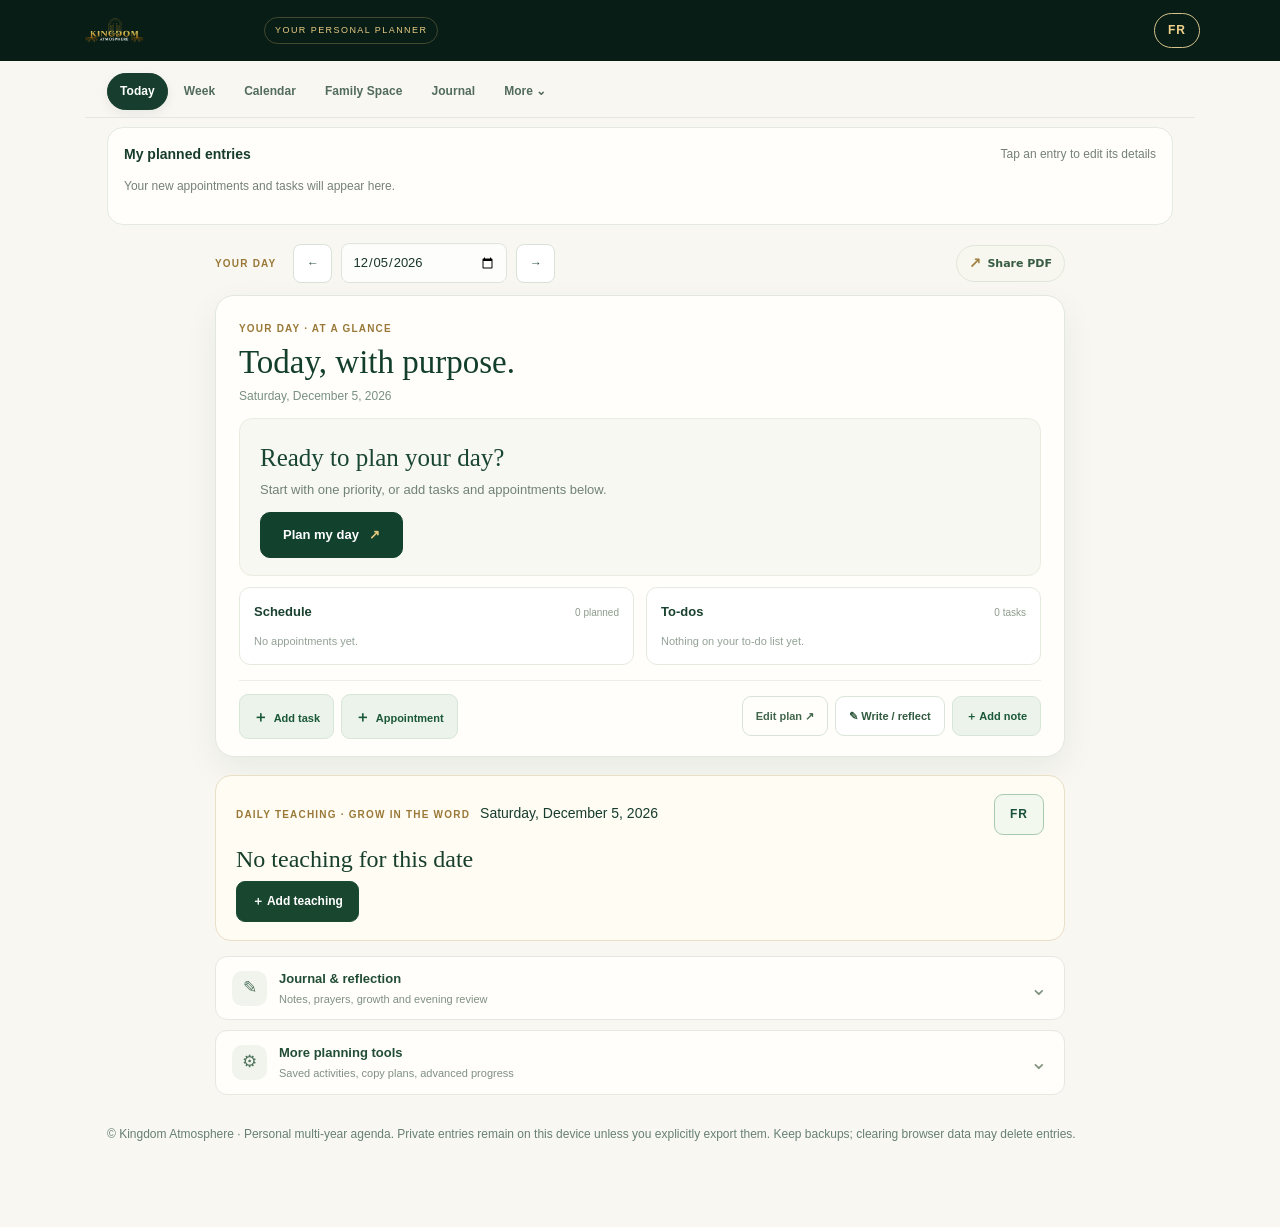
==== agenda-2027/index.html @ a97a2b14 "Agenda: refresh cached bilingual teaching fix (v44)" ====
<!doctype html>
<html lang="en"><head><meta charset="utf-8"><meta name="viewport" content="width=device-width,initial-scale=1,viewport-fit=cover">
<title>Kingdom Atmosphere | My Agenda</title>
<meta name="theme-color" content="#071d16"><meta name="apple-mobile-web-app-capable" content="yes"><meta name="apple-mobile-web-app-status-bar-style" content="default"><meta name="apple-mobile-web-app-title" content="KA Agenda"><link rel="manifest" href="./manifest.webmanifest"><link rel="icon" href="./icon.svg" type="image/svg+xml">
<link rel="stylesheet" href="./app.css?v=41"><link rel="stylesheet" href="./smart-entries.css?v=42"><link rel="stylesheet" href="./language.css?v=43"></head>
<body>
<header><div class="hero-inner"><div class="hero-top"><div class="brand"><img class="brand-logo" src="./kingdom-atmosphere-wordmark-gold.webp" alt="Kingdom Atmosphere" width="188" height="65"></div><span class="edition">YOUR PERSONAL PLANNER</span></div></div></header>
<main class="shell">
<div class="toolbar no-print" role="navigation" aria-label="Main sections">
<button data-tab="daily" class="active">Today</button>
<button data-tab="weekly">Week</button>
<button data-tab="monthly">Calendar</button>
<button data-tab="family-space">Family Space</button>
<button data-tab="notes">Journal</button>
<button type="button" id="open-more-desktop" aria-haspopup="dialog" aria-controls="more-sheet">More <span aria-hidden="true">⌄</span></button>
</div>

<section id="vision" class="pane">
<div class="card">
<div class="section-label">THE FOUNDATION / DIRECTION BEFORE ACTIVITY</div><h2>My purpose & vision</h2>
<div class="connected-panel" id="vision-connect"><div class="connect-top"><strong>My measurable outcomes</strong><small>Linked to weekly and daily progress</small></div><div class="connect-input"><input type="text" id="goal-name" placeholder="e.g. Teach 12 workshops"><button type="button" class="btn" id="goal-add">Add goal</button></div><div class="connected-list" id="goal-list"></div></div>
<p class="intro">A productive life starts with knowing what matters, becoming the person capable of doing it, and choosing daily actions that serve that purpose.</p>
<label class="field" for="purpose">What am I here to contribute?</label><textarea id="purpose" data-single="purpose" placeholder="Describe the people you want to serve and the difference you want to make."></textarea>
<label class="field" for="vision-text">What kind of person am I becoming in my chosen year?</label><textarea id="vision-text" data-single="vision" placeholder="Character, faith, relationships, work, health, and service."></textarea>
<label class="field" for="values">My non-negotiable values</label><textarea id="values" data-single="values" class="short" placeholder="What principles guide my decisions?"></textarea>
<label class="field" for="yearoutcomes">Three meaningful outcomes this year</label><textarea id="yearoutcomes" data-single="yearoutcomes" placeholder="1. An outcome with a clear measure…&#10;2.&#10;3."></textarea>
<label class="field" for="goalswhy">Why these outcomes matter</label><textarea id="goalswhy" data-single="goalswhy" class="short" placeholder="Connect the goals to your calling, family, and the people you serve."></textarea>
<label class="field" for="disciplines">Daily disciplines I will practice</label><textarea id="disciplines" data-single="disciplines" placeholder="Examples: Scripture, focused work, learning, movement, generosity, reflection."></textarea>
</div></section>
<section id="weekly" class="pane">
<div class="card"><div class="section-label">WEEKLY PRACTICE / INTENTIONAL PROGRESS</div><h2>Design the week</h2>
<div class="controls no-print"><button class="btn light" id="weekprev">← Previous</button><label class="control-label" for="weekdate">Week of</label><input type="date" id="weekdate"><button class="btn light" id="weeknext">Next →</button></div>
<p class="hint" id="weekrange"></p><div class="connected-panel growth-week-card"><div class="connect-top"><strong>Whole-life weekly review</strong><small>People, peace, purpose and stewardship</small></div><div id="growth-week-summary" class="growth-week-summary">Your weekly growth reflection will appear here.</div><label class="field" for="growth-week-reflection">What improved in my life this week?</label><textarea id="growth-week-reflection" placeholder="A relationship nurtured, wiser decisions, spiritual growth, emotional progress…"></textarea><p class="hint">Your reflection saves locally. Small actions matter more than filling every category.</p></div>
<div class="connected-panel weekly-review"><div class="connect-top"><strong>Weekly reality check</strong><small>Planned vs completed</small></div><div class="review-grid"><div><b id="review-outcomes">0/0</b><small>Outcomes</small></div><div><b id="review-actions">0/0</b><small>Actions</small></div><div><b id="review-minutes">0m</b><small>Tracked</small></div><div><b id="review-linked">0m</b><small>Linked time</small></div></div><div id="review-insights" class="hint"></div><div id="review-pending"></div><button type="button" id="carry-week" class="btn light">Carry unfinished outcomes to next week</button><p class="hint">Time recorded is not the same as tasks completed. Carrying outcomes requires your approval.</p></div>
<div class="connected-panel" id="week-connect"><div class="connect-top"><strong>Measurable weekly outcomes</strong><small>Choose the annual goal each outcome supports</small></div><div class="connect-input"><input type="text" id="outcome-name" placeholder="What result will I complete this week?"><select id="outcome-goal" aria-label="Connected yearly goal"><option value="">General progress</option></select><button type="button" class="btn" id="outcome-add">Add outcome</button></div><div class="connected-list" id="outcome-list"></div></div>
<label class="field" for="weekmission">My mission this week</label><textarea id="weekmission" data-week="mission" class="short" placeholder="What result would make this week meaningful?"></textarea>
<label class="field" for="weekresults">Three results I will deliver</label><textarea id="weekresults" data-week="results" placeholder="Specific, measurable outcomes—not just a long task list."></textarea>
<label class="field" for="weekblocks">Time blocks / commitments</label><textarea id="weekblocks" data-week="blocks" placeholder="Reserve time for your most important work, family, rest and faith."></textarea>
<label class="field" for="weeklearning">Personal growth & learning</label><textarea id="weeklearning" data-week="learning" class="short" placeholder="What will I learn or practice?"></textarea>
<label class="field" for="weekservice">Who will benefit from my work?</label><textarea id="weekservice" data-week="service" class="short" placeholder="Name the people and the contribution."></textarea>
<label class="field" for="weekreview">Weekly review: wins, lessons, and adjustments</label><textarea id="weekreview" data-week="review" placeholder="What worked? What must change next week?"></textarea>
</div></section>
<section id="daily" class="pane active">
<div class="controls no-print agenda-datebar"><span class="datebar-caption">YOUR DAY</span><button id="prev" class="btn light" aria-label="Previous day">←</button><label class="control-label" for="datepick">Date</label><input type="date" id="datepick" aria-label="Selected agenda date"><button id="next" class="btn light" aria-label="Next day">→</button><button type="button" class="daily-pdf-share" id="daily-pdf-share" aria-label="Preview and share today as a PDF"><span aria-hidden="true">↗</span> Share PDF</button></div>
<section id="today-home" class="today-home no-print" aria-labelledby="today-home-title">
  <div class="today-home-top">
    <div><span class="section-label">YOUR DAY · AT A GLANCE</span><h2 id="today-home-title">Today, with purpose.</h2><p id="today-home-date">Your day is ready when you are.</p></div>
    <button type="button" id="today-home-return" class="today-return" hidden>Back to today</button>
  </div>
  <div id="today-home-empty" class="today-home-empty">
    <h3>Ready to plan your day?</h3>
    <p>Start with one priority, or add tasks and appointments below.</p>
    <button id="today-plan" type="button" class="today-primary-action" aria-expanded="false" aria-controls="today-plan-editor">Plan my day <span aria-hidden="true">↗</span></button>
  </div>
  <form id="today-plan-editor" class="today-plan-editor" hidden aria-label="Prepare your day">
    <div class="today-plan-editor-head"><strong>Prepare this day</strong><span>Saved on this device</span></div>
    <label for="today-plan-main">Most important action</label>
    <input type="text" id="today-plan-main" placeholder="One meaningful action to complete…" autocomplete="off">
    <label for="today-plan-priorities">My priorities</label>
    <textarea id="today-plan-priorities" rows="3" placeholder="Write your priorities, one per line…"></textarea>
    <label for="today-plan-intention">My intention (optional)</label>
    <input type="text" id="today-plan-intention" placeholder="How I want to approach today…" autocomplete="off">
    <div class="today-plan-editor-buttons"><button type="button" id="today-plan-cancel">Cancel</button><button type="submit" id="today-plan-save">Save my plan</button></div>
    <p id="today-plan-message" role="status" aria-live="polite"></p>
  </form>
  <div id="today-home-ready" class="today-home-ready" hidden>
    <div class="today-ready-main">
      <span class="today-kicker">YOUR MAIN FOCUS</span>
      <h3 id="today-main-focus">Your most important action</h3>
      <button type="button" id="today-edit-focus" aria-controls="today-plan-editor" aria-expanded="false">Edit my plan ↗</button>
    </div>
    <div id="today-next-block" class="today-next-block" hidden>
      <span class="today-kicker">UP NEXT</span><strong id="today-next-title"></strong><small id="today-next-time"></small>
    </div>
  </div>
  <div class="today-overview-grid" id="today-overview-grid">
    <div class="today-overview-column"><div class="today-overview-heading"><strong>Schedule</strong><span id="today-schedule-count">0 planned</span></div><div id="today-schedule-list" class="today-overview-lines"></div></div>
    <div class="today-overview-column"><div class="today-overview-heading"><strong>To-dos</strong><span id="today-task-count">0 tasks</span></div><div id="today-task-list" class="today-overview-lines"></div></div>
  </div>
  <div class="today-home-actions">
    <button id="today-add-task" type="button" class="today-add-action"><span aria-hidden="true">＋</span> Add task</button>
    <button id="today-add-appointment" type="button" class="today-add-action"><span aria-hidden="true">＋</span> Appointment</button>
    <button id="today-prepare" type="button" class="today-secondary-action" aria-controls="today-plan-editor" aria-expanded="false">Edit plan ↗</button>
    <button id="today-open-journal" type="button" class="today-journal-action">✎ Write / reflect</button>
  </div>
</section>
<section class="daily-teaching-card no-print" id="daily-teaching-card" aria-labelledby="daily-teaching-card-title">
  <div class="daily-teaching-card-top"><span class="section-label">DAILY TEACHING · GROW IN THE WORD</span><span id="daily-teaching-date"></span></div>
  <div id="daily-teaching-available" hidden><h3 id="daily-teaching-card-title">Know the God You Trust</h3><p id="daily-teaching-excerpt">Discover the love of the Father and learn to trust Him.</p><button id="daily-teaching-open" type="button">Read today's teaching <span aria-hidden="true">↗</span></button></div>
  <div id="daily-teaching-missing"><h3 id="daily-teaching-empty-title">No teaching for this date</h3><button id="daily-teaching-create" type="button">＋ Add teaching</button></div>
</section>
<details id="today-journal" class="today-workspace-disclosure no-print"><summary><span class="today-disclosure-icon" aria-hidden="true">✎</span><span><strong>Journal &amp; reflection</strong><small>Notes, prayers, growth and evening review</small></span><span class="today-disclosure-chevron" aria-hidden="true">⌄</span></summary><div class="agenda-book">
<div class="card agenda-paper">
<div class="agenda-heading"><div class="section-label">YOUR PERSONAL JOURNAL</div><h2 id="dayheading">Opening today’s page…</h2><p>One day at a time, with intention, faith and room to grow.</p></div>
<div class="verse"><p id="versetext"></p><small id="verseref"></small></div>
<div class="journal-intro no-print"><span>YOUR DAILY PAGES</span><span>Tap a section to write <span aria-hidden="true">↗</span></span></div>
<div class="journal-digest no-print" id="journal-digest" aria-live="polite"><span id="digest-caption">A fresh page, ready for your thoughts.</span><strong id="digest-count">0 of 4 pages written</strong></div><div class="journal-history-shortcut no-print"><button type="button" id="journal-history-open">View my saved journal <span aria-hidden="true">↗</span></button><small>Past notes · Prayers · Reflections</small></div>
<div class="journal-tiles no-print">
<button class="journal-tile" type="button" data-journal-open="intent"><span class="tile-icon">01</span><span class="tile-copy"><strong>Intentions &amp; priorities</strong><small id="preview-intent">What matters most to you today?</small></span><span class="tile-arrow" aria-hidden="true">↗</span></button>
<button class="journal-tile journal-tile-featured" type="button" data-journal-open="notes"><span class="tile-icon">02</span><span class="tile-copy"><strong>My notes &amp; thoughts</strong><small id="preview-notes">A private space to write freely.</small></span><span class="tile-arrow" aria-hidden="true">↗</span></button>
<button class="journal-tile" type="button" data-journal-open="faith"><span class="tile-icon">03</span><span class="tile-copy"><strong>Faith, prayer &amp; gratitude</strong><small id="preview-faith">Reflect on the Word and your day.</small></span><span class="tile-arrow" aria-hidden="true">↗</span></button>
<button class="journal-tile" type="button" data-journal-open="evening"><span class="tile-icon">04</span><span class="tile-copy"><strong>Evening reflection</strong><small id="preview-evening">Record progress, lessons and growth.</small></span><span class="tile-arrow" aria-hidden="true">↗</span></button>
</div>
<div class="growth-invite no-print"><div class="growth-invite-copy"><span class="section-label">WHOLE-LIFE GROWTH</span><h3>Grow in every area of life.</h3><p>Faith, peace, relationships, personal development and wise stewardship.</p><small id="growth-preview">Choose one small action for today.</small></div><button type="button" id="growth-open" class="growth-open" aria-haspopup="dialog">Explore my growth <span aria-hidden="true">↗</span></button></div>
<p class="journal-saving no-print"><span aria-hidden="true">●</span> Your writing is automatically saved on this device.</p>
<div class="agenda-footline"><span>KINGDOM ATMOSPHERE</span><span>PLAN · GROW · SERVE</span></div>
</div>
</div>
</details>
<dialog class="agenda-dialog" id="journal-intent" aria-labelledby="journal-title-intent"><div class="journal-dialog-top"><div><span class="section-label">01 / LIVE INTENTIONALLY</span><h2 id="journal-title-intent">Intention &amp; action</h2></div><button type="button" class="journal-close" aria-label="Close intention page">✕</button></div><div class="journal-dialog-body">
<label class="field" for="focus">My intention for today</label><input id="focus" type="text" data-day="focus" placeholder="How do I want to live this day?">
<label class="field" for="oneaction">My one most important action</label><input id="oneaction" type="text" data-day="oneaction" placeholder="The meaningful step I will take today">
<label class="field" for="priorities">Today's three priorities</label><textarea id="priorities" data-day="priorities" placeholder="1.&#10;2.&#10;3."></textarea>
</div><div class="journal-dialog-footer"><span class="journal-save-status">Saved locally</span><button class="journal-done" type="button">Done</button></div></dialog>
<dialog class="agenda-dialog" id="journal-notes" aria-labelledby="journal-title-notes"><div class="journal-dialog-top"><div><span class="section-label">02 / WRITE FREELY</span><h2 id="journal-title-notes">My notes &amp; thoughts</h2></div><div class="journal-header-actions"><button type="button" class="journal-expand" aria-pressed="false" aria-label="Expand writing space">⤢</button><button type="button" class="journal-close" aria-label="Close notes page">✕</button></div></div><div class="journal-dialog-body"><p class="journal-writing-help">Ideas, observations, memories, discoveries, inspiration—this space is yours.</p>
<label class="field" for="daynotes">My personal writing</label><textarea id="daynotes" data-day="daynotes" class="agenda-journal" placeholder="Write anything on your mind…"></textarea>
</div><div class="journal-dialog-footer"><span class="journal-save-status">Saved locally</span><button class="journal-done" type="button">Done</button></div></dialog>
<dialog class="agenda-dialog" id="journal-faith" aria-labelledby="journal-title-faith"><div class="journal-dialog-top"><div><span class="section-label">03 / INNER LIFE</span><h2 id="journal-title-faith">Faith &amp; reflection</h2></div><button type="button" class="journal-close" aria-label="Close spiritual reflection">✕</button></div><div class="journal-dialog-body">
<label class="field" for="reflection">What is God teaching me today?</label><textarea id="reflection" data-day="reflection" placeholder="Reflect on Scripture and your day…"></textarea>
<label class="field" for="prayer">Prayer</label><textarea id="prayer" data-day="prayer" placeholder="My prayer today…"></textarea>
<label class="field" for="gratitude">Gratitude</label><textarea id="gratitude" data-day="gratitude" class="short" placeholder="What am I thankful for?"></textarea>
</div><div class="journal-dialog-footer"><span class="journal-save-status">Saved locally</span><button class="journal-done" type="button">Done</button></div></dialog>
<dialog class="agenda-dialog" id="journal-evening" aria-labelledby="journal-title-evening"><div class="journal-dialog-top"><div><span class="section-label">04 / REFLECT &amp; GROW</span><h2 id="journal-title-evening">Evening reflection</h2></div><div class="journal-header-actions"><button type="button" class="journal-expand" aria-pressed="false" aria-label="Expand writing space">⤢</button><button type="button" class="journal-close" aria-label="Close evening reflection">✕</button></div></div><div class="journal-dialog-body"><p class="journal-writing-help">What did I learn, accomplish, or need to change? Carry the lesson, not the burden, into tomorrow.</p>
<label class="field" for="review">My reflection</label><textarea id="review" data-day="review" class="agenda-journal" placeholder="What moved forward? What matters tomorrow?"></textarea>
</div><div class="journal-dialog-footer"><span class="journal-save-status">Saved locally</span><button class="journal-done" type="button">Done</button></div></dialog>
<details id="today-tools" class="today-workspace-disclosure no-print"><summary><span class="today-disclosure-icon" aria-hidden="true">⚙</span><span><strong>More planning tools</strong><small>Saved activities, copy plans, advanced progress</small></span><span class="today-disclosure-chevron" aria-hidden="true">⌄</span></summary><div class="today-tools-inner"><div class="preset-day-shortcut no-print"><div><strong>Plan a familiar activity</strong><small>Dance practice, study, workouts, finances and more</small></div><button type="button" id="preset-open-day">＋ Add preset</button></div>
<details class="planning-copy no-print" id="planning-copy"><summary><span><strong>Plan ahead · Copy day or week</strong><small>Duplicate your schedule and tasks into future dates</small></span><span aria-hidden="true">＋</span></summary>
<div class="planning-copy-inner">
<div class="planning-form-grid"><div><label for="plan-source-date">Copy from</label><input id="plan-source-date" type="date"></div><div><label for="plan-target-date">Copy to</label><input id="plan-target-date" type="date"></div></div>
<div class="planning-form-grid"><div><label for="plan-copy-scope">Copy</label><select id="plan-copy-scope"><option value="day">One day</option><option value="week">Whole week (Mon–Sun)</option></select></div><div><label for="plan-copy-mode">Include</label><select id="plan-copy-mode"><option value="plan">Schedule, tasks &amp; priorities only</option><option value="all">Entire day including journal notes</option></select></div></div>
<p id="plan-copy-info" class="hint">Your original day and week remain unchanged.</p>
<button id="plan-copy-apply" type="button" class="btn">Copy into selected date</button>
</div></details><div class="agenda-utilities no-print">
<details class="agenda-details"><summary><span><strong>Daily schedule &amp; practical tasks</strong><small>Appointments, to-dos and daily discipline</small></span><span aria-hidden="true">＋</span></summary><div class="agenda-details-inner">
<label class="field" for="schedule">Schedule / appointments</label><textarea id="schedule" data-day="schedule" placeholder="Appointments and time commitments…"></textarea>
<label class="field" for="tasks">Things I need to do</label><textarea id="tasks" data-day="tasks" placeholder="Tasks and errands…"></textarea>
<label class="field" for="discipline">Discipline practiced today</label><input id="discipline" type="text" data-day="discipline" placeholder="An intentional habit I practiced">
<div class="energy-control"><div class="energy-title"><label for="energy">My energy level</label><output id="energy-output" for="energy">3 / 5 · Steady</output></div><input id="energy" type="range" min="1" max="5" step="1" value="3" aria-label="Today's energy level"><div class="energy-labels"><span>Recover</span><span>Energized</span></div></div>
</div></details>
<details class="agenda-details"><summary><span><strong>Purpose &amp; progress tracker</strong><small>Connected goals, actions and time history</small></span><span aria-hidden="true">＋</span></summary><div class="agenda-details-inner">
<div class="connected-panel connect-daily" id="daily-connect"><div class="connect-top"><strong>Today's outcome-driven action</strong><small>Connect to this week's bigger goals</small></div><select id="daily-outcome" aria-label="Choose linked weekly outcome"><option value="">Choose a weekly outcome (optional)</option></select><div class="connect-input"><input type="text" id="daily-step" placeholder="The next concrete step"><button type="button" class="btn" id="daily-step-add">Commit</button></div><div class="connected-list" id="daily-step-list"></div></div>
<div class="connected-panel progress-summary" id="progress-dashboard"><div class="connect-top"><strong>Purpose → Progress</strong><button type="button" id="progress-details" class="mini-btn">View progress</button></div><div class="progress-stats"><div><strong id="stat-goals">0</strong><small>Yearly goals</small></div><div><strong id="stat-outcomes">0/0</strong><small>Weekly results</small></div><div><strong id="stat-actions">0/0</strong><small>Actions finished</small></div><div><strong id="stat-minutes">0m</strong><small>Tracked this week</small></div></div><p class="hint" id="progress-insight">Start with a measurable goal.</p><div id="progress-expanded" hidden></div></div>
<div class="daily-strip"><span class="pill">PURPOSE → ACTION → GROWTH</span><span id="daily-progress" aria-live="polite">0 of 5 essentials filled</span></div>
</div></details>
</div>
</div>
</details>
<div class="mobile-quickbar no-print agenda-floating-tools"><div><span class="quick-eyebrow">SAVE A THOUGHT</span><strong>Make room for what matters.</strong></div><div class="quick-actions"><button type="button" id="quick-add" class="quick-primary" aria-haspopup="dialog">＋ Add</button><button type="button" id="open-coach" class="quick-icon" aria-haspopup="dialog" aria-label="Open guided reflection">✧</button></div></div>
<div class="year-context no-print"><label for="yearpick">Year</label><input type="number" id="yearpick" min="1900" max="2200" value="2027"><button class="mini-btn" type="button" id="jump-today">Go to today</button><span class="today-indicator" id="today-indicator" aria-live="polite">Today</span><small>Plan any year</small></div>
</section>
<section id="monthly" class="pane"><div class="teaching-month-note no-print"><span>✦</span> Days with a teaching are marked with a gold book. Tap a date to open its agenda and daily teaching.</div><div class="card">
<div class="controls no-print"><label class="control-label" for="monthpick">Month</label><select id="monthpick"></select><input type="number" id="calendar-year" min="1900" max="2200" value="2027" aria-label="Calendar year"></div><h2 id="monthheading"></h2><div class="calendar" id="calendar"></div><hr class="rule"><div class="two"><div><label class="field" for="monthfocus">Monthly focus</label><textarea id="monthfocus" data-month="focus"></textarea><label class="field" for="monthgoals">Goals</label><textarea id="monthgoals" data-month="goals"></textarea></div><div><label class="field" for="monthevents">Important dates</label><textarea id="monthevents" data-month="events"></textarea><label class="field" for="monthnotes">Notes / prayer</label><textarea id="monthnotes" data-month="notes"></textarea></div></div></div></section>
<section id="presets" class="pane">
<div class="card preset-workspace">
<div class="section-label">PERSONAL ROUTINES / SAVED FOR NEXT TIME</div><h2>My activity presets</h2><p class="intro">Build your own reusable activities. Choose a category and style, select a usual duration, and add them to any date in seconds.</p>
<div class="preset-grid">
<div><label class="field" for="preset-category">Category</label><select id="preset-category"></select></div>
<div><label class="field" for="preset-style">Style / specialty</label><select id="preset-style"></select></div>
<div class="preset-grow"><label class="field" for="preset-name">Activity name</label><input id="preset-name" type="text" placeholder="e.g. Hip-Hop freestyle practice"></div>
<div><label class="field" for="preset-minutes">Usual duration (minutes)</label><input id="preset-minutes" type="number" min="5" max="1440" step="5" value="45"></div>
</div>
<p id="preset-estimate" class="hint">Your completed sessions will help suggest realistic timing.</p>
<div class="preset-actions"><button id="preset-save" class="btn" type="button">Save preset</button><button id="preset-apply" class="btn light" type="button">Add to selected day</button></div>
<div class="preset-scheduling">
<div class="preset-date-row"><div><label for="preset-date">Date</label><input id="preset-date" type="date"></div><div><label for="preset-time">Starts at</label><input id="preset-time" type="time" value="09:00"></div><div><label for="preset-time-mode">Set timing by</label><select id="preset-time-mode"><option value="duration">Duration</option><option value="end">End time</option></select></div><div id="preset-end-wrap" hidden><label for="preset-end">Ends at</label><input id="preset-end" type="time" value="09:45"></div></div>
<div class="preset-time-summary" id="preset-time-summary" aria-live="polite">09:00 – 09:45 · 45 minutes</div>
<div class="preset-conflict" id="preset-conflict" role="status" aria-live="polite" hidden></div>
<p class="hint">The agenda checks overlapping time blocks before adding an activity. Existing untimed notes are kept unchanged.</p>
</div>
<h3>Activities on this date</h3><p class="hint">Edit, delete or copy any scheduled activity. Older schedule entries are supported too.</p><div id="scheduled-activity-list" class="preset-list"></div>
<div class="planning-editor" id="planning-editor" hidden>
<div class="section-label">EDIT ACTIVITY</div><label for="edit-activity-name">Activity</label><input id="edit-activity-name" type="text"><div class="planning-form-grid"><div><label for="edit-activity-date">Date</label><input id="edit-activity-date" type="date"></div><div><label for="edit-activity-start">Starts</label><input id="edit-activity-start" type="time"></div><div><label for="edit-activity-end">Ends</label><input id="edit-activity-end" type="time"></div></div><p class="hint" id="edit-activity-warning" aria-live="polite"></p><div class="preset-actions"><button type="button" class="btn" id="edit-activity-save">Save changes</button><button type="button" class="btn light" id="edit-activity-cancel">Cancel</button></div>
</div>
<h3>My reusable activities</h3><div id="preset-library" class="preset-list"></div>
<h3>Recently used</h3><div id="preset-recent" class="preset-list"></div>
</div></section>
<section id="activities" class="pane">
<div class="card"><div class="section-label">SMART ROUTINES / REAL TIME</div><h2>Activity memory</h2><p class="intro">Track how long recurring activities actually take. After a few sessions, your agenda suggests a realistic duration—based on your own history.</p>
<div class="activity-controls no-print"><div><label class="field" for="activity-name">Activity</label><input type="text" id="activity-name" placeholder="e.g. Bible study, practice, editing"></div><div><label class="field" for="activity-minutes">Planned minutes</label><input id="activity-minutes" type="number" min="1" max="1440" value="30"></div></div>
<label class="field" for="activity-link">This activity contributes to</label><select id="activity-link" aria-label="Linked weekly outcome"><option value="">Unlinked personal activity</option></select>
<p class="hint" id="activity-estimate" aria-live="polite">Enter an activity to see its suggested duration.</p>
<div class="activity-actions no-print"><button type="button" class="btn" id="activity-start">Start session</button><button type="button" class="btn light" id="activity-stop" disabled>Finish &amp; learn</button><button type="button" class="btn light" id="activity-copy">Copy to today's schedule</button></div>
<p id="activity-running" class="hint" aria-live="polite"></p>
<h3>My reusable activities</h3><div id="activity-library" class="smart-list"></div><h3>Recent sessions</h3><div id="activity-history" class="smart-list"></div>
<div class="planning-editor" id="session-editor" hidden><div class="section-label">EDIT RECORDED SESSION</div><label for="session-edit-name">Activity name</label><input id="session-edit-name" type="text"><label for="session-edit-minutes">Actual minutes</label><input id="session-edit-minutes" type="number" min="1" max="1440" step="1"><div class="preset-actions"><button class="btn" id="session-edit-save" type="button">Save session</button><button class="btn light" id="session-edit-cancel" type="button">Cancel</button></div><p class="hint">Editing or deleting a session also changes the learned time estimate for this activity.</p></div>
</div></section>
<section id="reminders" class="pane">
<div class="card"><div class="section-label">INTENTIONAL FOLLOW-THROUGH</div><h2>Reminders</h2><p class="intro">Set a date and time for important actions. The agenda checks reminders while it is open, and shows overdue reminders when you return.</p>
<div class="reminder-fields"><div><label class="field" for="reminder-name">What should I remember?</label><input id="reminder-name" type="text" placeholder="e.g. Prepare weekly review"></div><div><label class="field" for="reminder-when">Date and time</label><input id="reminder-when" type="datetime-local"></div></div>
<div class="activity-actions no-print"><button type="button" class="btn" id="reminder-add">Add reminder</button><button type="button" class="btn light" id="notify-permission">Enable alerts</button></div>
<p id="reminder-capability" class="hint"></p>
<h3>Upcoming &amp; overdue</h3><div id="reminder-list" class="smart-list"></div>
</div></section>
<section id="family-space" class="pane family-space" aria-labelledby="family-space-title">
<div class="family-home">
  <div class="family-home-header">
    <div class="family-home-brand">
      <span class="section-label">KINGDOM ATMOSPHERE / FAMILY</span>
      <h2 id="family-space-title">Our Family Home</h2>
      <p>Plan together. Care for one another. Make room for what matters.</p>
    </div>
    <div class="family-home-status"><span aria-hidden="true">●</span> This device only</div>
  </div>
  <div class="family-home-intro"><div><span>OUR FAMILY RHYTHM</span><strong>Growing together, every day.</strong><small>A home of love, purpose, peace and shared responsibility.</small></div><span class="family-home-mark" aria-hidden="true">⌂</span></div>
  <p class="family-local-warning">Family Space is private on <strong>this device</strong> for now. Sending a list or a backup is manual; changes do <strong>not</strong> synchronize automatically between phones.</p>
  <div class="family-home-tabs" role="tablist" aria-label="Family Space sections">
    <button type="button" role="tab" aria-selected="true" data-family-tab="groceries">Groceries</button>
    <button type="button" role="tab" aria-selected="false" data-family-tab="tasks">Responsibilities</button>
    <button type="button" role="tab" aria-selected="false" data-family-tab="calendar">Calendar</button>
    <button type="button" role="tab" aria-selected="false" data-family-tab="moments">Moments</button>
  </div>
  <div class="family-panel" data-family-panel="groceries">
    <div class="family-panel-title"><div><h3>Our grocery list</h3><p id="family-grocery-progress">Ready for the next shopping trip.</p></div><span aria-hidden="true">♧</span></div>
    <div class="family-progress-bar" role="progressbar" aria-label="Groceries collected" aria-valuemin="0" aria-valuemax="100" aria-valuenow="0"><div id="family-progress-fill"></div></div>
    <form id="family-grocery-form" class="family-add-form">
      <label for="family-grocery-name">Add a grocery item</label><div class="family-add-fields">
      <input id="family-grocery-name" type="text" placeholder="e.g. Rice, apples, milk…" maxlength="100" required>
      <input id="family-grocery-quantity" type="text" placeholder="Qty / unit" aria-label="Quantity or unit" maxlength="50">
      <button type="submit">Add</button></div>
    </form>
    <div id="family-grocery-list" class="family-rows" aria-live="polite"></div>
    <div class="family-panel-actions"><button type="button" id="family-clear-bought" class="family-subtle-button">Clear purchased items</button><button type="button" id="family-share-groceries" class="family-utility-button">Share grocery list ↗</button></div>
    <details class="family-suggestions"><summary>Frequently added groceries</summary><div id="family-grocery-suggestions" class="family-suggestion-chips"></div></details>
  </div>
  <div class="family-panel" data-family-panel="tasks" hidden>
    <div class="family-panel-title"><div><h3>Responsibilities</h3><p>Share the work, recognize the effort.</p></div><span aria-hidden="true">✓</span></div>
    <div class="family-chore-catalog">
      <div class="family-chore-head"><div><strong>Pick a home chore</strong><small>Tap a chore to add it instantly, or write your own below.</small></div><span aria-hidden="true">✧</span></div>
      <div class="family-chore-controls">
        <label for="family-chore-category">Room / category</label>
        <select id="family-chore-category" aria-label="Choose chore category"><option value="all">All chores</option><option value="kitchen">Kitchen</option><option value="cleaning">General cleaning</option><option value="laundry">Laundry</option><option value="bathroom">Bathrooms</option><option value="bedroom">Bedrooms</option><option value="outdoor">Outdoor</option><option value="family">Family &amp; household</option></select>
        <label for="family-chore-search">Find a chore</label>
        <input type="search" id="family-chore-search" placeholder="Search chores…" autocomplete="off">
      </div>
      <div id="family-chore-choices" class="family-chore-choices" aria-live="polite"></div>
      <p class="family-chore-feedback" id="family-chore-feedback" role="status" aria-live="polite">Choose a chore to add it to the responsibilities below.</p>
    </div>
    <form id="family-task-form" class="family-add-form">
      <label for="family-task-name">What needs doing?</label><input id="family-task-name" type="text" maxlength="130" placeholder="e.g. Prepare dinner" required>
      <div class="family-form-grid">
      <div><label for="family-task-assignee">Assigned to (optional)</label><input id="family-task-assignee" type="text" maxlength="80" placeholder="Family member"></div>
      <div><label for="family-task-date">Due date</label><input id="family-task-date" type="date"></div>
      <div><label for="family-task-repeat">Repeat</label><select id="family-task-repeat"><option value="none">One time</option><option value="daily">Every day</option><option value="weekly">Every week</option></select></div>
      </div><button type="submit" class="family-primary-action">Add responsibility</button>
    </form>
    <div id="family-task-list" class="family-rows" aria-live="polite"></div>
  </div>
  <div class="family-panel" data-family-panel="calendar" hidden>
    <div class="family-panel-title"><div><h3>Family calendar</h3><p>Birthdays, appointments, celebrations and time together.</p></div><span aria-hidden="true">▦</span></div>
    <form id="family-event-form" class="family-add-form">
      <label for="family-event-name">Event or occasion</label><input id="family-event-name" type="text" maxlength="130" placeholder="e.g. Family game night" required>
      <div class="family-form-grid"><div><label for="family-event-date">Date</label><input id="family-event-date" type="date" required></div>
      <div><label for="family-event-time">Time (optional)</label><input id="family-event-time" type="time"></div>
      <div><label for="family-event-repeat">Repeat</label><select id="family-event-repeat"><option value="none">Once</option><option value="yearly">Every year</option></select></div></div>
      <button type="submit" class="family-primary-action">Add to family calendar</button>
    </form>
    <div id="family-event-list" class="family-rows" aria-live="polite"></div>
  </div>
  <div class="family-panel" data-family-panel="moments" hidden>
    <div class="family-panel-title"><div><h3>Moments that matter</h3><p>Kindness, prayer, appreciation and quality time.</p></div><span aria-hidden="true">♡</span></div>
    <form id="family-moment-form" class="family-add-form">
      <label for="family-moment-kind">Type of moment</label><select id="family-moment-kind"><option value="appreciation">Appreciation</option><option value="prayer">Family prayer</option><option value="checkin">Check-in</option><option value="together">Quality time</option></select>
      <label for="family-moment-text">Share an intention or a memory</label><textarea id="family-moment-text" maxlength="1000" placeholder="A meaningful thought, prayer or plan…" required></textarea>
      <button type="submit" class="family-primary-action">Save family moment</button>
    </form>
    <div id="family-moment-list" class="family-rows" aria-live="polite"></div>
  </div>
  <details class="family-data-tools">
    <summary>Family data &amp; moving between devices</summary>
    <p>To move family information to another phone, export a family snapshot and import it there. This is <strong>manual transfer</strong>, not live collaboration. Do not share private details with anyone who should not see them.</p>
    <div class="family-panel-actions"><button type="button" id="family-export" class="family-utility-button">Export family snapshot</button><label for="family-import" class="family-utility-button family-import-label">Import family snapshot</label><input id="family-import" type="file" accept=".json,application/json" hidden></div>
    <p id="family-transfer-status" role="status" aria-live="polite"></p>
  </details>
</div>
</section>
<section id="family" class="pane"><div class="card"><h2>Family & celebrations</h2><p class="hint">Add birthdays, anniversaries, and important milestones. They appear as markers on your monthly calendar. Information stays in this browser unless you export it.</p><div id="familylist"></div><button id="addfamily" class="btn light no-print">+ Add family occasion</button></div></section>
<section id="gifts" class="pane"><div class="card"><h2>Christmas gift planner</h2><p class="hint">Track gift ideas, budgets and purchases. This is a private planning list, not an online store.</p><div id="giftlist"></div><button id="addgift" class="btn light no-print">+ Add gift idea</button><hr class="rule"><p class="stat"><b>Total planned budget:</b> <span id="budget">CA$0.00</span></p><label class="field" for="christmasnotes">Holiday notes and shopping reminders</label><textarea id="christmasnotes" data-single="christmasnotes"></textarea></div></section>
<section id="notes" class="pane"><div class="card">
<div class="journal-history-head"><div><span class="section-label">YOUR SAVED WRITING</span><h2>My journal history</h2><p class="hint">Every day you write stays here. Find an entry, open its date and continue writing.</p></div><span class="journal-history-total" id="journal-history-total">0 entries</span></div>
<div class="journal-history-tools no-print"><label for="journal-history-search">Find something you wrote</label><input id="journal-history-search" type="search" placeholder="Search your thoughts, prayers, lessons…"><div class="journal-history-filters"><label for="journal-history-type">Show</label><select id="journal-history-type"><option value="all">All writing</option><option value="intent">Intentions</option><option value="notes">Notes & thoughts</option><option value="faith">Faith & prayer</option><option value="evening">Evening reflection</option></select></div></div>
<div id="journal-history-list" class="journal-history-list" aria-live="polite"><p class="hint">Your daily writing will appear here.</p></div>
<hr class="rule"><h2>Notes & intentions</h2><label class="field" for="annualgoals">Goals for the year</label><textarea id="annualgoals" data-single="annualgoals" style="min-height:170px"></textarea><label class="field" for="faithgoals">Faith and personal growth</label><textarea id="faithgoals" data-single="faithgoals" style="min-height:150px"></textarea><label class="field" for="journal">General notes / journal</label><textarea id="journal" data-single="journal" style="min-height:220px"></textarea></div></section>
<section id="settings" class="pane"><div class="card"><h2>Save, restore & export</h2><div id="status" class="hint" aria-live="polite">Opening today’s agenda…</div><details class="install-tip no-print" id="install-guide"><summary>Install this agenda for offline use <span>↗</span></summary><p>On iPhone: open in Safari → Share → Add to Home Screen. On Android: browser menu → Install app. Open while connected once, then use it offline.</p><button type="button" id="install-btn" class="btn light" style="display:none">Install app</button><p class="hint">Your entries are stored on this device. Export a backup regularly.</p></details><p>Entries save automatically in your browser. For permanent backup or moving to another device, export your data regularly.</p><p class="hint">Vision → Weekly results → Daily action → Review. This framework draws on broad themes of purposeful living, goal setting, personal development, discipline and stewardship; the prompts are original.</p><div class="controls no-print"><button class="btn" id="export">Download backup (.json)</button><label class="btn light" for="import" style="cursor:pointer">Import backup</label><input id="import" type="file" accept=".json,application/json" hidden></div><hr class="rule"><h3>Download or share your agenda</h3><p>Select the period and preview the actual PDF before saving or sharing it. Share PDF always opens the preview first.</p>
<div class="preset-export"><label for="print-range">Pages to print</label><select id="print-range"><option value="day">Selected day</option><option value="week">Selected week</option><option value="month">Selected month</option><option value="all">Everything saved</option></select><button type="button" id="preview-agenda" class="btn">Preview PDF</button><button type="button" id="print-agenda" class="btn light">Download PDF</button><button type="button" id="share-agenda" class="btn light">Share PDF</button></div><p id="pdf-status" class="hint" aria-live="polite">Create a formatted PDF directly on this device, including offline. Sharing opens the device share sheet when supported.</p><hr class="rule"><h3>About your PDF</h3><p>The new Download PDF action creates an A4, multi-page document directly—no Print menu needed. It includes your saved entries for the selected period. <b>Share PDF</b> opens the system share sheet when your browser supports file sharing. This is a personal export, not an Amazon KDP-ready book interior.</p><p class="hint">PDF text currently uses standard built-in fonts; some emoji and non-Latin characters may appear as question marks. Keep the JSON backup as your complete editable archive.</p><p class="hint">Daily verse texts use short passages from the public-domain King James Version, selected from a curated rotating set. This agenda rotates a curated set of Scripture excerpts; it does not include a unique verse every day.</p><button id="clear" class="btn light no-print">Erase local entries</button></div></section>
<nav class="bottom-nav no-print" aria-label="Main navigation"><button type="button" data-go="daily" class="on"><span>◉</span>Today</button><button type="button" data-go="weekly"><span>▦</span>Week</button><button type="button" data-go="vision"><span>◎</span>Vision</button><button type="button" data-go="monthly"><span>▤</span>Calendar</button><button type="button" id="open-more"><span>☷</span>More</button></nav>
<div id="overlay" class="overlay no-print" hidden></div>
<section id="quick-sheet" class="sheet no-print" role="dialog" aria-modal="true" aria-labelledby="quick-title" hidden>
<div class="sheet-handle" aria-hidden="true"></div><div class="sheet-head"><div><span class="quick-eyebrow">CAPTURE A THOUGHT</span><h2 id="quick-title">Quick add</h2></div><button class="close-sheet" type="button" aria-label="Close">✕</button></div>
<label class="field" for="quick-kind">Add to</label><select id="quick-kind"><option value="tasks">Today's tasks</option><option value="oneaction">Most important action</option><option value="schedule">Schedule / appointments</option><option value="daynotes">Daily notes</option><option value="prayer">Prayer</option><option value="gratitude">Gratitude</option></select>
<label class="field" for="quick-text">What's on your mind?</label><textarea id="quick-text" rows="3" placeholder="Write a thought, task, prayer or reminder…"></textarea><button id="quick-save" type="button" class="sheet-submit">Save to today's page</button>
</section>
<section id="coach-sheet" class="sheet coach-sheet no-print" role="dialog" aria-modal="true" aria-labelledby="coach-title" hidden>
<div class="sheet-handle" aria-hidden="true"></div><div class="sheet-head"><div><span class="quick-eyebrow">PURPOSEFUL PLANNING</span><h2 id="coach-title">Your reflection guide</h2></div><button class="close-sheet" type="button" aria-label="Close">✕</button></div>
<div class="coach-stream" id="coach-stream" aria-live="polite"><div class="coach-bubble bot">Welcome. We can clarify your biggest priority, improve your routine, or reflect on your day. Choose where to begin.</div></div>
<div class="coach-prompts"><button type="button" data-guide="focus">Find my priority</button><button type="button" data-guide="discipline">Build discipline</button><button type="button" data-guide="review">Review my day</button></div>
<label class="field" for="coach-response">My response</label><textarea id="coach-response" rows="2" placeholder="Answer the reflection prompt…"></textarea><button type="button" class="sheet-submit" id="coach-save">Save reflection to my day</button><p class="hint">Guided offline prompts—not live AI chat. Your answers stay in this browser.</p>
</section>
<section id="more-sheet" class="sheet more-sheet no-print" role="dialog" aria-modal="true" aria-labelledby="more-title" hidden><div class="sheet-handle" aria-hidden="true"></div><div class="sheet-head"><div><span class="quick-eyebrow">YOUR WORKSPACES</span><h2 id="more-title">Explore</h2></div><button class="close-sheet" type="button" aria-label="Close">✕</button></div><div class="more-grid"><button type="button" data-open-tab="vision">◎ <strong>Vision</strong><small>Your purpose &amp; long-term goals</small></button><button type="button" data-open-tab="presets">♧ <strong>Presets</strong><small>Reusable activities &amp; styles</small></button><button type="button" data-open-tab="activities">◷ <strong>Activities</strong><small>Track time &amp; habits</small></button><button type="button" data-open-tab="reminders">◉ <strong>Reminders</strong><small>Alerts &amp; due dates</small></button><button type="button" data-open-tab="family-space">⌂ <strong>Family Space</strong><small>Groceries, plans &amp; moments</small></button><button type="button" data-open-tab="family">♡ <strong>Family dates</strong><small>Birthdays &amp; celebrations</small></button><button type="button" data-open-tab="gifts">♧ <strong>Gift planner</strong><small>Christmas &amp; budgets</small></button><button type="button" data-open-tab="notes">▤ <strong>Journal</strong><small>Goals &amp; free writing</small></button><button type="button" data-open-tab="settings">⚙ <strong>Settings</strong><small>Backups &amp; print</small></button></div></section>
<p class="footer">© Kingdom Atmosphere · Personal multi-year agenda. Private entries remain on this device unless you explicitly export them. Keep backups; clearing browser data may delete entries.</p><dialog class="growth-dialog" id="growth-dialog" aria-labelledby="growth-title">
<div class="growth-top"><div><span class="section-label">A LIFE THAT BEARS FRUIT</span><h2 id="growth-title">My daily growth</h2><p>Choose what matters today. You don't have to do everything.</p></div><button type="button" class="growth-close" id="growth-close" aria-label="Close whole-life growth">✕</button></div>
<div class="growth-content"><div class="growth-category-nav" id="growth-category-nav" role="tablist" aria-label="Growth areas"></div><div class="growth-edit"><div class="growth-category-heading"><span id="growth-icon" aria-hidden="true">✦</span><div><h3 id="growth-category-title">Spiritual</h3><p id="growth-category-desc">Nurture your spiritual life.</p></div></div><div class="growth-gentle" id="growth-gentle">A small step can change your day.</div><label for="growth-suggestions">Choose an action, or create your own</label><select id="growth-suggestions"><option value="">Choose a suggestion</option></select><label for="growth-action">What personal work will I do today?</label><textarea id="growth-action" rows="3" placeholder="Write one realistic action…"></textarea><label class="growth-check"><input id="growth-done" type="checkbox"><span>I followed through with this action</span></label><label for="growth-notes">What did I notice or learn? <small>(optional)</small></label><textarea id="growth-notes" rows="3" placeholder="A thought, lesson, prayer, or observation…"></textarea></div></div>
<div class="growth-bottom"><span id="growth-save-status">Saved on this device</span><button type="button" id="growth-done-button">Done</button></div></dialog>
</main>
<dialog id="pdf-preview-dialog" class="pdf-preview-dialog" aria-labelledby="pdf-preview-heading">
  <div class="pdf-preview-top">
    <div><span class="section-label">KINGDOM ATMOSPHERE</span><h2 id="pdf-preview-heading">Review your PDF</h2><p id="pdf-preview-description">Check your agenda before you send it.</p></div>
    <button type="button" id="pdf-preview-close" class="pdf-preview-close" aria-label="Close PDF preview">✕</button>
  </div>
  <div class="pdf-preview-content">
    <iframe id="pdf-preview-frame" title="Preview of your generated agenda PDF" src="about:blank"></iframe>
    <p class="pdf-preview-help">PDF pages may display differently in some iPhone browsers. Use <strong>Open full PDF</strong> to inspect the complete document before sharing.</p>
  </div>
  <div class="pdf-preview-bottom">
    <button type="button" id="pdf-preview-full" class="pdf-preview-secondary">Open full PDF</button>
    <button type="button" id="pdf-preview-download" class="pdf-preview-secondary">Download</button>
    <button type="button" id="pdf-preview-share" class="pdf-preview-primary">Share PDF</button>
  </div>
  <p class="pdf-preview-feedback" id="pdf-preview-feedback" role="status" aria-live="polite"></p>
</dialog>
<dialog id="daily-teaching-dialog" class="daily-teaching-dialog" aria-labelledby="daily-teaching-dialog-title">
  <div class="daily-teaching-head"><div><span class="section-label">KINGDOM ATMOSPHERE / DAILY TEACHING</span><h2 id="daily-teaching-dialog-title">Daily teaching</h2><p id="daily-teaching-dialog-date"></p></div><button type="button" id="daily-teaching-close" aria-label="Close teaching">✕</button></div>
  <div id="daily-teaching-content" class="daily-teaching-content"></div>
  <form id="daily-teaching-editor" class="daily-teaching-editor" hidden>
    <label for="daily-teaching-title">Teaching title</label><input id="daily-teaching-title" type="text" maxlength="160" required placeholder="Title of the teaching">
    <label for="daily-teaching-body">Teaching text (English)</label><textarea id="daily-teaching-body" rows="14" required placeholder="Write the daily teaching, Scriptures, reflection and prayer…"></textarea><div class="teaching-translation-fields"><div class="teaching-translation-heading">VERSION FRANÇAISE · Facultative</div><label for="daily-teaching-title-fr">Titre en français</label><input id="daily-teaching-title-fr" type="text" maxlength="160" placeholder="Titre de l’enseignement en français"><label for="daily-teaching-body-fr">Enseignement en français</label><textarea id="daily-teaching-body-fr" rows="10" placeholder="Rédigez ici la version française de votre enseignement."></textarea><p class="hint">Le français et l’anglais sont enregistrés pour la même date. Les textes personnels ne sont pas traduits automatiquement.</p></div>
    <div class="daily-teaching-editor-actions"><button id="daily-teaching-cancel" type="button">Cancel</button><button type="submit" id="daily-teaching-save">Save teaching</button></div>
  </form>
  <div class="daily-teaching-footer"><button id="daily-teaching-edit" type="button" hidden>Edit teaching</button><button id="daily-teaching-done" type="button">Done</button></div>
</dialog>
<script src="./presets-controller.js"></script>
<script src="./planning-controller.js"></script>
<script src="./pdf-export.js"></script>
<script src="./growth-controller.js?v=27"></script>
<script src="./family-space.js"></script>
<script src="./today-home.js"></script>
<script src="./daily-teachings.js?v=44"></script>
<script src="./journal-controller.js"></script>
<script src="./app.js"></script><script src="./smart-entries.js?v=42"></script><script src="./language.js?v=44"></script></body></html>
---- agenda-2027/app.css ----
:root{--forest:#071d16;--forest2:#0b3024;--gold:#dfa92e;--cream:#f7f2e7;--paper:#fffefb;--muted:#64716a;--line:#dfe4dd;--shadow:0 10px 35px #071d1618}*{box-sizing:border-box}html{scroll-behavior:smooth}body{margin:0;background:var(--cream);color:#183329;font:15px/1.5 system-ui,-apple-system,Segoe UI,sans-serif}button,input,textarea,select{font:inherit}button{cursor:pointer}button:focus-visible,input:focus-visible,textarea:focus-visible,select:focus-visible{outline:3px solid var(--gold);outline-offset:2px}header{background:linear-gradient(125deg,#071d16,#124b39);color:#fff;padding:22px max(18px,calc((100vw - 1120px)/2)) 20px}header .brand{font:700 15px Georgia,serif;letter-spacing:2px;color:#f1cf73}header h1{font:400 clamp(30px,5vw,47px) Georgia,serif;margin:9px 0 2px;color:#fff}header p{margin:0;color:#dbe6dc}header .tiny{font-size:12px;color:#d9c9a1;margin-top:12px}.shell{max-width:1120px;margin:auto;padding:18px 16px 60px}.toolbar{display:flex;gap:8px;flex-wrap:wrap;margin-bottom:16px}.toolbar button,.btn{background:var(--forest2);border:1px solid var(--forest2);color:white;border-radius:10px;padding:10px 13px;font-weight:600}.toolbar .light,.btn.light{background:white;color:var(--forest2);border-color:#bed0c3}.toolbar button.active{background:var(--gold);color:#091c13;border-color:var(--gold)}.pane{display:none}.pane.active{display:block}.layout{display:grid;grid-template-columns:minmax(0,1.3fr) minmax(300px,1fr);gap:16px}.card{background:var(--paper);border:1px solid #e8e5dc;border-radius:17px;padding:18px;box-shadow:var(--shadow);margin-bottom:16px}.card h2{font:400 26px Georgia,serif;margin:0 0 12px;color:var(--forest)}.card h3{font-size:13px;letter-spacing:.1em;text-transform:uppercase;margin:17px 0 7px;color:#7a5b21}.controls{display:flex;gap:10px;align-items:center;flex-wrap:wrap;margin-bottom:12px}.controls input[type=date]{max-width:210px}.controls input,.controls select{padding:10px;border:1px solid var(--line);border-radius:9px;background:white;color:#143329}.control-label{font-weight:700;font-size:13px}label.field{display:block;font-size:13px;font-weight:700;color:#365446;margin:13px 0 4px}input[type=text],input[type=number],input[type=date],textarea{width:100%;padding:10px;border:1px solid #d5ddd4;border-radius:9px;background:#fff;color:#19352b}textarea{min-height:95px;resize:vertical}.short{min-height:62px}.verse{border-left:3px solid var(--gold);background:#f7f2e7;padding:14px;border-radius:0 10px 10px 0;margin:12px 0}.verse p{font:italic 17px Georgia,serif;margin:0 0 6px}.verse small{color:#745a2b}.hint{color:var(--muted);font-size:12px}.section-label{font-size:12px;font-weight:700;color:#ad7f20;letter-spacing:.08em;text-transform:uppercase}.calendar{display:grid;grid-template-columns:repeat(7,minmax(0,1fr));gap:4px}.cal-day,.cal-head{border:1px solid var(--line);border-radius:7px;text-align:center;padding:7px 1px;background:white;color:#184131}.cal-day{min-height:49px}.cal-day em{font-style:normal;font-size:9px;color:#a57417;display:block}.cal-day.current{border-color:var(--gold);background:#fff8e8}.cal-day.blank{border:0;background:none}.cal-head{background:var(--forest2);color:#fff;font-size:11px;min-height:auto}.cal-day:disabled{cursor:default}.two{display:grid;grid-template-columns:1fr 1fr;gap:12px}.item{display:grid;grid-template-columns:1fr 1fr auto;gap:8px;align-items:center;margin:8px 0}.item input{min-width:0}.mini-btn{padding:7px 10px;border:1px solid var(--line);border-radius:8px;background:white}.list-output{display:grid;gap:8px}.tag{font-size:12px;color:#70531b;background:#f5ead0;border-radius:5px;padding:3px 6px}.rule{border:0;border-top:1px solid var(--line);margin:16px 0}.footer{font-size:12px;color:#678073;margin-top:20px}.stat{display:flex;gap:8px;align-items:center;flex-wrap:wrap}.pill{background:#e8f0e9;color:#174a33;border-radius:30px;padding:5px 9px;font-size:12px}.no-print{display:block}#print-title{display:none}.family-line,.gift-line{display:grid;grid-template-columns:1fr 135px 1fr auto;gap:8px;margin:7px 0}.gift-line{grid-template-columns:1fr 1fr 95px auto}@media(max-width:760px){.layout,.two{grid-template-columns:1fr}.family-line,.gift-line{grid-template-columns:1fr 1fr}.family-line button,.gift-line button{grid-column:2}.shell{padding:12px}header{padding:23px 18px}.card{padding:15px}.item{grid-template-columns:1fr 1fr auto}}
@page{size:6in 9in;margin:.55in .55in .6in .72in}@media print{body{background:#fff;font:11pt Georgia,serif;color:#111}header,.toolbar,.no-print,#status,.footer,.controls button{display:none!important}.shell{max-width:none;padding:0}.pane{display:none!important}.pane.active{display:block!important}.card{padding:0;margin:0 0 13px;border:0;border-radius:0;box-shadow:none;break-inside:avoid}.card h2{font-size:20pt}.card h3{margin:9px 0 2px}input,textarea{border:0!important;border-bottom:1px solid #bcbcbc!important;border-radius:0!important;padding:5px!important;background:#fff!important}textarea{min-height:70px}.layout{display:block}.verse{background:#fff;border-left:2px solid #999}.pane.active>.card{break-inside:auto}.calendar{gap:3px}.cal-day{min-height:38px}#print-title{display:block;font-size:11pt;color:#666} .print-hidden{display:none!important} .family-line,.gift-line{grid-template-columns:1fr 1fr 1fr}.family-line button,.gift-line button{display:none}}


/* Premium mobile-first productivity experience — retains all existing data keys */
body{font-size:14px;line-height:1.55;background:#f6f4ec}
header{padding:23px max(18px,calc((100vw - 1100px)/2)) 24px;position:relative;overflow:hidden}
header:after{content:"";position:absolute;right:-70px;top:-110px;width:240px;height:240px;border:1px solid #dfa92e35;border-radius:50%;pointer-events:none}
header h1{font-size:clamp(29px,5vw,41px);margin:6px 0 4px;letter-spacing:-.025em}
header .brand{font-size:12px;letter-spacing:2.1px}
header .tiny{font-size:11px;margin-top:9px;color:#c8d5c9}
.shell{padding-top:14px}
.toolbar{display:flex;flex-wrap:nowrap;overflow-x:auto;scrollbar-width:none;gap:5px;margin:0 -16px 16px;padding:0 16px 8px;position:sticky;top:0;z-index:10;background:#f6f4eced;backdrop-filter:blur(15px)}
.toolbar::-webkit-scrollbar{display:none}
.toolbar button{flex:0 0 auto;white-space:nowrap;background:transparent;color:#305447;border:1px solid transparent;border-radius:99px;padding:10px 14px;font-size:13px;font-weight:650}
.toolbar button.active{background:#0b3024;color:#fff;border-color:#0b3024;box-shadow:0 5px 15px #071d1624}
.install-tip{border:1px solid #dae3d8;background:#fffefb;border-radius:12px;padding:10px 13px;margin-bottom:12px;color:#476354}
.install-tip summary{cursor:pointer;font-size:12px;font-weight:650;list-style:none;display:flex;justify-content:space-between}
.install-tip summary::-webkit-details-marker{display:none}
.install-tip p{margin:10px 0 3px;font-size:12px}
#status{font-size:11px;margin:0 0 12px;opacity:.8}
.card{box-shadow:0 5px 20px #10271a0b;border:1px solid #e5e9e0;padding:21px;border-radius:16px}
.card h2{font-size:clamp(23px,4vw,29px);line-height:1.2}
.card h3{color:#806121}
.section-label{font-size:11px}
.intro{color:#5a6e5f;max-width:60ch}
label.field{font-size:12px;margin-top:16px;margin-bottom:6px;color:#294f3b}
input[type=text],input[type=number],input[type=date],textarea{background:#fcfcf8;border:1px solid #dae2d9;min-height:44px}
textarea{min-height:88px}
input:focus,textarea:focus{outline:2px solid #dfa92e66;outline-offset:0;border-color:#ba952e}
.controls{display:flex;flex-wrap:wrap;gap:8px}
.controls input[type=date]{min-width:0;flex:1 1 145px;max-width:none}
.controls .control-label{flex:0 0 100%}
.controls button{flex:0 0 auto}
.daily-strip{display:flex;align-items:center;gap:9px;justify-content:space-between;flex-wrap:wrap;margin:0 0 14px;font-size:11px;color:#597263}
.daily-strip .pill{font-size:10px;letter-spacing:.02em}
.verse{background:#f6f4e9;padding:14px;margin:15px 0;border-radius:8px}
.verse p{font-size:16px;line-height:1.5}
.btn{font-size:12px;padding:10px 12px;border-radius:9px}
@media(max-width:760px){
header{padding:25px 20px 23px}
.shell{padding:12px 14px 70px}
.toolbar{margin:0 -14px 13px;padding:0 14px 10px}
.card{padding:17px}
.controls{display:grid;grid-template-columns:44px minmax(0,1fr) 44px;align-items:center}
.controls #prev{grid-column:1;grid-row:1}.controls #datepick{grid-column:2;grid-row:1;width:100%}.controls #next{grid-column:3;grid-row:1}
.controls label[for=datepick]{display:none}
.controls [data-print]{grid-column:1/-1;justify-self:start}
#weekly .controls{display:flex}#weekly .controls input{width:100%}
}
@media print{.install-tip,.daily-strip{display:none!important}.toolbar{display:none!important}header{display:none!important}body{background:#fff!important}.card{border:0!important;box-shadow:none!important;padding:0!important}input,textarea{background:#fff!important}}

/* KA 2027 | Editorial Edition v3: visual refinements only */
:root{--ka-ink:#152920;--ka-forest:#071d16;--ka-gold:#bf912f;--ka-cream:#f8f7f2;--ka-border:#e5e9e3;--ka-subtle:#6c7970}
body{font-family:Inter,-apple-system,BlinkMacSystemFont,"Segoe UI",sans-serif;background:var(--ka-cream);color:var(--ka-ink);font-size:14px}
header{background:#071d16!important;padding:0!important;isolation:isolate}
header:after{right:-150px;top:-195px;width:430px;height:430px;border:1px solid #ddb85e2c;z-index:-1;box-shadow:0 0 0 46px #ffffff05,0 0 0 92px #ffffff03}
.hero-inner{max-width:1160px;margin:auto;padding:25px 28px 28px}
.hero-top,.hero-bottom{display:flex;align-items:center;justify-content:space-between;gap:12px}
.hero-top{border-bottom:1px solid #ffffff20;padding-bottom:17px}
header .brand{display:flex;align-items:center;gap:11px;color:#f7f2e7;font:600 13px/1.05 Georgia,serif;letter-spacing:.12em}
header .brand small{display:block;color:#d6b76c;font:500 9px/1.8 sans-serif;letter-spacing:.3em}
.brand-mark{display:grid;place-items:center;width:36px;height:36px;border:1px solid #d9b76599;border-radius:11px;font:20px Georgia,serif;color:#dfa92e}
.edition{font-size:10px;letter-spacing:.16em;color:#e7ca83;border:1px solid #cbb26a51;border-radius:99px;padding:8px 10px;white-space:nowrap}
.hero-copy{padding:28px 0 24px}
.hero-eyebrow{font-size:10px;color:#dabb77;letter-spacing:.22em;font-weight:650}
header h1{font-size:clamp(34px,5vw,53px);line-height:1.09;font-family:Georgia,"Times New Roman",serif;font-weight:400;letter-spacing:-.035em;margin:10px 0 12px}
header h1 em{color:#f1cf73;font-weight:400;font-style:italic}
header .hero-copy p{max-width:460px;color:#e0e8df;font-size:13px;line-height:1.7}
.hero-bottom{border-top:1px solid #ffffff1b;padding-top:14px;color:#b7c9bb;font-size:10px;letter-spacing:.09em}
.hero-bottom span:last-child{color:#d8be7d}
.shell{max-width:1110px;padding:20px 22px 72px}
.toolbar{background:#f8f7f2ee;border-bottom:1px solid #e4e7e0;padding-top:9px;padding-bottom:12px;margin:0 -22px 19px;padding-left:22px;padding-right:22px;gap:3px}
.toolbar button{font-size:12px;font-weight:600;letter-spacing:.005em;padding:10px 16px;color:#526b5c}
.toolbar button.active{background:#163d2e;border-color:#163d2e;box-shadow:0 4px 12px #071d1612}
.toolbar button:not(.active):hover{background:#e8ede6}
.install-tip{border:1px solid #e5e7dd;box-shadow:none;background:#fffefa;color:#5b6c61;padding:12px 15px;border-radius:10px;margin-bottom:10px}
.install-tip summary{font-size:12px;font-weight:600}
#status{padding:3px 1px 12px;color:#8a958b}
.card{border:1px solid #e6e9e2;background:#fffefc;border-radius:14px;box-shadow:0 5px 16px #081b1010;padding:25px}
.card h2{font-size:clamp(23px,3vw,30px);margin:3px 0 17px;letter-spacing:-.02em;color:#1c382a}
.section-label{color:#9a7938;letter-spacing:.12em;font-size:10px;font-weight:750}
.card p.intro{font-size:13px;line-height:1.7}
label.field{font-size:12px;color:#385d48;font-weight:650;margin-top:19px}
input[type=text],input[type=number],input[type=date],textarea{font-size:14px;border-radius:8px;border-color:#dfe5de;background:#fdfdfb;box-shadow:inset 0 1px 2px #08201605}
textarea{line-height:1.65}
textarea::placeholder,input::placeholder{color:#9ca9a0}
input:focus,textarea:focus{border-color:#c6a158;box-shadow:0 0 0 3px #dfa92e1a}
.btn{background:#163d2e;border-color:#163d2e;border-radius:8px;padding:11px 15px;font-size:12px}
.btn.light,.toolbar .light{border-color:#d9e2d8;background:#fff;color:#2b503c}
.daily-strip{background:#f1f3ed;padding:10px 13px;border-radius:11px;margin-bottom:15px;border:1px solid #e6e9e2}
.daily-strip .pill{background:transparent;padding:0;font-weight:650;letter-spacing:.06em;font-size:10px;color:#51715c}
.daily-strip #daily-progress{font-size:11px;color:#6e7e71}
.verse{background:#f8f6ed;border-left:2px solid #c5a05a;padding:18px 17px;border-radius:0 8px 8px 0}
.verse p{font:italic 17px/1.65 Georgia,"Times New Roman",serif;color:#314d3b}
.verse small{font-size:11px;color:#8c784f}
.cal-head{background:#244b38;border:0}
.cal-day{border-color:#e5e8e1;border-radius:6px;min-height:54px}
.cal-day.current{background:#f6f0db;border-color:#bb9d5b}
@media(max-width:760px){
.hero-inner{padding:19px 20px 22px}
.hero-top{padding-bottom:13px}
.brand-mark{width:31px;height:31px;border-radius:9px}
header .brand{font-size:11px;letter-spacing:.12em;gap:9px}
header .brand small{font-size:8px}
.edition{font-size:9px;padding:7px 9px}
.hero-copy{padding:23px 0 19px}
.hero-eyebrow{font-size:9px}
header h1{font-size:39px;margin:10px 0}
header .hero-copy p{font-size:12px;max-width:330px}
.hero-bottom{font-size:9px;line-height:1.4}
.shell{padding:9px 14px 72px}
.toolbar{margin:0 -14px 15px;padding:8px 14px 11px}
.toolbar button{padding:9px 14px;font-size:12px}
.card{padding:19px 17px;border-radius:14px}
.card h2{font-size:26px}
.daily-strip{padding:9px 10px;gap:5px}
.daily-strip .pill{font-size:9px}
.daily-strip #daily-progress{font-size:10px}
.controls{margin-bottom:12px}
.controls .btn{font-size:12px}
}
@media print{header,.hero-inner,.toolbar,.daily-strip,.install-tip{display:none!important}.card{box-shadow:none!important;border:0!important}body{background:white!important}}


/* Compact interactive premium PWA — v4 */
body{overflow-x:hidden}
.hero-copy{padding:22px 0 17px}.hero-copy p{margin:4px 0}
.hero-bottom{padding-top:11px}
.toolbar{position:relative;top:auto}
.mobile-quickbar{display:flex;align-items:center;justify-content:space-between;gap:12px;margin:0 0 13px;padding:3px 0}
.mobile-quickbar>div:first-child{display:flex;flex-direction:column;gap:3px}
.mobile-quickbar strong{font-family:Georgia,serif;font-weight:400;font-size:22px;letter-spacing:-.02em}
.quick-eyebrow{font-size:10px;letter-spacing:.14em;font-weight:700;color:#9f813e}
.quick-actions{display:flex;align-items:center;gap:7px}
.quick-primary,.quick-icon{border:1px solid #1b4b37;background:#1b4b37;color:white;border-radius:11px;min-height:42px;padding:0 16px;font-size:13px;font-weight:700}
.quick-icon{width:43px;padding:0;background:#fff;border-color:#d7e1d8;color:#274a37;font-size:23px}
.energy-control{border:1px solid #e6eadf;background:#f8f9f3;border-radius:11px;padding:14px 14px 10px;margin:17px 0 6px}
.energy-title{display:flex;justify-content:space-between;gap:8px;align-items:center;font-size:12px;font-weight:650;color:#3c5b44}
.energy-title output{font-size:11px;color:#846a36;font-weight:600}
.energy-control input[type=range]{width:100%;accent-color:#286044;min-height:30px;margin:7px 0}
.energy-labels{display:flex;justify-content:space-between;color:#839387;font-size:10px}
.section-subtitle{margin:-9px 0 10px;color:#728276;font-size:12px}
.bottom-nav{display:none}
.overlay[hidden],.sheet[hidden]{display:none!important}
.overlay{position:fixed;inset:0;z-index:90;background:#04160faa;backdrop-filter:blur(3px)}
.sheet{position:fixed;z-index:91;bottom:0;left:0;right:0;max-height:89dvh;overflow-y:auto;overscroll-behavior:contain;background:#fffefb;border-radius:23px 23px 0 0;box-shadow:0 -12px 40px #03140e38;padding:12px 22px max(25px,env(safe-area-inset-bottom));max-width:570px;margin:auto}
.sheet-handle{width:34px;height:4px;background:#d4ded5;border-radius:50px;margin:0 auto 17px}
.sheet-head{display:flex;justify-content:space-between;align-items:center;gap:10px;margin-bottom:12px}
.sheet-head h2{font:400 26px/1.2 Georgia,serif;margin:3px 0}
.close-sheet{border:0;background:#f1f4ee;color:#28533d;border-radius:50%;width:36px;height:36px;font-size:17px}
.sheet label.field{margin:12px 0 6px}
.sheet select{width:100%;min-height:44px;border:1px solid #dfe5de;border-radius:9px;background:#fdfdf9;padding:8px}
.sheet textarea{width:100%;min-height:95px}
.sheet-submit{width:100%;padding:12px;border:0;border-radius:10px;background:#163d2e;color:white;font-size:13px;font-weight:700;margin-top:13px}
.coach-stream{display:flex;flex-direction:column;gap:10px;max-height:32dvh;overflow:auto;padding:8px 2px 13px}
.coach-bubble{padding:13px 15px;border-radius:14px;max-width:91%;font-size:13px;line-height:1.6;white-space:pre-wrap}
.coach-bubble.bot{align-self:flex-start;background:#f2f4ed;color:#254032;border-bottom-left-radius:3px}
.coach-bubble.me{align-self:flex-end;background:#17412f;color:white;border-bottom-right-radius:3px}
.coach-prompts{display:flex;gap:6px;overflow-x:auto;padding-bottom:6px}
.coach-prompts button{white-space:nowrap;border:1px solid #dce4da;background:#fff;padding:9px 12px;border-radius:100px;color:#24543c;font-size:11px}
.more-grid{display:grid;grid-template-columns:1fr 1fr;gap:10px}
.more-grid button{text-align:left;border:1px solid #e4e9e1;background:#fbfcf8;border-radius:13px;padding:17px 14px;display:flex;flex-direction:column;gap:5px;color:#224633;font-size:20px}
.more-grid strong{font-size:13px;color:#163d2e}.more-grid small{font-size:11px;color:#6c8173}
body.sheet-open{overflow:hidden}
@media(max-width:760px){
.hero-inner{padding:14px 18px 13px}
.hero-top{padding-bottom:9px}.hero-copy{padding:14px 0 9px}
.hero-eyebrow{font-size:8px}
header h1{font-size:30px;margin:5px 0}
header .hero-copy p{font-size:11px;line-height:1.45;max-width:290px}
.hero-bottom{padding-top:9px;font-size:8px}
.shell{padding:10px 13px calc(104px + env(safe-area-inset-bottom))}
.toolbar{display:none}
.mobile-quickbar strong{font-size:20px}
.card{padding:17px 15px;margin-bottom:12px}
.card h2{font-size:23px}
.card label.field{margin-top:13px}
.verse{margin:10px 0;padding:12px}
.verse p{font-size:15px}
.controls{grid-template-columns:41px minmax(0,1fr) 41px}
.controls [data-print]{display:none}
.daily-strip{margin-bottom:9px}
.bottom-nav{display:grid;grid-template-columns:repeat(5,1fr);position:fixed;bottom:0;left:0;right:0;padding:8px 6px calc(8px + env(safe-area-inset-bottom));background:#fffefcf5;border-top:1px solid #e4e9e3;backdrop-filter:blur(18px);z-index:25;box-shadow:0 -5px 24px #15281b0a}
.bottom-nav button{border:0;background:transparent;color:#76867a;font-size:10px;display:flex;align-items:center;flex-direction:column;gap:3px;min-height:49px;justify-content:center;border-radius:9px}
.bottom-nav button span{font-size:20px;line-height:1}
.bottom-nav button.on{color:#12422c;background:#eaf1e8;font-weight:750}
.sheet{padding:12px 17px max(22px,env(safe-area-inset-bottom));border-radius:21px 21px 0 0}
.reflection-card{border-top:2px solid #d3b874}
}
@media print{.bottom-nav,.mobile-quickbar,.energy-control,.overlay,.sheet{display:none!important}}


/* Activity learning and reminders — standalone locally saved features */
.brand-logo{display:block;width:188px;max-width:48vw;height:48px;object-fit:contain;object-position:left center}
.hero-top .brand{gap:0}
.activity-controls,.reminder-fields{display:grid;grid-template-columns:2fr 1fr;gap:12px;align-items:end}
.reminder-fields{grid-template-columns:1fr 1fr}
.activity-actions{display:flex;flex-wrap:wrap;gap:8px;margin:14px 0}
.smart-list{display:flex;flex-direction:column;gap:8px}
.smart-item{display:flex;align-items:center;gap:8px;justify-content:space-between;padding:11px 12px;border:1px solid #e5e9e1;background:#fbfcf9;border-radius:10px;min-width:0}
.smart-item div{min-width:0;flex:1}
.smart-item b{display:block;font-size:13px;overflow-wrap:anywhere}
.smart-item small{display:block;color:#69806f;font-size:11px;line-height:1.5}
.smart-item button{background:#fff;border:1px solid #dce5db;border-radius:8px;color:#1b4a34;font-size:11px;font-weight:650;padding:9px 10px;white-space:nowrap}
.smart-item button:disabled{opacity:.5}
.smart-item.due{background:#fff7e8;border-color:#dec18a}
#activity-running{font-weight:600;color:#1e5939}
#activity-stop:disabled{opacity:.5;cursor:not-allowed}
@media(max-width:760px){.brand-logo{height:39px;max-width:52vw}.activity-controls,.reminder-fields{grid-template-columns:1fr 110px}.reminder-fields{grid-template-columns:1fr}.smart-item{gap:6px;flex-wrap:wrap}.smart-item button{padding:8px 10px}}
@media print{#activities .activity-actions,#reminders .activity-actions{display:none!important}}


/* Purpose-to-progress connection: compact linked outcome cards */
.connected-panel{border:1px solid #e3e8df;background:#fdfdf9;padding:14px;border-radius:13px;margin:12px 0 18px}
.connect-top{display:flex;align-items:center;justify-content:space-between;gap:10px;flex-wrap:wrap;margin-bottom:10px}
.connect-top>strong{font:600 15px Georgia,serif;color:#184330}
.connect-top small{font-size:11px;color:#7b8b7a}
.connect-input{display:flex;align-items:center;gap:7px;flex-wrap:wrap}
.connect-input>input{flex:2 1 180px;min-width:100px}
.connect-input>select{flex:1 1 135px}
.connect-input>.btn{flex:0 0 auto;white-space:nowrap}
.connected-panel select{min-height:43px;border:1px solid #dfe5de;background:white;border-radius:8px;color:#274b37;padding:8px;max-width:100%}
.connected-list{display:flex;flex-direction:column;gap:7px;margin-top:10px}
.connected-item{display:flex;align-items:center;gap:9px;padding:9px 10px;border:1px solid #e7eae3;border-radius:9px;background:#fff;min-width:0}
.connected-item input[type=checkbox]{width:18px;height:18px;accent-color:#1d6141;flex:0 0 auto}
.connected-item .connected-copy{flex:1;min-width:0}
.connected-item .connected-copy b{font-size:12px;display:block;overflow-wrap:anywhere}
.connected-item .connected-copy small{font-size:10px;color:#738374}
.connected-item .connected-copy.is-done b{text-decoration:line-through;color:#839288}
.connected-item button{background:transparent;border:1px solid #dfe6de;color:#4a6755;border-radius:7px;padding:7px 9px;font-size:11px}
.connected-panel.progress-summary{background:#0e3022;color:#f6f3e9;border:1px solid #27583f;padding:14px 16px;margin:0 0 13px}
.progress-summary .connect-top{margin-bottom:7px}
.progress-summary .connect-top strong{color:#f3e7bb;font:500 16px Georgia,serif}
.progress-summary .connect-top button{color:#f2e9d5;border-color:#507258;background:#1f4831}
.progress-stats{display:grid;grid-template-columns:repeat(4,1fr);gap:8px}
.progress-stats>div{display:flex;flex-direction:column;gap:1px}
.progress-stats strong{font-size:18px;color:#f7f3e7}
.progress-stats small{font-size:10px;color:#bbd0bf}
.progress-summary .hint{font-size:11px;color:#d4ddc9;margin:11px 0 0}
#progress-expanded{margin-top:11px;padding-top:11px;border-top:1px solid #42634b;font-size:12px;line-height:1.8}
#progress-expanded p{margin:4px 0;color:#f4ead0}
#progress-expanded small{color:#bdd0c0}
.connect-daily{margin-bottom:10px}
.connect-daily>select{width:100%;margin-bottom:8px}
@media(max-width:760px){.progress-stats{gap:5px}.progress-stats strong{font-size:16px}.progress-stats small{font-size:9px}.connected-panel{padding:12px}.connect-input>input{flex:1 1 100%}.connect-input>.btn{flex:1 0 auto}.connect-input>select{flex:1 1 100%}.connected-item{padding:8px}.progress-summary{margin-bottom:10px!important}}
@media print{.connected-panel{display:none!important}}


.year-context{display:flex;align-items:center;gap:9px;padding:9px 12px;margin-bottom:12px;border:1px solid #e1e7df;background:#fffefb;border-radius:11px;flex-wrap:wrap}.year-context label{font-weight:700;font-size:12px;color:#45644c}.year-context input,#calendar-year{width:95px;min-height:38px;padding:6px;border:1px solid #d9e4d9;border-radius:7px;background:white;color:#214932}.year-context small{color:#7c8e80;font-size:11px}.year-context button{margin-left:auto}
.review-grid{display:grid;grid-template-columns:repeat(4,1fr);gap:8px;padding:13px;border:1px solid #e1e8de;border-radius:10px;background:white}.review-grid div{display:flex;flex-direction:column}.review-grid b{font-size:20px;color:#224a35}.review-grid small{font-size:10px;color:#758b7a}.weekly-review{background:#f7f9f2}.weekly-review #review-insights{padding:12px 0;font-size:12px;line-height:1.65}.weekly-review #review-insights p{margin:4px 0}#review-pending{margin-bottom:12px}.review-pending-line{font-size:12px;padding:7px 9px;border-left:3px solid #bc9d5c;background:white;margin:5px 0}.weekly-review #carry-week:disabled{opacity:.45}
@media(max-width:760px){.year-context small{display:none}.year-context{gap:6px}.review-grid b{font-size:16px}#monthly .controls{display:flex;flex-wrap:wrap}#monthly .controls label{flex:0 0 auto}#monthly .controls select{flex:1}}
@media print{.year-context,.weekly-review{display:none!important}}

.today-indicator{font-size:11px;color:#697e70;font-weight:600;white-space:nowrap}
.cal-day.is-today{border:2px solid #b88a2c!important;background:#fff4d8!important;font-weight:800;box-shadow:inset 0 0 0 1px #fff}
.cal-day.is-today.current{background:#174531!important;color:#fff!important;border-color:#bf912f!important}
@media(max-width:760px){.today-indicator{flex-basis:100%;order:4;font-size:10px}}
@media print{.today-indicator{display:none!important}}

/* Agenda-first editorial book layout: scheduling is optional, writing comes first */
.agenda-page-head{display:flex;justify-content:space-between;align-items:center;margin:2px 0 8px;color:#938b6f;font-size:10px;letter-spacing:.12em;font-weight:650}
.agenda-datebar{margin:0 0 12px}
.agenda-book{max-width:850px;margin:auto}
.agenda-paper{background:#fffefb;border:1px solid #e5e1d6;box-shadow:0 8px 30px #1f312014,0 1px 2px #15301b09;border-radius:10px;padding:29px 36px 23px}
.agenda-heading{text-align:center;margin:3px 0 20px}
.agenda-heading h2{font:400 clamp(28px,4vw,38px)/1.16 Georgia,serif;letter-spacing:-.025em;margin:7px 0 8px}
.agenda-heading p{font:italic 13px/1.55 Georgia,serif;color:#8b806d;margin:0}
.agenda-paper .verse{background:#f8f5e9;border:0;border-top:1px solid #e2d6b2;border-bottom:1px solid #e2d6b2;border-radius:0;margin:17px 0 26px;padding:17px 15px;text-align:center}
.agenda-paper .verse p{max-width:530px;margin:0 auto 6px;font-size:17px}
.agenda-rule{display:flex;align-items:center;gap:12px;margin:24px 0 11px;color:#655e46;font-size:11px;font-weight:700;letter-spacing:.13em}
.agenda-rule:after{content:"";height:1px;flex:1;background:#e4e2da}
.agenda-rule span{font:italic 18px Georgia,serif;color:#ae904b;letter-spacing:0}
.agenda-paper label.field{margin-top:15px;color:#405b49;font-weight:600}
.agenda-paper input[type=text],.agenda-paper textarea{border-radius:2px;background:transparent;border:0;border-bottom:1px solid #dbded4;box-shadow:none;padding:11px 4px}
.agenda-paper input[type=text]:focus,.agenda-paper textarea:focus{outline:2px solid #dfc17c66;outline-offset:1px}
.agenda-paper textarea{min-height:104px;line-height:1.85;background-image:repeating-linear-gradient(to bottom,transparent 0,transparent 30px,#ebece5 31px,#ebece5 32px);background-attachment:local}
.agenda-paper .agenda-journal{min-height:245px}
.agenda-paper .agenda-two{gap:18px}
.agenda-paper .agenda-two textarea{min-height:105px}
.agenda-footline{border-top:1px solid #e4e3db;margin-top:27px;padding-top:12px;display:flex;justify-content:space-between;color:#aa956e;font-size:9px;letter-spacing:.13em}
.agenda-utilities{display:grid;gap:9px;margin:13px 0 18px}
.agenda-details{background:#fffefb;border:1px solid #e5e8e0;border-radius:11px;overflow:hidden}
.agenda-details summary{cursor:pointer;list-style:none;display:flex;justify-content:space-between;align-items:center;padding:13px 16px;color:#214533}
.agenda-details summary::-webkit-details-marker{display:none}
.agenda-details summary strong{display:block;font-size:13px}.agenda-details summary small{display:block;color:#758879;font-size:11px;margin-top:3px}
.agenda-details summary>span:last-child{font-size:22px;color:#b0914e}
.agenda-details[open] summary>span:last-child{transform:rotate(45deg)}
.agenda-details-inner{padding:4px 17px 18px;border-top:1px solid #edf0e9}
.agenda-details-inner .progress-summary{margin:14px 0}
.agenda-floating-tools{max-width:850px;margin:16px auto}
.agenda-page-head,.agenda-datebar{max-width:850px;margin-left:auto;margin-right:auto}
@media(max-width:760px){
.agenda-page-head{margin:1px 2px 9px;font-size:9px}
.agenda-paper{padding:21px 18px 18px;border-radius:9px}
.agenda-heading h2{font-size:27px}
.agenda-heading p{font-size:12px}
.agenda-paper .verse{margin:13px 0 19px;padding:13px 7px}
.agenda-paper .verse p{font-size:15px}
.agenda-paper .agenda-journal{min-height:230px}
.agenda-paper textarea{min-height:100px}
.agenda-paper .agenda-two{grid-template-columns:1fr}
.agenda-rule{margin-top:20px}
.agenda-floating-tools{margin-top:13px}
}
@media print{.agenda-page-head,.agenda-utilities,.agenda-floating-tools,.year-context{display:none!important}.agenda-paper{padding:0;border:0;box-shadow:none}.agenda-paper .agenda-journal{min-height:180px}.agenda-paper .verse{background:white}}

/* Compact journal popup sections — genuine editable pages, not appointment cards */
.journal-intro{display:flex;justify-content:space-between;gap:8px;color:#927d55;font-size:10px;letter-spacing:.085em;font-weight:700;margin:21px 0 11px}
.journal-intro span:last-child{font-weight:500;color:#7c8b7e}
.journal-tiles{display:grid;grid-template-columns:1fr 1fr;gap:10px}
.journal-tile{display:flex;text-align:left;align-items:flex-start;gap:12px;padding:18px 15px;border:1px solid #e7e7dd;background:#fcfcf9;border-radius:11px;color:#284733;min-width:0;min-height:114px;cursor:pointer;transition:border-color .15s,box-shadow .15s,transform .15s}
.journal-tile:hover{border-color:#c8b276;box-shadow:0 5px 16px #132d1b10;transform:translateY(-1px)}
.journal-tile-featured{background:#f7f7ed;border-color:#e2e1cb}
.tile-icon{font:italic 18px Georgia,serif;color:#aa894b;flex:0 0 24px}
.tile-copy{flex:1;min-width:0;display:flex;flex-direction:column;gap:7px}
.tile-copy strong{font-size:13px;line-height:1.3;font-weight:670}
.tile-copy small{font-size:11px;line-height:1.45;color:#788777;overflow-wrap:anywhere;display:-webkit-box;-webkit-line-clamp:2;-webkit-box-orient:vertical;overflow:hidden}
.tile-arrow{font-size:16px;color:#bba26f;line-height:1}
.journal-saving{font-size:11px;color:#78907a;margin:18px 0 4px;display:flex;align-items:center;gap:6px}
.journal-saving span{color:#3b9866;font-size:9px}
.agenda-dialog{border:1px solid #e4e8dd;border-radius:18px;background:#fffefb;color:#183329;box-shadow:0 18px 55px #071d1630;width:min(95vw,650px);max-width:650px;height:min(78dvh,680px);max-height:85dvh;margin:auto;padding:0;overflow:hidden;overscroll-behavior:contain}
.agenda-dialog::backdrop{background:#071d168a;backdrop-filter:blur(3px)}
.agenda-dialog[open]{display:flex;flex-direction:column}
.journal-dialog-top{display:flex;justify-content:space-between;align-items:center;gap:10px;background:#f9f8f1;padding:23px 23px 17px;border-bottom:1px solid #e9e8df;position:sticky;top:0;z-index:2}
.journal-dialog-top h2{font:400 26px Georgia,serif;margin:5px 0 0;line-height:1.2;color:#1a3e2b}
.journal-close{border:0;background:#e9ede5;border-radius:50%;width:38px;height:38px;font-size:16px;color:#365b45;flex:0 0 auto}
.journal-dialog-body{padding:13px 23px 22px;overflow:auto;flex:1}
.journal-dialog-body label.field{display:block;margin-top:20px;margin-bottom:8px;font-size:12px;font-weight:650;color:#34523e}
.journal-dialog-body textarea,.journal-dialog-body input{background:#fff;border:1px solid #e3e7e0;padding:12px;border-radius:9px;font-size:15px}
.journal-dialog-body textarea{min-height:105px;line-height:1.65}
.journal-dialog-body .agenda-journal{min-height:42dvh;background-image:repeating-linear-gradient(to bottom,transparent 0,transparent 31px,#e9ece4 32px)}
.journal-writing-help{font:italic 14px/1.6 Georgia,serif;color:#6d7a68;margin:12px 0}
.journal-dialog-footer{border-top:1px solid #e5e9e1;background:#fffefb;display:flex;justify-content:space-between;align-items:center;padding:13px 23px max(15px,env(safe-area-inset-bottom));position:sticky;bottom:0}
.journal-dialog-footer span{font-size:11px;color:#718774}
.journal-done{background:#153e2a;color:white;border:0;border-radius:9px;min-width:100px;padding:11px 21px;font-size:13px;font-weight:700}
@media(max-width:760px){.journal-tiles{grid-template-columns:1fr 1fr;gap:8px}.journal-tile{min-height:126px;gap:8px;padding:13px 10px}.tile-icon{font-size:16px;flex-basis:18px}.tile-copy strong{font-size:12px}.tile-copy small{font-size:10px}.tile-arrow{font-size:13px}.journal-intro{font-size:9px}.agenda-paper{padding:20px 15px}.agenda-dialog{width:100%;max-height:94dvh;border-radius:20px 20px 0 0}.journal-dialog-top{padding:20px 17px 14px}.journal-dialog-body{padding:10px 17px 22px}.journal-dialog-footer{padding:11px 17px max(12px,env(safe-area-inset-bottom))}}
@media print{.journal-tiles,.journal-intro,.journal-saving{display:none!important}.agenda-dialog:not([open]){display:block!important}.agenda-dialog{position:static!important;width:100%!important;max-width:none!important;max-height:none!important;overflow:visible!important;margin:0!important;border:none!important;box-shadow:none!important;border-radius:0!important}.journal-dialog-top{position:static!important;padding:12px 0 4px!important;background:white!important}.journal-dialog-top h2{font-size:18px!important}.journal-dialog-body{padding:0!important;overflow:visible!important}.journal-dialog-footer,.journal-close{display:none!important}.journal-dialog-body .agenda-journal{min-height:140px!important}}

/* Polished editorial microinteractions; honor reduced-motion preferences */
.journal-digest{display:flex;align-items:center;justify-content:space-between;gap:10px;border-radius:9px;background:#f7f7f0;border:1px solid #e8eadf;padding:11px 13px;color:#73816f;font-size:11px;margin:0 0 12px}
.journal-digest strong{flex:0 0 auto;color:#42694d;font-size:11px;white-space:nowrap}
.journal-tile{position:relative;transition:transform .22s ease,border-color .22s ease,background .22s ease,box-shadow .22s ease}
.journal-tile:active{transform:scale(.985)}
.journal-tile.is-written:before{content:"";position:absolute;top:9px;right:10px;width:7px;height:7px;border-radius:50%;background:#3c9061;box-shadow:0 0 0 3px #dcefe0}
.agenda-dialog{transform:translateY(0);transition:transform .3s cubic-bezier(.16,1,.3,1),opacity .2s ease;overscroll-behavior:contain}
@starting-style{.agenda-dialog[open]{transform:translateY(38px);opacity:.85}}
.journal-header-actions{display:flex;align-items:center;gap:7px}
.journal-expand{border:1px solid #dce5d7;background:white;border-radius:11px;width:38px;height:38px;color:#315a3e;font-size:20px;display:grid;place-items:center}
.agenda-dialog.focus-writing{width:100vw;max-width:none;height:100dvh;max-height:100dvh;border-radius:0;inset:0;margin:0}
.agenda-dialog.focus-writing .journal-dialog-body{max-width:900px;width:100%;margin:0 auto;flex:1;padding:18px max(21px,5vw) 50px}
.agenda-dialog.focus-writing .journal-dialog-body textarea.agenda-journal{min-height:70dvh}
.agenda-dialog.focus-writing .journal-dialog-footer{justify-content:space-between}
.journal-dialog-body textarea{resize:vertical;transition:border-color .15s}
.journal-dialog-body textarea:focus,.journal-dialog-body input:focus{outline:2px solid #dbb7677a;border-color:#b69d61}
@media(max-width:760px){.journal-digest{flex-direction:column;align-items:flex-start;gap:2px;padding:10px 12px}.journal-digest strong{font-size:10px}.agenda-dialog.focus-writing .journal-dialog-top{padding-top:max(20px,env(safe-area-inset-top))}}
@media(prefers-reduced-motion:reduce){.journal-tile,.agenda-dialog,.journal-dialog-body textarea{animation:none!important;transition:none!important}}
@media print{.journal-digest{display:none!important}}

/* Fallback support for devices that do not expose the native dialog API. */
.agenda-dialog.journal-fallback{position:fixed!important;inset:auto 0 0!important;width:100%!important;max-width:none!important;max-height:94dvh!important;display:flex!important;z-index:9999!important}
body.journal-fallback-active::before{content:"";position:fixed;inset:0;z-index:9998;background:#071d168a}

/* iPhone journal writing polish — viewport-aware, clean keyboard layout */
.agenda-dialog{box-sizing:border-box;overflow:hidden!important;display:none;flex-direction:column;min-height:0}
.agenda-dialog[open]{display:flex!important}
.agenda-dialog .journal-dialog-top{flex:0 0 auto;position:relative!important;top:auto!important;z-index:2;padding:17px 19px 13px}
.agenda-dialog .journal-dialog-top h2{font-size:clamp(23px,4vw,28px);line-height:1.15;margin-top:4px}
.agenda-dialog .journal-dialog-top .section-label{font-size:10px}
.agenda-dialog .journal-dialog-body{flex:1 1 auto;min-height:0;overflow-y:auto!important;overscroll-behavior:contain;-webkit-overflow-scrolling:touch;padding:14px 19px 24px}
.agenda-dialog .journal-dialog-body input,.agenda-dialog .journal-dialog-body textarea{font-size:16px!important;max-width:100%}
.agenda-dialog .journal-dialog-body textarea.agenda-journal{min-height:180px}
.agenda-dialog .journal-dialog-footer{flex:0 0 auto;position:relative!important;bottom:auto!important;z-index:2;padding:10px 19px max(10px,env(safe-area-inset-bottom))}
.agenda-dialog .journal-done{min-height:44px;min-width:90px;padding:10px 19px}
.agenda-dialog.journal-keyboard-open{position:fixed!important;inset:var(--journal-visible-top,0px) 0 auto 0!important;top:var(--journal-visible-top,0px)!important;height:var(--journal-visible-height,55dvh)!important;max-height:var(--journal-visible-height,55dvh)!important;margin:0 auto!important;width:100%!important;max-width:650px!important;border-radius:14px 14px 0 0!important}
.agenda-dialog.journal-keyboard-open .journal-dialog-top{padding:10px 16px 9px!important}
.agenda-dialog.journal-keyboard-open .journal-dialog-top h2{font-size:21px!important;margin-top:1px!important}
.agenda-dialog.journal-keyboard-open .journal-dialog-top .section-label{font-size:9px!important;letter-spacing:.06em}
.agenda-dialog.journal-keyboard-open .journal-dialog-body{padding:8px 16px 18px!important}
.agenda-dialog.journal-keyboard-open .journal-dialog-body label.field{margin:11px 0 5px!important}
.agenda-dialog.journal-keyboard-open .journal-dialog-body .agenda-journal{min-height:120px!important}
.agenda-dialog.journal-keyboard-open .journal-writing-help{display:none}
.agenda-dialog.journal-keyboard-open .journal-dialog-footer{padding:7px 16px 8px!important}
.agenda-dialog.journal-keyboard-open .journal-done{min-height:38px!important;padding:7px 16px!important}
@media(max-width:760px){.agenda-dialog:not(.journal-keyboard-open){max-height:87dvh!important;height:min(78dvh,720px);border-radius:20px 20px 0 0!important}
.agenda-dialog:not(.journal-keyboard-open).focus-writing{height:100dvh!important;max-height:100dvh!important;border-radius:0!important}
.agenda-dialog .journal-dialog-top{padding:15px 17px 12px}
.agenda-dialog .journal-dialog-body{padding:12px 17px 24px}
.agenda-dialog .journal-dialog-footer{padding:9px 17px max(10px,env(safe-area-inset-bottom))}
}
@media print{.agenda-dialog{overflow:visible!important;display:block!important}.agenda-dialog .journal-dialog-body{overflow:visible!important}}

/* Whole-life growth: warm editorial panel, not a dashboard */
.growth-invite{display:flex;gap:15px;justify-content:space-between;align-items:center;border:1px solid #e7e3d6;border-radius:12px;padding:18px;margin-top:18px;background:linear-gradient(135deg,#faf8ee,#f5f8f0)}
.growth-invite-copy h3{font:400 21px/1.2 Georgia,serif;margin:6px 0 5px;color:#183e2a}
.growth-invite-copy p{font-size:12px;line-height:1.55;color:#637769;margin:0 0 5px}.growth-invite-copy small{font-size:11px;color:#8f8056}
.growth-open{border:0;border-radius:10px;background:#17442e;color:white;padding:12px 13px;font-weight:650;font-size:12px;white-space:nowrap}
.growth-open span{margin-left:7px}.growth-dialog{position:fixed;inset:auto 0 0;width:min(100%,670px);max-width:670px;max-height:91dvh;margin:auto auto 0;border:1px solid #e2e5d8;border-radius:21px 21px 0 0;background:#fffefb;color:#163726;padding:0;overflow:hidden;box-shadow:0 -18px 55px #041e123c}
.growth-dialog::backdrop{background:#061b11a6;backdrop-filter:blur(3px)}.growth-dialog[open]{display:flex;flex-direction:column}
.growth-top{display:flex;align-items:start;justify-content:space-between;gap:12px;padding:18px 19px 13px;border-bottom:1px solid #e7e9de;background:#fbfaf4;flex:0 0 auto}
.growth-top h2{font:400 27px/1.12 Georgia,serif;margin:5px 0 4px}.growth-top p{font-size:12px;color:#69786d;margin:0}
.growth-close{background:#ecf0e9;color:#33503c;border:0;border-radius:50%;width:38px;height:38px;flex:0 0 38px}
.growth-content{min-height:0;overflow:auto;flex:1;padding:13px 17px 30px;overscroll-behavior:contain;-webkit-overflow-scrolling:touch}
.growth-category-nav{display:flex;overflow-x:auto;gap:6px;margin:0 -2px 14px;padding:3px 2px 8px;scrollbar-width:none}.growth-category-nav::-webkit-scrollbar{display:none}
.growth-category-nav button{flex:0 0 auto;border:1px solid #e1e7dc;border-radius:99px;background:#f9faf7;padding:9px 12px;font-size:11px;color:#486753;white-space:nowrap;font-weight:650}
.growth-category-nav button[aria-selected="true"]{background:#17442e;color:white;border-color:#17442e}
.growth-category-heading{display:flex;align-items:center;gap:12px}.growth-category-heading>span{width:43px;height:43px;display:grid;place-items:center;background:#f5f0e1;color:#a58744;border-radius:12px;font:italic 22px Georgia,serif}
.growth-category-heading h3{font:400 23px Georgia,serif;margin:0}.growth-category-heading p{font-size:12px;margin:5px 0;color:#6d7c70}
.growth-gentle{border-left:3px solid #c1a465;background:#f9f7ee;color:#596b59;padding:12px;margin:15px 0;font:italic 14px/1.5 Georgia,serif}
.growth-edit label:not(.growth-check){display:block;font-size:12px;font-weight:650;margin:15px 0 6px;color:#385a42}
.growth-edit select,.growth-edit textarea{width:100%;border:1px solid #dce5da;background:white;border-radius:9px;padding:10px;font-size:16px;line-height:1.6}
.growth-edit textarea{min-height:82px;resize:vertical}.growth-check{display:flex;align-items:center;gap:10px;margin:15px 0;padding:12px;border-radius:9px;background:#f3f7f0;color:#315a40;font-size:12px;font-weight:650}
.growth-check input{width:19px;height:19px;accent-color:#256443}
.growth-bottom{flex:0 0 auto;display:flex;justify-content:space-between;align-items:center;gap:10px;padding:10px 17px max(10px,env(safe-area-inset-bottom));border-top:1px solid #e6ebdf;background:#fffefb}
.growth-bottom span{font-size:11px;color:#708a75}.growth-bottom button{background:#16432e;border:0;color:white;border-radius:9px;padding:10px 21px;min-height:44px;font-weight:700}
.growth-week-summary{display:grid;grid-template-columns:repeat(5,minmax(0,1fr));gap:6px;margin:12px 0;color:#29533b}
.growth-week-summary div{padding:9px 6px;border:1px solid #e1e8de;border-radius:9px;background:white;text-align:center}
.growth-week-summary strong{display:block;font-size:16px}.growth-week-summary small{display:block;font-size:10px;line-height:1.3;color:#697d6f}
@media(max-width:760px){.growth-invite{flex-direction:column;align-items:start;padding:15px}.growth-open{width:100%}.growth-dialog{width:100%;max-height:90dvh}.growth-top{padding:15px 16px 12px}.growth-content{padding:12px 15px 25px}.growth-top h2{font-size:23px}.growth-week-summary{gap:4px}.growth-week-summary div{padding:7px 3px}.growth-week-summary small{font-size:9px}}
@media print{.growth-invite,.growth-week-card,.growth-dialog{display:none!important}}

/* Presets library, dance styles and agenda controls */
.preset-grid{display:grid;grid-template-columns:1fr 1fr;gap:10px 13px}
.preset-grid>div{min-width:0}.preset-grid select,.preset-grid input,.preset-date-row input,.preset-export select{width:100%;min-height:44px;padding:9px;border:1px solid #dfe6de;border-radius:9px;background:#fff;color:#2d513e;font-size:14px}
.preset-grid .preset-grow{grid-column:1/-1}
.preset-actions{display:flex;gap:8px;flex-wrap:wrap;margin:13px 0}.preset-date-row{display:flex;flex-wrap:wrap;gap:8px;align-items:center;padding:13px;border:1px solid #e9e8de;background:#f7f8f2;border-radius:10px}
.preset-date-row label{font-size:11px;font-weight:650;color:#526d5a}.preset-date-row input{width:auto;max-width:220px;flex:1 1 110px}
.preset-list{display:flex;flex-direction:column;gap:8px}.preset-list article{display:flex;align-items:center;gap:10px;justify-content:space-between;border:1px solid #e5e9e1;padding:12px;background:#fff;border-radius:11px}
.preset-list article .preset-main{flex:1;min-width:0}.preset-list article strong{display:block;font-size:13px;color:#234532}.preset-list article small{display:block;color:#788c7d;font-size:11px;line-height:1.5}
.preset-list article button{border:1px solid #dce5db;background:#f8faf6;color:#24523b;border-radius:8px;padding:9px;font-size:11px;font-weight:650}
.preset-day-shortcut{max-width:850px;margin:12px auto 2px;border:1px solid #e1e6d9;border-radius:10px;padding:12px 15px;display:flex;justify-content:space-between;align-items:center;gap:10px;background:#f9faf4}
.preset-day-shortcut strong{font-size:13px;display:block;color:#264a36}.preset-day-shortcut small{color:#748575;font-size:11px;display:block}.preset-day-shortcut button{border:0;background:#1b4933;color:white;border-radius:8px;padding:10px 12px;font-size:12px;white-space:nowrap}
.preset-export{display:flex;gap:9px;align-items:center;flex-wrap:wrap}.preset-export label{font-size:12px}.preset-export select{width:auto;flex:1 1 150px}
.daily-pdf-share{display:inline-flex;align-items:center;gap:6px;background:#f7f7ef;color:#365a42;border:1px solid #dfe7da;border-radius:99px;padding:8px 12px;font:650 11px/1.2 system-ui,sans-serif;letter-spacing:0;text-transform:none;white-space:nowrap}.daily-pdf-share span{font-size:15px;color:#a18142}.daily-pdf-share:active{background:#e5eddf}@media print{.daily-pdf-share{display:none!important}}


/* Compact preset scheduling and conflict cues (same-day). */
.preset-scheduling{margin-top:12px;padding:13px;border:1px solid #e3e8de;border-radius:12px;background:#f8f9f4}
.preset-scheduling .preset-date-row{display:grid;grid-template-columns:repeat(2,minmax(0,1fr));gap:12px;background:transparent;border:0;padding:0;align-items:end}
.preset-scheduling .preset-date-row>div{min-width:0}
.preset-scheduling .preset-date-row label{display:block;margin:0 0 6px;color:#42634b;font-size:11px;font-weight:700}
.preset-scheduling .preset-date-row input,.preset-scheduling .preset-date-row select{width:100%;max-width:none;min-height:44px;background:#fff;border:1px solid #d9e3d9;color:#254934;border-radius:9px;padding:8px;font-size:14px}
.preset-scheduling .preset-date-row select:focus,.preset-scheduling .preset-date-row input:focus{outline:2px solid #d9ba75;outline-offset:1px}
.preset-time-summary{font-size:12px;color:#2b513a;font-weight:700;padding:11px 1px 0}
.preset-conflict{margin-top:11px;padding:12px;border:1px solid #d9b77f;border-radius:10px;background:#fff5e4;color:#775322;font-size:12px;line-height:1.6}
.preset-conflict.invalid{background:#fff1f0;border-color:#e3b0a8;color:#8b453b}
.preset-conflict[hidden]{display:none!important}
@media(max-width:760px){.preset-scheduling{padding:11px}.preset-scheduling .preset-date-row{grid-template-columns:repeat(2,minmax(0,1fr));gap:10px}.preset-scheduling .preset-date-row input,.preset-scheduling .preset-date-row select{font-size:16px}}


/* Edit, delete, and copy planning actions: compact journal-style controls */
.planning-copy{max-width:850px;margin:11px auto;border:1px solid #e2e8dd;border-radius:11px;background:#fcfcf8;overflow:hidden}
.planning-copy>summary{display:flex;gap:12px;justify-content:space-between;align-items:center;padding:13px 15px;cursor:pointer;list-style:none;color:#214833}
.planning-copy>summary::-webkit-details-marker{display:none}
.planning-copy>summary strong{font-size:13px;display:block}
.planning-copy>summary small{font-size:11px;color:#788a79;display:block;margin-top:3px}
.planning-copy>summary>span:last-child{font-size:22px;color:#ad8e47}
.planning-copy[open]>summary>span:last-child{transform:rotate(45deg)}
.planning-copy-inner{padding:14px;border-top:1px solid #e6eadf}
.planning-form-grid{display:grid;grid-template-columns:repeat(2,minmax(0,1fr));gap:12px;margin:11px 0}
.planning-form-grid>div{min-width:0}
.planning-copy label,.planning-editor label{display:block;font-size:11px;font-weight:700;color:#526c59;margin-bottom:6px}
.planning-copy input,.planning-copy select,.planning-editor input{width:100%;max-width:100%;min-height:43px;padding:9px;border:1px solid #dce5da;border-radius:9px;background:white;color:#264a35;font-size:16px}
.planning-editor{padding:17px;border:1px solid #d4dfd1;border-radius:12px;background:#f8faf5;margin:15px 0}
.planning-editor[hidden]{display:none!important}
.planning-editor .planning-form-grid{grid-template-columns:repeat(3,minmax(0,1fr))}
#scheduled-activity-list article{flex-wrap:wrap}
#scheduled-activity-list article button{min-width:52px}
@media(max-width:760px){.planning-copy-inner{padding:12px}.planning-editor{padding:12px}.planning-editor .planning-form-grid{grid-template-columns:1fr 1fr}.planning-editor .planning-form-grid>div:first-child{grid-column:1/-1}}
@media print{.planning-copy,.planning-editor{display:none!important}}


/* Growth editor: iPhone bottom-sheet stability. An explicit height prevents
   native dialog shrink-to-content and ensures the form is actually visible. */
dialog.growth-dialog{
  box-sizing:border-box!important;
  position:fixed!important;
  inset:auto 0 0!important;
  margin:0 auto!important;
  width:min(100%,670px)!important;
  max-width:670px!important;
  height:min(85dvh,780px)!important;
  min-height:min(65dvh,560px)!important;
  max-height:85dvh!important;
  padding:0!important;
  overflow:hidden!important;
  flex-direction:column!important;
}
dialog.growth-dialog[open]{display:flex!important}
.growth-dialog .growth-top{flex:0 0 auto;position:relative;padding:14px 17px 11px}
.growth-dialog .growth-top h2{font-size:clamp(21px,4vw,25px);margin:4px 0}
.growth-dialog .growth-top p{font-size:11px;line-height:1.4}
.growth-dialog .growth-content{
  flex:1 1 auto!important;min-height:0!important;
  overflow-y:auto!important;overflow-x:hidden!important;
  overscroll-behavior:contain;-webkit-overflow-scrolling:touch;
  padding:14px 17px 24px!important;
}
.growth-dialog .growth-category-nav{
  position:relative;display:flex;flex-wrap:nowrap;
  padding-bottom:9px;margin-bottom:12px;min-height:48px;
  overflow-x:auto;overflow-y:hidden;-webkit-overflow-scrolling:touch;
}
.growth-dialog .growth-category-nav button{min-height:39px;font-size:12px}
.growth-dialog .growth-edit textarea{font-size:16px;min-height:100px}
.growth-dialog .growth-bottom{
  flex:0 0 auto!important;position:relative!important;
  padding:10px 17px max(12px,env(safe-area-inset-bottom))!important;
}
.growth-dialog .growth-bottom button{min-height:44px}
dialog.growth-dialog.growth-keyboard{
  inset:var(--growth-top,0px) 0 auto!important;
  height:var(--growth-height,55dvh)!important;
  max-height:var(--growth-height,55dvh)!important;
  min-height:0!important;
  border-radius:15px 15px 0 0!important;
}
.growth-dialog.growth-keyboard .growth-top{padding:9px 15px!important}
.growth-dialog.growth-keyboard .growth-top h2{font-size:20px}
.growth-dialog.growth-keyboard .growth-top p{display:none}
.growth-dialog.growth-keyboard .growth-content{padding:9px 15px 17px!important}
.growth-dialog.growth-keyboard .growth-gentle{display:none}
.growth-dialog.growth-keyboard .growth-bottom{padding:7px 15px!important}
@media(max-width:760px){dialog.growth-dialog{height:83dvh!important;min-height:65dvh!important;max-height:83dvh!important;border-radius:20px 20px 0 0!important}}
@media(prefers-reduced-motion:reduce){dialog.growth-dialog{transition:none!important}}


/* Daily journal archive — use one source of truth and existing date editor. */
.journal-history-shortcut{display:flex;align-items:center;justify-content:space-between;gap:12px;margin:0 0 12px;padding:0 2px}
.journal-history-shortcut button{border:0;background:transparent;color:#315a42;padding:7px 0;font-size:12px;font-weight:700}
.journal-history-shortcut button span{color:#aa8c49}
.journal-history-shortcut small{color:#8a9888;font-size:11px}
.journal-history-head{display:flex;align-items:start;justify-content:space-between;gap:15px;margin-bottom:13px}
.journal-history-head h2{font:400 27px/1.2 Georgia,serif;color:#183d2c;margin:6px 0}
.journal-history-total{flex:0 0 auto;background:#edf2e9;color:#375d43;padding:6px 9px;border-radius:99px;font-size:11px;font-weight:700;white-space:nowrap}
.journal-history-tools{display:flex;align-items:end;gap:10px;flex-wrap:wrap;margin:18px 0}
.journal-history-tools>label{display:block;flex:0 0 100%;color:#4d6a52;font-size:12px;font-weight:650}
.journal-history-tools input,.journal-history-tools select{background:white;border:1px solid #d9e3d7;border-radius:10px;padding:11px 12px;color:#254432;min-height:44px;font-size:16px}
.journal-history-tools input{flex:1 1 200px;min-width:0}
.journal-history-filters{flex:0 1 180px;display:flex;align-items:center;gap:7px}
.journal-history-filters label{color:#587362;font-size:11px}
.journal-history-filters select{width:100%;min-width:0}
.journal-history-list{display:grid;gap:9px;margin:12px 0 23px;max-width:100%}
.journal-history-item{display:flex;flex-direction:column;align-items:stretch;gap:8px;text-align:left;width:100%;min-width:0;border:1px solid #e0e8dd;border-radius:11px;background:#fbfcf8;padding:13px 15px;color:#1d3e2d;cursor:pointer}
.journal-history-item:focus-visible{outline:3px solid #d8b769;outline-offset:2px}
.journal-history-item-head{display:flex;align-items:center;justify-content:space-between;gap:9px}
.journal-history-item-head strong{font-size:13px;font-weight:700}
.journal-history-item-head small{font-size:11px;color:#7b8b7a;white-space:nowrap}
.journal-history-excerpt{font-size:13px;line-height:1.55;color:#5b6d60;overflow-wrap:anywhere;white-space:pre-line}
.journal-history-continue{font-size:11px;font-weight:700;color:#9b7c37}
.journal-history-empty{background:#f8f9f4;border:1px solid #e4e9df;border-radius:11px;padding:16px;color:#718071;font-size:13px}
@media(max-width:760px){.journal-history-shortcut small{display:none}.journal-history-head{align-items:center}.journal-history-head h2{font-size:23px}.journal-history-filters{flex:1 1 160px}.journal-history-item{padding:12px}}
@media print{.journal-history-shortcut,.journal-history-tools{display:none!important}}


/* PDF preview: one document, one review dialog, same blob used for sharing. */
.pdf-preview-dialog{position:fixed;inset:0;margin:auto;width:min(96vw,850px);max-width:850px;height:min(94dvh,980px);max-height:94dvh;padding:0;border:1px solid #d9dfd4;border-radius:18px;background:#fffefb;color:#173d2a;box-shadow:0 25px 90px #051a1240;overflow:hidden}
.pdf-preview-dialog::backdrop{background:#061b13ae;backdrop-filter:blur(3px)}
.pdf-preview-dialog[open]{display:flex;flex-direction:column}
.pdf-preview-top{flex:0 0 auto;display:flex;align-items:start;justify-content:space-between;gap:10px;padding:15px 18px 13px;background:#f9f8f2;border-bottom:1px solid #e5e6dc}
.pdf-preview-top h2{font:400 25px/1.2 Georgia,serif;margin:5px 0;color:#173c29}
.pdf-preview-top p{font-size:12px;line-height:1.5;color:#687c6b;margin:5px 0 0}
.pdf-preview-close{border:0;background:#edf1ea;color:#355642;width:39px;height:39px;border-radius:50%;flex:0 0 39px}
.pdf-preview-content{flex:1 1 auto;min-height:0;display:flex;flex-direction:column;gap:5px;background:#e8ece8;padding:8px;overflow:hidden}
.pdf-preview-content iframe{flex:1 1 auto;min-height:0;width:100%;border:0;border-radius:6px;background:#fff}
.pdf-preview-help{flex:0 0 auto;color:#596f61;font-size:11px;text-align:center;line-height:1.35;margin:2px 4px 0}
.pdf-preview-bottom{flex:0 0 auto;display:flex;align-items:center;justify-content:end;gap:8px;padding:11px 16px max(11px,env(safe-area-inset-bottom));background:#fffefb;border-top:1px solid #e5eadf;flex-wrap:wrap}
.pdf-preview-bottom button{border-radius:9px;padding:10px 12px;min-height:42px;font-size:12px;font-weight:700}
.pdf-preview-primary{background:#17432f;border:1px solid #17432f;color:white}
.pdf-preview-secondary{background:#fff;border:1px solid #d8e1d7;color:#2e573d}
.pdf-preview-feedback{flex:0 0 auto;min-height:17px;font-size:10px;color:#738675;padding:0 16px 7px;margin:0}
@media(max-width:760px){.pdf-preview-dialog{inset:0!important;max-height:100dvh!important;height:100dvh!important;width:100%!important;max-width:none!important;border:0;border-radius:0!important}.pdf-preview-top{padding:15px 15px 10px}.pdf-preview-top h2{font-size:22px}.pdf-preview-top p{font-size:11px}.pdf-preview-content{padding:5px;gap:3px}.pdf-preview-help{font-size:10px}.pdf-preview-bottom{gap:6px;padding:10px 11px max(11px,env(safe-area-inset-bottom))}.pdf-preview-bottom button{flex:1 1 auto;font-size:11px;padding:10px 7px;white-space:nowrap}}
@media print{.pdf-preview-dialog{display:none!important}}


/* FAMILY SPACE — editorial private household workspace; no global overrides */
.family-space{--fh-forest:#123e2c;--fh-gold:#b69a58;--fh-line:#e3e8dd;--fh-muted:#728374;color:#1d3e2c}
.family-home{background:#fffefb;border:1px solid var(--fh-line);border-radius:21px;padding:25px;box-shadow:0 12px 36px #071d1610;margin-bottom:26px}
.family-home-header{display:flex;align-items:flex-start;justify-content:space-between;gap:14px;margin-bottom:17px}
.family-home-brand h2{font:400 34px/1.15 Georgia,serif;margin:5px 0 7px;color:#143d2a}
.family-home-brand p{color:#738478;font-size:13px;line-height:1.5;margin:0}
.family-home-status{white-space:nowrap;display:inline-flex;align-items:center;gap:7px;border:1px solid #dce7d9;border-radius:999px;padding:7px 10px;color:#45715a;background:#f5f8f1;font-size:11px;font-weight:650}
.family-home-status span{font-size:13px;color:#548d65}
.family-home-intro{padding:23px 24px;background:linear-gradient(120deg,#082e21,#15543b);border-radius:16px;color:#f8f3e5;display:flex;justify-content:space-between;align-items:center;gap:13px}
.family-home-intro span:not(.family-home-mark){display:block;letter-spacing:.18em;color:#ddc487;font-size:10px;font-weight:700}
.family-home-intro strong{display:block;font:400 clamp(21px,3.2vw,31px)/1.24 Georgia,serif;margin:8px 0}
.family-home-intro small{display:block;color:#dce7df;font-size:12px;line-height:1.55}
.family-home-mark{display:grid;place-items:center;font-size:43px;line-height:1;color:#e3cf93;opacity:.86;padding:12px}
.family-local-warning{background:#f7f5eb;color:#706951;border:1px solid #e8e0c7;border-radius:10px;padding:10px 13px;font-size:11px;line-height:1.65;margin:14px 0 17px}
.family-home-tabs{display:flex;gap:8px;padding:4px 0 13px;margin-bottom:5px;overflow-x:auto;-webkit-overflow-scrolling:touch;scrollbar-width:none}
.family-home-tabs::-webkit-scrollbar{display:none}
.family-home-tabs button{flex:0 0 auto;min-height:41px;padding:9px 15px;border:1px solid #dce6d9;border-radius:999px;background:#f9faf7;color:#476853;font-size:12px;font-weight:700}
.family-home-tabs button[aria-selected="true"]{background:#174530;border-color:#174530;color:#fff}
.family-panel[hidden]{display:none!important}
.family-panel{padding:20px 4px 13px}
.family-panel-title{display:flex;justify-content:space-between;align-items:start;gap:10px;margin-bottom:14px}
.family-panel-title h3{font:400 27px/1.2 Georgia,serif;color:#16402d;text-transform:none;letter-spacing:0;margin:0 0 5px}
.family-panel-title p{font-size:12px;color:#77897a;margin:0}
.family-panel-title>span{font:26px Georgia,serif;color:#b39a5d}
.family-progress-bar{height:6px;background:#e4eae2;border-radius:20px;overflow:hidden;margin:14px 0 20px}
.family-progress-bar>div{height:100%;width:0;background:#27724c;transition:width .15s;border-radius:20px}
.family-add-form{padding:15px 16px;border:1px solid #e3e9e0;border-radius:13px;background:#f8faf5;margin-bottom:17px}
.family-add-form>label,.family-form-grid label{font-size:12px;color:#3f634e;font-weight:650;display:block;margin-bottom:7px}
.family-add-form input,.family-add-form textarea,.family-add-form select{border:1px solid #d9e3d9;background:#fff;border-radius:9px;padding:10px;min-width:0;min-height:44px;font-size:16px;color:#1e422e;width:100%;max-width:100%}
.family-add-form textarea{min-height:95px;resize:vertical;line-height:1.5}
.family-add-fields{display:grid;grid-template-columns:minmax(0,2fr) minmax(92px,1fr) auto;gap:9px}
.family-add-form button[type=submit],.family-primary-action{background:#174530;color:#fff;border:1px solid #174530;border-radius:9px;min-height:44px;padding:10px 16px;font-size:13px;font-weight:700;white-space:nowrap}
.family-form-grid{display:grid;grid-template-columns:repeat(2,minmax(0,1fr));gap:11px;margin:12px 0}
.family-add-form .family-primary-action{margin-top:3px}
.family-cancel-button{margin:9px 0 0 9px;background:#fff;color:#335c43;border:1px solid #cbdacb;border-radius:9px;padding:9px 13px;min-height:43px}
.family-rows{display:flex;flex-direction:column;gap:8px}
.family-item{display:flex;gap:12px;align-items:center;flex-wrap:wrap;padding:12px 14px;background:#fff;border:1px solid var(--fh-line);border-radius:11px;min-width:0}
.family-item>input[type=checkbox]{width:19px;height:19px;accent-color:#216947;flex:0 0 19px}
.family-item-copy{flex:1 1 150px;min-width:0;display:flex;flex-direction:column;gap:3px}
.family-item-copy strong{font-size:13px;line-height:1.4;overflow-wrap:anywhere}
.family-item-copy small{font-size:11px;color:#7a8b7c;line-height:1.4;overflow-wrap:anywhere}
.family-item.is-done .family-item-copy strong{text-decoration:line-through;color:#809284}
.family-item-actions{display:flex;align-items:center;gap:6px;flex:0 0 auto}
.family-row-action{padding:7px 10px;background:#f7faf5;border:1px solid #d9e3d8;color:#365b45;border-radius:7px;font-size:11px;font-weight:650;min-height:35px}
.family-row-action:active{background:#e6eee2}
.family-empty{font-size:12px;color:#829183;padding:11px}
.family-panel-actions{display:flex;align-items:center;justify-content:space-between;flex-wrap:wrap;gap:10px;margin-top:16px}
.family-subtle-button{border:0;background:transparent;font-size:12px;color:#788777;padding:10px 0}
.family-utility-button{display:inline-flex;align-items:center;justify-content:center;text-decoration:none;min-height:41px;border:1px solid #d5dfd3;border-radius:10px;padding:9px 13px;background:#fff;color:#2c543b;font-size:12px;font-weight:700;cursor:pointer}
.family-suggestions{margin-top:18px;border-top:1px solid #e7e9df;padding-top:12px;color:#43644d}
.family-suggestions summary{cursor:pointer;font-size:12px;font-weight:700}
.family-suggestion-chips{display:flex;flex-wrap:wrap;gap:7px;margin-top:11px}
.family-suggestion{background:#f0f5ee;border:1px solid #e0e9dc;border-radius:99px;color:#365f45;padding:8px 11px;font-size:11px}
.family-moment-content{margin:7px 0 0;font-size:13px;color:#486451;white-space:pre-wrap;overflow-wrap:anywhere;line-height:1.65}
.family-data-tools{margin-top:20px;padding:15px 16px;border:1px solid #e5e9df;border-radius:12px;background:#fcfcf7}
.family-data-tools summary{font-size:12px;color:#345642;font-weight:700;cursor:pointer}
.family-data-tools p{font-size:11px;color:#748375;line-height:1.6}
.family-data-tools .family-panel-actions{justify-content:flex-start}
.family-data-tools [role=status]{margin-bottom:0;color:#326647}
@media(max-width:760px){
.family-home{margin:0 -4px 16px;padding:16px 13px;border-radius:15px}
.family-home-header{flex-wrap:wrap;gap:10px}
.family-home-brand h2{font-size:28px}
.family-home-brand p{font-size:12px}
.family-home-intro{padding:18px;border-radius:12px}
.family-home-mark{font-size:30px;padding:5px}
.family-home-tabs{margin:0 -4px}
.family-home-tabs button{padding:10px 13px}
.family-panel{padding:15px 0 10px}
.family-panel-title h3{font-size:23px}
.family-add-form{padding:12px}
.family-add-fields{grid-template-columns:minmax(0,1fr) 95px}
.family-add-fields button{grid-column:1/-1}
.family-form-grid{grid-template-columns:1fr 1fr}
.family-item{padding:11px 10px;gap:9px}
.family-item-actions{width:100%;justify-content:flex-end}
.family-item-copy{flex:1 1 70%}
}
@media print{.family-space .family-home-tabs,.family-space .family-add-form,.family-space .family-panel-actions,.family-space .family-data-tools{display:none!important}}


/* Family chores: compact searchable one-tap catalog */
.family-chore-catalog{background:#fafaf6;border:1px solid #e5e8de;border-radius:13px;padding:14px 15px;margin-bottom:14px}
.family-chore-head{display:flex;align-items:start;justify-content:space-between;gap:9px;margin-bottom:12px}
.family-chore-head strong{display:block;color:#204532;font-size:14px}
.family-chore-head small{display:block;color:#7b8d7d;font-size:11px;margin-top:4px;line-height:1.5}
.family-chore-head>span{color:#aa8d4a;font-size:23px}
.family-chore-controls{display:grid;grid-template-columns:1fr 1fr;gap:7px 10px;align-items:end}
.family-chore-controls label{font-size:10px;font-weight:700;color:#5e7763}
.family-chore-controls select,.family-chore-controls input{background:#fff;color:#23432f;border:1px solid #dbe5da;border-radius:9px;min-height:42px;min-width:0;width:100%;padding:8px 10px;font-size:14px}
.family-chore-controls label:nth-of-type(1){grid-column:1;grid-row:1}
.family-chore-controls select{grid-column:1;grid-row:2}
.family-chore-controls label:nth-of-type(2){grid-column:2;grid-row:1}
.family-chore-controls input{grid-column:2;grid-row:2}
.family-chore-choices{display:flex;flex-wrap:wrap;gap:7px;margin:13px 0 7px;max-height:245px;overflow-y:auto;overscroll-behavior:contain}
.family-chore-chip{border:1px solid #dce5d9;border-radius:999px;padding:8px 11px;background:#fff;color:#355b42;font-size:11px;font-weight:650;line-height:1.3;min-height:35px;text-align:left}
.family-chore-chip:active{background:#e9f1e8}
.family-chore-chip:focus-visible{outline:3px solid #d4af54;outline-offset:2px}
.family-chore-feedback{font-size:11px;line-height:1.5;color:#69816b;margin:8px 0 0;min-height:16px}
@media(max-width:760px){.family-chore-catalog{padding:12px}.family-chore-controls select,.family-chore-controls input{font-size:16px}.family-chore-choices{max-height:225px}.family-chore-chip{padding:8px 10px}}


/* TODAY HOME — put today's actionable plan before the journal without duplicating any saved fields */
.today-home{background:#fffefb;border:1px solid #e2e8de;border-radius:19px;box-shadow:0 12px 34px #09281810;padding:21px 23px 17px;margin:0 0 18px;color:#143d2c}
.today-home-top{display:flex;justify-content:space-between;align-items:start;gap:12px}
.today-home-top h2{font:400 clamp(25px,4vw,33px)/1.15 Georgia,serif;margin:5px 0 5px;color:#123e2b}
.today-home-top p{color:#799080;font-size:12px;margin:0}
.today-return{font-size:11px;background:#f2f6ee;border:1px solid #dce9dc;color:#2c5d41;padding:8px 10px;border-radius:8px;white-space:nowrap}
.today-home-empty{padding:17px 20px;text-align:left;background:#f7f8f1;border:1px solid #e9eddf;border-radius:13px;margin:13px 0 11px}
.today-empty-mark{font:28px Georgia,serif;color:#ae965f;line-height:1}
.today-home-empty h3{color:#194533;font:400 25px/1.2 Georgia,serif;letter-spacing:0;text-transform:none;margin:7px 0}
.today-home-empty p{font-size:13px;line-height:1.55;color:#718276;max-width:540px;margin:7px 0 12px}
.today-primary-action{background:#12412e;border:1px solid #12412e;border-radius:10px;color:#fff;font-weight:700;font-size:13px;min-height:46px;padding:12px 22px}
.today-primary-action span{color:#e6c97d;padding-left:7px}
.today-home-ready{display:grid;grid-template-columns:minmax(0,1fr) minmax(0,0.85fr);gap:10px;margin:16px 0}
.today-home-ready[hidden],.today-next-block[hidden],.today-home-empty[hidden],.today-return[hidden]{display:none!important}
.today-ready-main{background:#143c2b;border-radius:12px;padding:17px 18px;color:#fff;min-height:118px;display:flex;flex-direction:column;align-items:flex-start;justify-content:center}
.today-kicker{display:block;font-size:10px;letter-spacing:.12em;font-weight:700;color:#c9b77f}
.today-ready-main h3{font:400 21px/1.3 Georgia,serif;letter-spacing:0;text-transform:none;color:#fff;margin:7px 0 9px;overflow-wrap:anywhere}
.today-ready-main button{padding:0;color:#dfc88b;background:transparent;border:0;font-size:11px;font-weight:700}
.today-next-block{background:#f4f5eb;border:1px solid #e4e9d8;border-radius:12px;padding:18px;display:flex;flex-direction:column;justify-content:center;gap:7px;min-height:118px}
.today-next-block strong{font-size:13px;line-height:1.5;color:#2b533c;overflow-wrap:anywhere}
.today-next-block small{font-size:11px;color:#778c7c}
.today-overview-grid{display:grid;grid-template-columns:repeat(2,minmax(0,1fr));gap:12px;margin:12px 0}
.today-overview-grid.is-unplanned{margin-top:5px}
.today-overview-column{border:1px solid #e5eadf;border-radius:11px;padding:14px;background:#fff;min-width:0}
.today-overview-heading{display:flex;align-items:center;justify-content:space-between;gap:7px;margin-bottom:10px}
.today-overview-heading strong{font-size:13px;color:#19412e}
.today-overview-heading span{font-size:10px;color:#8d9c8c;white-space:nowrap}
.today-overview-lines{display:flex;flex-direction:column;gap:7px}
.today-line{display:flex;gap:7px;align-items:start;color:#4d6654;font-size:12px;line-height:1.5;overflow-wrap:anywhere;white-space:pre-wrap}
.today-line-dot{color:#ae9154;line-height:1.5}
.today-no-items{font-size:11px;color:#93a195;margin:0}
.today-more-items{font-size:10px;color:#7c927f}
.today-home-actions{display:flex;align-items:center;gap:7px;flex-wrap:wrap;margin-top:15px;padding-top:13px;border-top:1px solid #eef0e8}
.today-home-actions button{min-height:40px;border-radius:9px;padding:10px 13px;font-size:11px;font-weight:700}
.today-add-action{background:#ecf3eb;color:#1a5838;border:1px solid #d7e6d7}
.today-add-action span{font-size:15px;padding-right:3px}
.today-secondary-action{margin-left:auto;background:transparent;color:#42664c;border:1px solid #d8e3d8}
@media(max-width:760px){
 header{padding-top:9px!important;padding-bottom:9px!important}
 header .hero-inner{max-width:1120px}
 header .hero-copy,header .hero-bottom{display:none!important}
 header .brand-logo{width:125px;height:auto;max-height:42px;object-fit:contain}
 header .edition{font-size:9px}
 .shell{padding-top:9px}
 .toolbar{display:none!important}
 .today-home{padding:15px 13px;margin:0 -2px 15px;border-radius:15px}
 .today-home-top h2{font-size:27px}
 .today-home-empty{padding:19px 11px 18px;margin:12px 0 10px}
 .today-home-empty h3{font-size:22px}
 .today-home-empty p{font-size:12px;margin-bottom:12px}
 .today-home-ready{grid-template-columns:1fr;margin:12px 0}
 .today-ready-main{min-height:100px;padding:14px}
 .today-ready-main h3{font-size:20px}
 .today-next-block{min-height:85px;padding:13px}
 .today-overview-grid{gap:8px}
 .today-overview-column{padding:11px 10px}
 .today-overview-heading{flex-wrap:wrap}
 .today-home-actions{gap:7px}
 .today-home-actions button{flex:1 1 auto;padding:10px}
 .today-secondary-action{margin-left:0}
}
@media(max-width:370px){.today-overview-grid{grid-template-columns:1fr}.today-overview-heading{flex-wrap:nowrap}}
@media print{.today-home{display:none!important}}


/* The agenda is an app, not a landing page: short brand bar and direct day controls. */
body>header{padding:0 18px;background:#071d16;min-height:0}
body>header::after{display:none}
body>header .hero-inner{max-width:1120px;margin:auto;padding:9px 0}
body>header .hero-top{border:0;padding:0;min-height:43px;display:flex;align-items:center;justify-content:space-between}
body>header .brand-logo{height:39px;width:172px;max-width:45vw;object-fit:contain;object-position:left center}
body>header .edition{border-color:#bfaa6250;padding:6px 10px;font-size:9px}
body>header .hero-copy,body>header .hero-bottom{display:none}
.shell{padding-top:7px}
.shell>.toolbar{padding-top:5px;padding-bottom:7px;margin-bottom:9px;min-height:45px;align-items:center}
.shell>.toolbar button{padding:8px 12px}
#daily>.agenda-datebar{display:flex;align-items:center;justify-content:flex-start;flex-wrap:nowrap;gap:9px;max-width:850px;width:100%;margin:1px auto 10px;min-height:43px}
#daily>.agenda-datebar .datebar-caption{font-size:10px;letter-spacing:.12em;font-weight:750;color:#9a7938;white-space:nowrap;margin-right:8px}
#daily>.agenda-datebar .control-label{display:none}
#daily>.agenda-datebar #datepick{width:166px;max-width:166px;min-width:0;flex:0 1 166px;grid-column:auto;grid-row:auto;font-size:13px;padding:8px 10px;min-height:39px}
#daily>.agenda-datebar #prev,#daily>.agenda-datebar #next{flex:0 0 39px;width:39px;height:39px;min-height:39px;padding:0;display:grid;place-items:center;grid-column:auto;grid-row:auto}
#daily>.agenda-datebar #daily-pdf-share{margin-left:auto;min-height:37px;display:inline-flex;justify-content:center}
#daily>.today-home{margin-top:0}
@media(max-width:760px){
 body>header{display:block!important;padding:0 13px!important}
 body>header .hero-inner{padding:6px 0!important}
 body>header .hero-top{min-height:36px;padding:0!important}
 body>header .brand-logo{width:127px;max-height:34px;height:32px}
 body>header .edition{font-size:8px;padding:5px 7px}
 .shell{padding-top:4px}
 #daily>.agenda-datebar{gap:6px;margin:0 auto 8px;min-height:40px;display:flex;flex-wrap:nowrap}
 #daily>.agenda-datebar .datebar-caption{display:none}
 #daily>.agenda-datebar #prev,#daily>.agenda-datebar #next{width:36px;height:38px;min-height:38px;flex:0 0 36px;grid-column:auto;grid-row:auto}
 #daily>.agenda-datebar #datepick{flex:1 1 145px;width:auto;max-width:190px;min-width:0;grid-column:auto;grid-row:auto;font-size:13px}
 #daily>.agenda-datebar #daily-pdf-share{margin-left:auto;padding:7px 9px;font-size:10px;white-space:nowrap}
 #daily>.agenda-datebar #daily-pdf-share span{font-size:12px}
}
@media(max-width:350px){
 #daily>.agenda-datebar{gap:4px}
 #daily>.agenda-datebar #daily-pdf-share{font-size:0;padding:8px}
 #daily>.agenda-datebar #daily-pdf-share span{font-size:17px}
}

/* Today workspace is the only default daily view. The journal and deep tools remain
   in the DOM but are collapsed until explicitly opened. */
#daily.pane.active{display:flex;flex-direction:column;min-width:0}
#daily>.agenda-page-head{order:0}
#daily>.agenda-datebar{order:1}
#daily>.today-home{order:2}
#daily>.daily-teaching-card{order:3}
#daily>#today-journal{order:4}
#daily>#today-tools{order:5}
#daily>.mobile-quickbar{order:6;display:none}
#daily>.year-context{order:7;display:none}
#daily>.agenda-dialog{order:8}
.today-workspace-disclosure{width:100%;max-width:850px;margin:0 auto 10px;border:1px solid #e5e9df;background:#fffefb;border-radius:12px;overflow:hidden;color:#274c37}
.today-workspace-disclosure>summary{list-style:none;display:flex;gap:12px;align-items:center;cursor:pointer;min-height:62px;padding:12px 16px}
.today-workspace-disclosure>summary::-webkit-details-marker{display:none}
.today-disclosure-icon{width:35px;height:35px;display:grid;place-items:center;border-radius:10px;background:#f1f4ed;color:#50735a;flex:0 0 35px;font-size:17px}
.today-workspace-disclosure>summary>span:nth-child(2){flex:1;display:flex;flex-direction:column;gap:3px}
.today-workspace-disclosure>summary strong{font-size:13px;color:#224d34;font-weight:700}
.today-workspace-disclosure>summary small{font-size:11px;color:#809082;line-height:1.4}
.today-disclosure-chevron{font-size:21px;color:#829480;transition:transform .18s}
.today-workspace-disclosure[open] .today-disclosure-chevron{transform:rotate(180deg)}
.today-workspace-disclosure[open]>summary{border-bottom:1px solid #ebeee5}
/* Closed panels must not affect page height, even if inherited component rules specify display. */
#today-journal:not([open]) > .agenda-book,#today-tools:not([open]) > .today-tools-inner{display:none}
#today-journal .agenda-book{width:100%;max-width:none;margin:0}
#today-journal .agenda-paper{border:0;border-radius:0;box-shadow:none;margin:0;padding:17px 21px}
#today-journal .agenda-heading{margin:0 0 12px}
#today-journal .agenda-heading h2{font-size:clamp(22px,3vw,28px)}
#today-journal .agenda-paper .verse{margin:12px 0 17px;padding:11px}
.today-tools-inner{padding:10px 16px 14px}
.today-tools-inner .preset-day-shortcut,.today-tools-inner .planning-copy,.today-tools-inner .agenda-utilities{max-width:none;margin:10px 0;width:100%}
.today-journal-action{background:#fff!important;color:#315a40!important;border:1px solid #dbe5d9!important}
.today-home-actions .today-journal-action{min-height:40px;border-radius:9px;padding:10px 13px;font-size:11px;font-weight:700}
#today-home{max-width:850px;width:100%;margin-left:auto;margin-right:auto}
#daily>.daily-teaching-card{width:100%;max-width:850px;margin-left:auto;margin-right:auto}
@media(max-width:760px){
 #today-journal .agenda-paper{padding:12px}
 .today-tools-inner{padding:8px 10px 12px}
 .today-home-actions button{flex:1 1 calc(50% - 5px)}
 .today-workspace-disclosure>summary{padding:12px;min-height:60px}
}
@media print{#daily.pane.active{display:block}#daily>.mobile-quickbar,#daily>.year-context{display:none!important}
 #today-journal{display:block!important;border:0;overflow:visible}#today-journal>.agenda-book{display:block!important}
 #today-tools{display:block!important;border:0;overflow:visible}#today-tools .today-tools-inner{display:block!important}
 .today-workspace-disclosure>summary{display:none!important}}
.daily-teaching-card{order:3}
#daily>.preset-day-shortcut{order:4}
#daily>.planning-copy{order:5}
#daily>.agenda-utilities{order:6}
#daily>.agenda-book{order:7;width:100%;max-width:850px}
#daily>.mobile-quickbar{order:8}
#daily>.year-context{order:9}
#daily>.agenda-dialog{order:10}
#daily>.agenda-book .agenda-heading h2{font-size:clamp(24px,3vw,30px)}
#daily>.agenda-book .agenda-paper{padding:20px 24px}
#daily>.agenda-book .agenda-heading{margin:0 0 13px}
#daily>.agenda-book .agenda-paper .verse{margin:12px 0 17px;padding:11px}
.daily-teaching-card{background:#fffcf4;border:1px solid #e9dfc7;border-radius:16px;padding:18px 20px;margin:0 0 15px;color:#173c2d}
.daily-teaching-card-top{display:flex;align-items:center;justify-content:space-between;gap:10px}
.daily-teaching-card-top>span:last-child{font-size:11px;color:#907c57;text-align:right}
.daily-teaching-card h3{font:400 24px/1.25 Georgia,serif;color:#173f2b;margin:9px 0 7px}
.daily-teaching-card p{font-size:13px;color:#657a69;line-height:1.55;margin:0 0 12px}
.daily-teaching-card button{border:1px solid #1b4b33;border-radius:9px;background:#19462f;color:#fff;padding:10px 15px;min-height:41px;font-weight:700;font-size:12px}
.daily-teaching-card [hidden]{display:none!important}
.daily-teaching-dialog{position:fixed;inset:0;margin:auto;width:min(92vw,740px);max-width:740px;max-height:min(91dvh,920px);height:min(91dvh,920px);background:#fffefa;color:#183c2a;border:1px solid #e5dfd3;border-radius:19px;padding:0;overflow:hidden;box-shadow:0 20px 65px #071c1350}
.daily-teaching-dialog::backdrop{background:#081e15a8;backdrop-filter:blur(3px)}
.daily-teaching-dialog[open]{display:flex;flex-direction:column}
.daily-teaching-head{flex:0 0 auto;display:flex;justify-content:space-between;align-items:start;gap:14px;padding:19px 22px 15px;background:#f8f6ed;border-bottom:1px solid #e8e3d7}
.daily-teaching-head h2{font:400 29px/1.2 Georgia,serif;margin:5px 0 4px;color:#153e29}
.daily-teaching-head p{margin:0;color:#82907e;font-size:12px}
#daily-teaching-close{flex:0 0 38px;width:38px;height:38px;border-radius:50%;border:0;background:#e8ece5;color:#365844}
.daily-teaching-content{flex:1 1 auto;min-height:0;overflow-y:auto;padding:23px 28px 32px;-webkit-overflow-scrolling:touch;overscroll-behavior:contain}
.daily-teaching-content p{color:#385341;font:17px/1.76 Georgia,serif;margin:0 0 19px;white-space:pre-wrap}
.daily-teaching-content .teaching-action{background:#f5f1e4;border-left:3px solid #bb9b57;padding:14px 17px;border-radius:0 8px 8px 0;font-weight:600}
.daily-teaching-content .teaching-prayer{font-style:italic;color:#47654d}
.daily-teaching-editor{flex:1 1 auto;min-height:0;overflow-y:auto;padding:22px;display:flex;flex-direction:column;gap:9px}
.daily-teaching-editor[hidden],.daily-teaching-content[hidden]{display:none!important}
.daily-teaching-editor label{font-size:12px;font-weight:700;color:#43624b}
.daily-teaching-editor input,.daily-teaching-editor textarea{font-size:16px;border:1px solid #dbe3d8;border-radius:9px;padding:12px;background:#fff;color:#173e2b;width:100%;max-width:100%}
.daily-teaching-editor textarea{flex:1 1 auto;min-height:180px;line-height:1.55;resize:vertical}
.daily-teaching-editor-actions{display:flex;justify-content:end;gap:9px}
.daily-teaching-editor-actions button,.daily-teaching-footer button{border:1px solid #d7dfd5;border-radius:9px;padding:10px 18px;min-height:42px;background:#fff;color:#28543d;font-size:12px;font-weight:700}
.daily-teaching-editor-actions button[type=submit],#daily-teaching-done{background:#174630;color:white;border-color:#174630}
.daily-teaching-footer{display:flex;justify-content:space-between;align-items:center;gap:10px;padding:10px 20px max(10px,env(safe-area-inset-bottom));border-top:1px solid #e8e7df;background:#fffefb}
.daily-teaching-footer [hidden]{display:none!important}
.teaching-month-note{padding:11px 13px;border:1px solid #ece4cc;border-radius:11px;background:#faf8f0;font-size:12px;color:#6b775e;margin-bottom:13px}
.teaching-month-note span{color:#b99853}
.cal-day.has-teaching{position:relative}
.cal-teaching-mark{position:absolute;right:5px;top:3px;color:#b58d41;font-size:11px;pointer-events:none}
@media(max-width:760px){
 #today-journal .agenda-paper{padding:12px}
 .daily-teaching-card{padding:14px 15px}
 .daily-teaching-card h3{font-size:21px}
 .daily-teaching-card-top{align-items:start}
 .daily-teaching-card-top>span:last-child{font-size:10px}
 .daily-teaching-dialog{inset:0!important;width:100%!important;max-width:none!important;height:100dvh!important;max-height:100dvh!important;border-radius:0!important;border:0!important}
 .daily-teaching-head{padding:16px 16px 12px}
 .daily-teaching-head h2{font-size:25px}
 .daily-teaching-content{padding:18px 18px 25px}
 .daily-teaching-content p{font-size:16px;line-height:1.7}
 .daily-teaching-editor{padding:16px}
 .daily-teaching-footer{padding-left:15px;padding-right:15px}
}
@media print{#daily.pane.active{display:block}.daily-teaching-card,.teaching-month-note{display:none!important}}


/* The in-place day planner uses the existing daily fields as its only save path. */
.today-plan-editor{display:grid;grid-template-columns:1fr;gap:8px;border:1px solid #dfebe0;border-radius:13px;padding:17px 19px;background:#fbfdf8;margin:12px 0 14px}
.today-plan-editor[hidden]{display:none!important}
.today-plan-editor-head{display:flex;justify-content:space-between;align-items:center;gap:10px;margin-bottom:3px}
.today-plan-editor-head strong{font:400 22px/1.2 Georgia,serif;color:#1c4932}
.today-plan-editor-head span{font-size:10px;color:#798d7d}
.today-plan-editor label{font-size:12px;font-weight:700;color:#43634e;margin:5px 0 0}
.today-plan-editor input,.today-plan-editor textarea{width:100%;max-width:100%;min-width:0;border:1px solid #d6e2d7;background:#fff;color:#214734;padding:11px 12px;font:inherit;font-size:16px;line-height:1.5;border-radius:9px}
.today-plan-editor textarea{min-height:92px;resize:vertical}
.today-plan-editor-buttons{display:flex;justify-content:flex-end;gap:9px;margin-top:7px}
.today-plan-editor-buttons button{border-radius:9px;border:1px solid #cedccd;padding:11px 16px;min-height:43px;font-size:12px;font-weight:700;background:white;color:#335a43}
.today-plan-editor-buttons button[type=submit]{background:#174b33;color:white;border-color:#174b33}
#today-plan-message{font-size:11px;color:#66826d;margin:0}
@media(max-width:760px){
 .today-home-empty{padding:14px 13px;text-align:left}
 .today-home-empty h3{font-size:21px}
 .today-home-empty p{margin:5px 0 12px;max-width:none}
 .today-plan-editor{padding:14px}
 .today-plan-editor-head strong{font-size:20px}
 .today-plan-editor-buttons button{flex:1}
}
@media print{.today-plan-editor{display:none!important}}
---- agenda-2027/smart-entries.css ----
/* Agenda smart entry editors — scoped, additive styling */
.smart-entry-dialog{width:min(540px,calc(100vw - 24px));max-height:min(90dvh,780px);padding:0;border:1px solid #dfe6dc;border-radius:20px;background:#fffefa;color:#183329;box-shadow:0 30px 100px #071d1650}
.smart-entry-dialog::backdrop{background:#071d1680;backdrop-filter:blur(4px)}
.smart-entry-form{display:flex;flex-direction:column;max-height:90dvh}
.smart-entry-top{display:flex;justify-content:space-between;align-items:flex-start;gap:12px;background:#0b3024;color:white;padding:20px 22px}
.smart-entry-eyebrow{font-size:10px;letter-spacing:.12em;color:#e4c987}
.smart-entry-top h2{font:400 28px Georgia,serif;margin:6px 0 0;color:white}
#smart-entry-close{border:0;background:transparent;color:white;font-size:22px;padding:2px 8px}
.smart-entry-body{overflow:auto;padding:21px 22px;display:flex;flex-direction:column;gap:7px}
.smart-entry-body label{display:block;font-size:12px;font-weight:700;color:#325441;margin-top:8px}
.smart-entry-body input:not([type=checkbox]),.smart-entry-body select,.smart-entry-body textarea{width:100%;min-height:44px;border:1px solid #d6e0d7;border-radius:10px;background:#fff;color:#183329;padding:10px;font:inherit}
.smart-entry-body textarea{min-height:125px;resize:vertical}
.smart-entry-tabs{display:grid;grid-template-columns:repeat(3,1fr);gap:5px;background:#f1f3ed;border-radius:12px;padding:5px;margin-bottom:8px}
.smart-entry-tabs button{border:0;border-radius:9px;background:transparent;color:#52685a;font-size:12px;font-weight:700;padding:10px 4px}
.smart-entry-tabs button.active{background:#143e2d;color:white}
.smart-entry-tabs button:disabled{opacity:1}
.smart-row{display:grid;grid-template-columns:1fr 1fr;gap:12px}
.smart-entry-body [hidden]{display:none!important}
.smart-time-feedback{font-size:12px;color:#285f45;padding:8px 10px;background:#edf6ef;border-radius:9px}
.smart-time-feedback.is-warning{color:#88500c;background:#fff4de}
.smart-suggest{border:1px solid #bacdbd;border-radius:9px;background:#f5faf3;color:#17442d;font-size:12px;font-weight:700;padding:10px 12px;cursor:pointer}
.smart-entry-hint{font-size:11px;color:#677b6b;margin:5px 0}
.smart-entry-body .smart-check{display:flex;gap:8px;align-items:center;margin:12px 0}
.smart-entry-body .smart-check input{width:18px;height:18px}
.smart-entry-feedback{color:#a03e26;font-size:12px}
.smart-entry-bottom{display:flex;justify-content:flex-end;gap:9px;padding:14px 22px 19px;border-top:1px solid #e5e9e1}
#smart-save{background:#123d2d;color:white;border:0;border-radius:10px;padding:11px 20px;font-weight:700}
#smart-delete{margin-right:auto;color:#a32d2d;background:transparent;border:1px solid #e0b4ae;border-radius:9px;padding:9px 14px}
.smart-entry-section{margin:0 0 16px;background:#fffefb;border:1px solid #e4e9e2;border-radius:16px;padding:16px}
.smart-entry-section-head{display:flex;align-items:center;justify-content:space-between;gap:8px;margin-bottom:10px}
.smart-entry-section-head strong{color:#173c2b;font-size:14px}
.smart-entry-section-head small,.smart-empty{font-size:12px;color:#758176}
.smart-entry-item{display:flex;align-items:center;text-align:left;gap:12px;width:100%;padding:11px 7px;border:0;border-top:1px solid #edf0eb;background:transparent;color:#214333}
.smart-entry-item>span:nth-child(2){flex:1;min-width:0}
.smart-entry-item strong,.smart-entry-item small{display:block;overflow-wrap:anywhere}
.smart-entry-item strong{font-size:13px}
.smart-entry-item small{font-size:11px;color:#6a7a6d}
.smart-entry-icon{display:grid;place-items:center;background:#e8eee7;width:32px;height:32px;border-radius:9px;font-size:17px}
@media(max-width:560px){.smart-entry-dialog{max-height:94dvh;width:calc(100vw - 16px);border-radius:16px}.smart-entry-form{max-height:94dvh}.smart-entry-top{padding:16px}.smart-entry-body{padding:15px}.smart-entry-bottom{padding:12px 15px}.smart-entry-section{padding:13px}.smart-row{gap:8px}}
@media print{.smart-entry-section,.smart-entry-dialog{display:none!important}}
---- agenda-2027/language.css ----
/* Kingdom Atmosphere Agenda · bilingual controls */
.ka-language-toggle{display:inline-flex;align-items:center;justify-content:center;flex:0 0 auto;min-width:46px;min-height:35px;padding:6px 12px;border:1px solid #d6c28a;border-radius:999px;background:transparent;color:#f0d28a;font-size:12px;font-weight:800;letter-spacing:.08em;cursor:pointer}
.ka-language-toggle:focus-visible{outline:3px solid #dba72d;outline-offset:3px}
.ka-language-header{margin-left:auto}
.daily-teaching-card-top .ka-language-teaching{color:#19513a;border-color:#a9c9b0;background:#f3f8ef;margin-left:auto;font-size:12px}
.teaching-translation-fields{display:grid;gap:8px;margin-top:20px;padding:16px;border:1px solid #e0e8df;border-radius:12px;background:#f7f9f4}
.teaching-translation-heading{font-size:11px;font-weight:800;letter-spacing:.07em;color:#365a42}
.teaching-translation-fields textarea{min-height:150px}
.teaching-translation-fields .hint{margin:2px 0}
@media(max-width:560px){.ka-language-header{min-width:43px;padding:6px 8px}.daily-teaching-card-top{flex-wrap:wrap;gap:8px}.daily-teaching-card-top .ka-language-teaching{margin-left:auto}.teaching-translation-fields{padding:12px}}
@media print{.ka-language-toggle{display:none!important}}
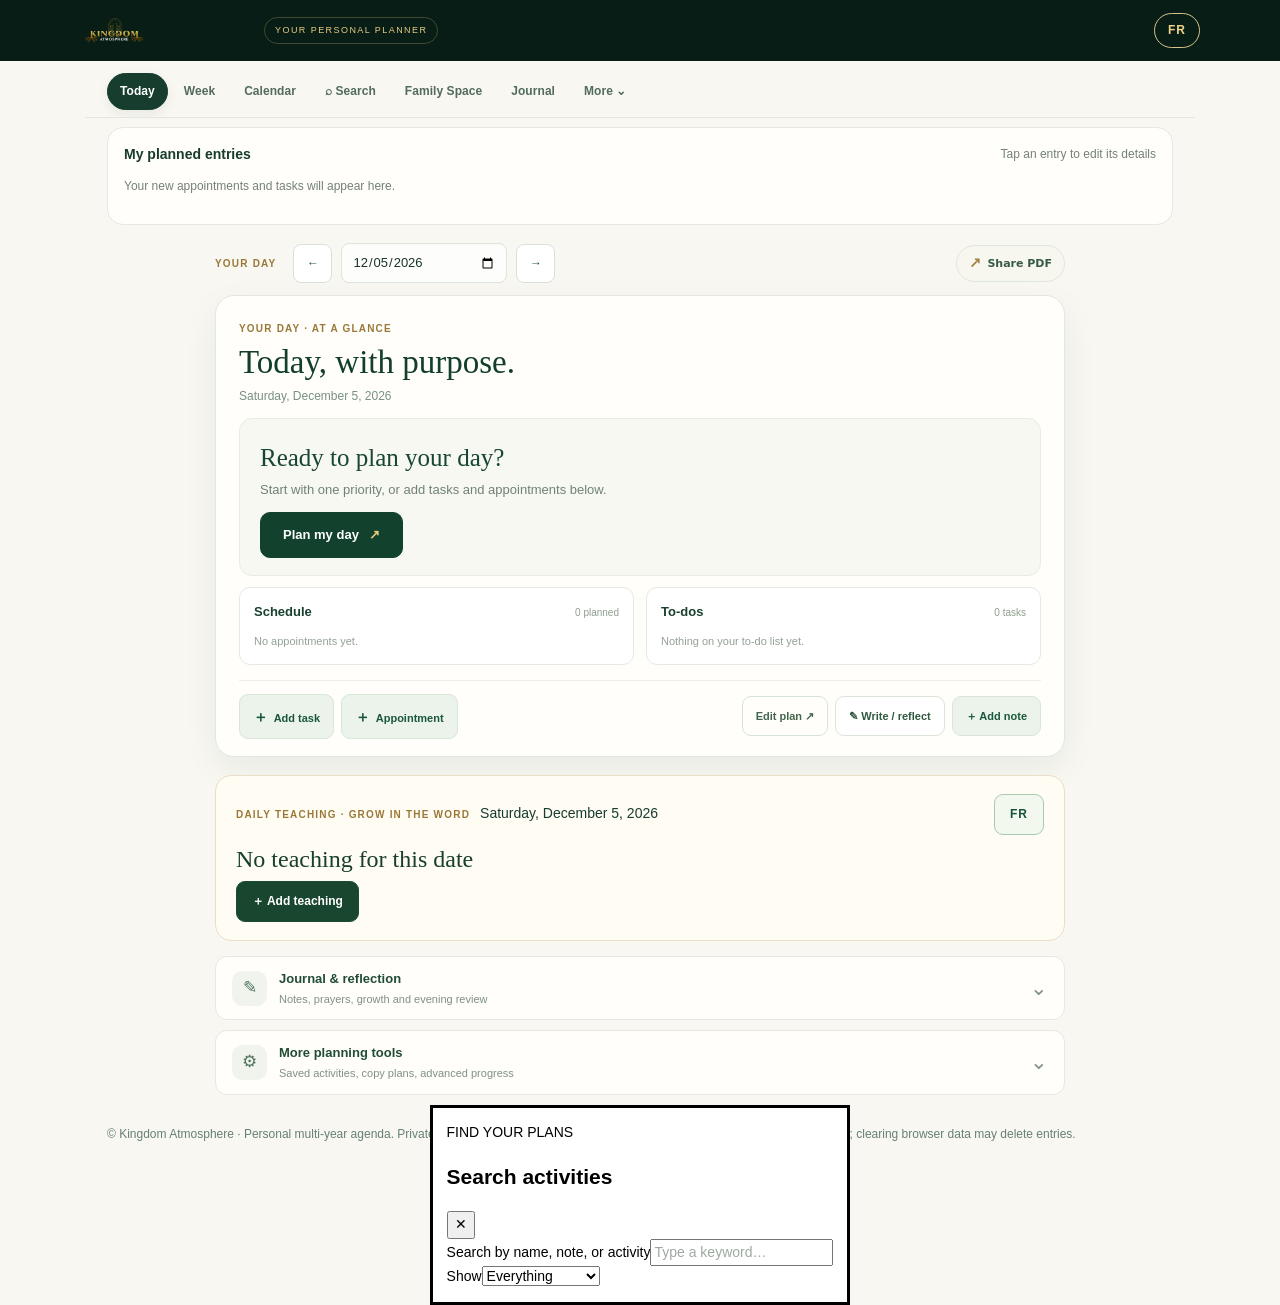
==== commit 87183602: "Agenda: add weekly overview, weekly monthly yearly achievements panels and search dialog" ====
--- a/agenda-2027/index.html
+++ b/agenda-2027/index.html
@@ -2,20 +2,20 @@
 <html lang="en"><head><meta charset="utf-8"><meta name="viewport" content="width=device-width,initial-scale=1,viewport-fit=cover">
 <title>Kingdom Atmosphere | My Agenda</title>
 <meta name="theme-color" content="#071d16"><meta name="apple-mobile-web-app-capable" content="yes"><meta name="apple-mobile-web-app-status-bar-style" content="default"><meta name="apple-mobile-web-app-title" content="KA Agenda"><link rel="manifest" href="./manifest.webmanifest"><link rel="icon" href="./icon.svg" type="image/svg+xml">
-<link rel="stylesheet" href="./app.css?v=41"><link rel="stylesheet" href="./smart-entries.css?v=42"><link rel="stylesheet" href="./language.css?v=43"></head>
+<link rel="stylesheet" href="./app.css?v=41"><link rel="stylesheet" href="./smart-entries.css?v=42"><link rel="stylesheet" href="./language.css?v=43"><link rel="stylesheet" href="./agenda-hub.css?v=45"></head>
 <body>
 <header><div class="hero-inner"><div class="hero-top"><div class="brand"><img class="brand-logo" src="./kingdom-atmosphere-wordmark-gold.webp" alt="Kingdom Atmosphere" width="188" height="65"></div><span class="edition">YOUR PERSONAL PLANNER</span></div></div></header>
 <main class="shell">
 <div class="toolbar no-print" role="navigation" aria-label="Main sections">
 <button data-tab="daily" class="active">Today</button>
 <button data-tab="weekly">Week</button>
-<button data-tab="monthly">Calendar</button>
+<button data-tab="monthly">Calendar</button><button type="button" id="agenda-find-top" class="agenda-find-trigger" aria-haspopup="dialog">⌕ Search</button>
 <button data-tab="family-space">Family Space</button>
 <button data-tab="notes">Journal</button>
 <button type="button" id="open-more-desktop" aria-haspopup="dialog" aria-controls="more-sheet">More <span aria-hidden="true">⌄</span></button>
 </div>
 
-<section id="vision" class="pane">
+<section id="vision" class="pane"><section id="ka-year-achievements" class="ka-feature-card no-print" data-ka-scope="year"></section>
 <div class="card">
 <div class="section-label">THE FOUNDATION / DIRECTION BEFORE ACTIVITY</div><h2>My purpose & vision</h2>
 <div class="connected-panel" id="vision-connect"><div class="connect-top"><strong>My measurable outcomes</strong><small>Linked to weekly and daily progress</small></div><div class="connect-input"><input type="text" id="goal-name" placeholder="e.g. Teach 12 workshops"><button type="button" class="btn" id="goal-add">Add goal</button></div><div class="connected-list" id="goal-list"></div></div>
@@ -27,7 +27,7 @@
 <label class="field" for="goalswhy">Why these outcomes matter</label><textarea id="goalswhy" data-single="goalswhy" class="short" placeholder="Connect the goals to your calling, family, and the people you serve."></textarea>
 <label class="field" for="disciplines">Daily disciplines I will practice</label><textarea id="disciplines" data-single="disciplines" placeholder="Examples: Scripture, focused work, learning, movement, generosity, reflection."></textarea>
 </div></section>
-<section id="weekly" class="pane">
+<section id="weekly" class="pane"><section id="ka-week-board" class="ka-feature-card no-print" aria-labelledby="ka-week-board-title"><div class="ka-feature-head"><div><span class="ka-kicker" data-ka-ui="weekKicker">WEEK AT A GLANCE</span><h2 id="ka-week-board-title" data-ka-ui="weekTitle">My weekly agenda</h2><p id="ka-week-board-range" class="ka-subtitle"></p></div><button type="button" id="ka-week-find" class="ka-outline" data-ka-ui="search">⌕ Find activity</button></div><div id="ka-week-grid" class="ka-week-grid"></div></section><section id="ka-week-achievements" class="ka-feature-card no-print" data-ka-scope="week"></section>
 <div class="card"><div class="section-label">WEEKLY PRACTICE / INTENTIONAL PROGRESS</div><h2>Design the week</h2>
 <div class="controls no-print"><button class="btn light" id="weekprev">← Previous</button><label class="control-label" for="weekdate">Week of</label><input type="date" id="weekdate"><button class="btn light" id="weeknext">Next →</button></div>
 <p class="hint" id="weekrange"></p><div class="connected-panel growth-week-card"><div class="connect-top"><strong>Whole-life weekly review</strong><small>People, peace, purpose and stewardship</small></div><div id="growth-week-summary" class="growth-week-summary">Your weekly growth reflection will appear here.</div><label class="field" for="growth-week-reflection">What improved in my life this week?</label><textarea id="growth-week-reflection" placeholder="A relationship nurtured, wiser decisions, spiritual growth, emotional progress…"></textarea><p class="hint">Your reflection saves locally. Small actions matter more than filling every category.</p></div>
@@ -149,7 +149,7 @@
 <div class="year-context no-print"><label for="yearpick">Year</label><input type="number" id="yearpick" min="1900" max="2200" value="2027"><button class="mini-btn" type="button" id="jump-today">Go to today</button><span class="today-indicator" id="today-indicator" aria-live="polite">Today</span><small>Plan any year</small></div>
 </section>
 <section id="monthly" class="pane"><div class="teaching-month-note no-print"><span>✦</span> Days with a teaching are marked with a gold book. Tap a date to open its agenda and daily teaching.</div><div class="card">
-<div class="controls no-print"><label class="control-label" for="monthpick">Month</label><select id="monthpick"></select><input type="number" id="calendar-year" min="1900" max="2200" value="2027" aria-label="Calendar year"></div><h2 id="monthheading"></h2><div class="calendar" id="calendar"></div><hr class="rule"><div class="two"><div><label class="field" for="monthfocus">Monthly focus</label><textarea id="monthfocus" data-month="focus"></textarea><label class="field" for="monthgoals">Goals</label><textarea id="monthgoals" data-month="goals"></textarea></div><div><label class="field" for="monthevents">Important dates</label><textarea id="monthevents" data-month="events"></textarea><label class="field" for="monthnotes">Notes / prayer</label><textarea id="monthnotes" data-month="notes"></textarea></div></div></div></section>
+<div class="controls no-print"><label class="control-label" for="monthpick">Month</label><select id="monthpick"></select><input type="number" id="calendar-year" min="1900" max="2200" value="2027" aria-label="Calendar year"></div><h2 id="monthheading"></h2><div class="calendar" id="calendar"></div><hr class="rule"><div class="two"><div><label class="field" for="monthfocus">Monthly focus</label><textarea id="monthfocus" data-month="focus"></textarea><label class="field" for="monthgoals">Goals</label><textarea id="monthgoals" data-month="goals"></textarea></div><div><label class="field" for="monthevents">Important dates</label><textarea id="monthevents" data-month="events"></textarea><label class="field" for="monthnotes">Notes / prayer</label><textarea id="monthnotes" data-month="notes"></textarea></div></div></div><section id="ka-month-achievements" class="ka-feature-card no-print" data-ka-scope="month"></section></section>
 <section id="presets" class="pane">
 <div class="card preset-workspace">
 <div class="section-label">PERSONAL ROUTINES / SAVED FOR NEXT TIME</div><h2>My activity presets</h2><p class="intro">Build your own reusable activities. Choose a category and style, select a usual duration, and add them to any date in seconds.</p>
@@ -283,7 +283,7 @@
 <section id="settings" class="pane"><div class="card"><h2>Save, restore & export</h2><div id="status" class="hint" aria-live="polite">Opening today’s agenda…</div><details class="install-tip no-print" id="install-guide"><summary>Install this agenda for offline use <span>↗</span></summary><p>On iPhone: open in Safari → Share → Add to Home Screen. On Android: browser menu → Install app. Open while connected once, then use it offline.</p><button type="button" id="install-btn" class="btn light" style="display:none">Install app</button><p class="hint">Your entries are stored on this device. Export a backup regularly.</p></details><p>Entries save automatically in your browser. For permanent backup or moving to another device, export your data regularly.</p><p class="hint">Vision → Weekly results → Daily action → Review. This framework draws on broad themes of purposeful living, goal setting, personal development, discipline and stewardship; the prompts are original.</p><div class="controls no-print"><button class="btn" id="export">Download backup (.json)</button><label class="btn light" for="import" style="cursor:pointer">Import backup</label><input id="import" type="file" accept=".json,application/json" hidden></div><hr class="rule"><h3>Download or share your agenda</h3><p>Select the period and preview the actual PDF before saving or sharing it. Share PDF always opens the preview first.</p>
 <div class="preset-export"><label for="print-range">Pages to print</label><select id="print-range"><option value="day">Selected day</option><option value="week">Selected week</option><option value="month">Selected month</option><option value="all">Everything saved</option></select><button type="button" id="preview-agenda" class="btn">Preview PDF</button><button type="button" id="print-agenda" class="btn light">Download PDF</button><button type="button" id="share-agenda" class="btn light">Share PDF</button></div><p id="pdf-status" class="hint" aria-live="polite">Create a formatted PDF directly on this device, including offline. Sharing opens the device share sheet when supported.</p><hr class="rule"><h3>About your PDF</h3><p>The new Download PDF action creates an A4, multi-page document directly—no Print menu needed. It includes your saved entries for the selected period. <b>Share PDF</b> opens the system share sheet when your browser supports file sharing. This is a personal export, not an Amazon KDP-ready book interior.</p><p class="hint">PDF text currently uses standard built-in fonts; some emoji and non-Latin characters may appear as question marks. Keep the JSON backup as your complete editable archive.</p><p class="hint">Daily verse texts use short passages from the public-domain King James Version, selected from a curated rotating set. This agenda rotates a curated set of Scripture excerpts; it does not include a unique verse every day.</p><button id="clear" class="btn light no-print">Erase local entries</button></div></section>
 <nav class="bottom-nav no-print" aria-label="Main navigation"><button type="button" data-go="daily" class="on"><span>◉</span>Today</button><button type="button" data-go="weekly"><span>▦</span>Week</button><button type="button" data-go="vision"><span>◎</span>Vision</button><button type="button" data-go="monthly"><span>▤</span>Calendar</button><button type="button" id="open-more"><span>☷</span>More</button></nav>
-<div id="overlay" class="overlay no-print" hidden></div>
+<dialog id="ka-find-dialog" class="ka-find-dialog no-print" aria-labelledby="ka-find-heading"><div class="ka-find-head"><div><span class="ka-kicker" data-ka-ui="findKicker">FIND YOUR PLANS</span><h2 id="ka-find-heading" data-ka-ui="findTitle">Search activities</h2></div><button type="button" id="ka-find-close" aria-label="Close search">✕</button></div><div class="ka-find-content"><label for="ka-find-input" data-ka-ui="findLabel">Search by name, note, or activity</label><input id="ka-find-input" type="search" autocomplete="off" placeholder="Type a keyword…"><div class="ka-find-filter"><label for="ka-find-kind" data-ka-ui="filter">Show</label><select id="ka-find-kind"><option value="all" data-ka-ui="all">Everything</option><option value="appointments" data-ka-ui="appointments">Appointments</option><option value="tasks" data-ka-ui="tasks">Tasks</option><option value="notes" data-ka-ui="notes">Notes & journal</option><option value="achievements" data-ka-ui="achievements">Achievements</option></select></div><div id="ka-find-count" class="ka-subtitle" aria-live="polite"></div><div id="ka-find-results" class="ka-find-results"></div></div></dialog><div id="overlay" class="overlay no-print" hidden></div>
 <section id="quick-sheet" class="sheet no-print" role="dialog" aria-modal="true" aria-labelledby="quick-title" hidden>
 <div class="sheet-handle" aria-hidden="true"></div><div class="sheet-head"><div><span class="quick-eyebrow">CAPTURE A THOUGHT</span><h2 id="quick-title">Quick add</h2></div><button class="close-sheet" type="button" aria-label="Close">✕</button></div>
 <label class="field" for="quick-kind">Add to</label><select id="quick-kind"><option value="tasks">Today's tasks</option><option value="oneaction">Most important action</option><option value="schedule">Schedule / appointments</option><option value="daynotes">Daily notes</option><option value="prayer">Prayer</option><option value="gratitude">Gratitude</option></select>
@@ -335,4 +335,4 @@
 <script src="./today-home.js"></script>
 <script src="./daily-teachings.js?v=44"></script>
 <script src="./journal-controller.js"></script>
-<script src="./app.js"></script><script src="./smart-entries.js?v=42"></script><script src="./language.js?v=44"></script></body></html>+<script src="./app.js"></script><script src="./smart-entries.js?v=42"></script><script src="./language.js?v=44"></script><script src="./agenda-hub.js?v=45"></script></body></html>
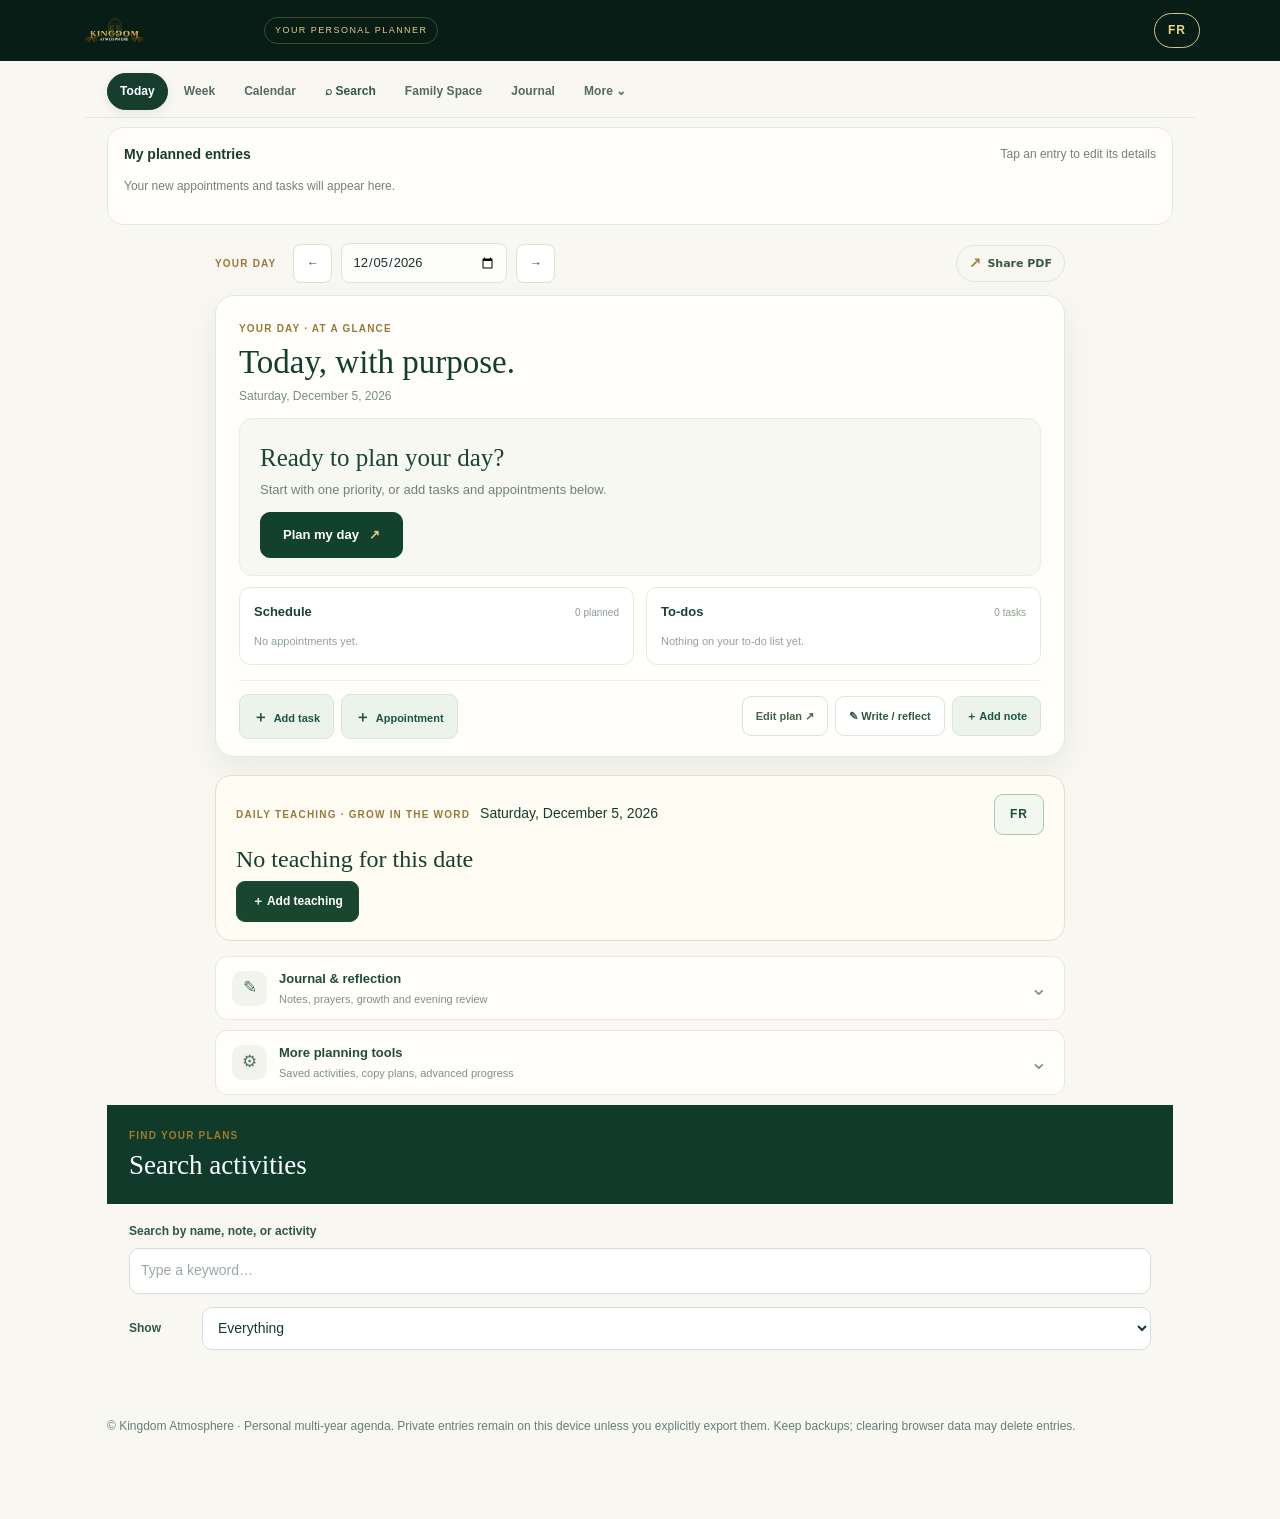
==== commit 5ba48ec5: "Agenda: move activity search from popup to a native navigation page" ====
--- a/agenda-2027/index.html
+++ b/agenda-2027/index.html
@@ -2,14 +2,14 @@
 <html lang="en"><head><meta charset="utf-8"><meta name="viewport" content="width=device-width,initial-scale=1,viewport-fit=cover">
 <title>Kingdom Atmosphere | My Agenda</title>
 <meta name="theme-color" content="#071d16"><meta name="apple-mobile-web-app-capable" content="yes"><meta name="apple-mobile-web-app-status-bar-style" content="default"><meta name="apple-mobile-web-app-title" content="KA Agenda"><link rel="manifest" href="./manifest.webmanifest"><link rel="icon" href="./icon.svg" type="image/svg+xml">
-<link rel="stylesheet" href="./app.css?v=41"><link rel="stylesheet" href="./smart-entries.css?v=42"><link rel="stylesheet" href="./language.css?v=43"><link rel="stylesheet" href="./agenda-hub.css?v=45"></head>
+<link rel="stylesheet" href="./app.css?v=41"><link rel="stylesheet" href="./smart-entries.css?v=42"><link rel="stylesheet" href="./language.css?v=43"><link rel="stylesheet" href="./agenda-hub.css?v=46"></head>
 <body>
 <header><div class="hero-inner"><div class="hero-top"><div class="brand"><img class="brand-logo" src="./kingdom-atmosphere-wordmark-gold.webp" alt="Kingdom Atmosphere" width="188" height="65"></div><span class="edition">YOUR PERSONAL PLANNER</span></div></div></header>
 <main class="shell">
 <div class="toolbar no-print" role="navigation" aria-label="Main sections">
 <button data-tab="daily" class="active">Today</button>
 <button data-tab="weekly">Week</button>
-<button data-tab="monthly">Calendar</button><button type="button" id="agenda-find-top" class="agenda-find-trigger" aria-haspopup="dialog">⌕ Search</button>
+<button data-tab="monthly">Calendar</button><button type="button" id="agenda-find-top" data-tab="search" class="agenda-find-trigger">⌕ Search</button>
 <button data-tab="family-space">Family Space</button>
 <button data-tab="notes">Journal</button>
 <button type="button" id="open-more-desktop" aria-haspopup="dialog" aria-controls="more-sheet">More <span aria-hidden="true">⌄</span></button>
@@ -280,10 +280,11 @@
 <div class="journal-history-tools no-print"><label for="journal-history-search">Find something you wrote</label><input id="journal-history-search" type="search" placeholder="Search your thoughts, prayers, lessons…"><div class="journal-history-filters"><label for="journal-history-type">Show</label><select id="journal-history-type"><option value="all">All writing</option><option value="intent">Intentions</option><option value="notes">Notes & thoughts</option><option value="faith">Faith & prayer</option><option value="evening">Evening reflection</option></select></div></div>
 <div id="journal-history-list" class="journal-history-list" aria-live="polite"><p class="hint">Your daily writing will appear here.</p></div>
 <hr class="rule"><h2>Notes & intentions</h2><label class="field" for="annualgoals">Goals for the year</label><textarea id="annualgoals" data-single="annualgoals" style="min-height:170px"></textarea><label class="field" for="faithgoals">Faith and personal growth</label><textarea id="faithgoals" data-single="faithgoals" style="min-height:150px"></textarea><label class="field" for="journal">General notes / journal</label><textarea id="journal" data-single="journal" style="min-height:220px"></textarea></div></section>
+<section id="ka-find-dialog" class="pane ka-search-page no-print" aria-labelledby="ka-find-heading"><div class="ka-search-intro"><div class="ka-find-head"><div><span class="ka-kicker" data-ka-ui="findKicker">FIND YOUR PLANS</span><h2 id="ka-find-heading" data-ka-ui="findTitle">Search activities</h2></div></div></div><div class="ka-find-content"><label for="ka-find-input" data-ka-ui="findLabel">Search by name, note, or activity</label><input id="ka-find-input" type="search" autocomplete="off" placeholder="Type a keyword…"><div class="ka-find-filter"><label for="ka-find-kind" data-ka-ui="filter">Show</label><select id="ka-find-kind"><option value="all" data-ka-ui="all">Everything</option><option value="appointments" data-ka-ui="appointments">Appointments</option><option value="tasks" data-ka-ui="tasks">Tasks</option><option value="notes" data-ka-ui="notes">Notes & journal</option><option value="achievements" data-ka-ui="achievements">Achievements</option></select></div><div id="ka-find-count" class="ka-subtitle" aria-live="polite"></div><div id="ka-find-results" class="ka-find-results"></div></div></section>
 <section id="settings" class="pane"><div class="card"><h2>Save, restore & export</h2><div id="status" class="hint" aria-live="polite">Opening today’s agenda…</div><details class="install-tip no-print" id="install-guide"><summary>Install this agenda for offline use <span>↗</span></summary><p>On iPhone: open in Safari → Share → Add to Home Screen. On Android: browser menu → Install app. Open while connected once, then use it offline.</p><button type="button" id="install-btn" class="btn light" style="display:none">Install app</button><p class="hint">Your entries are stored on this device. Export a backup regularly.</p></details><p>Entries save automatically in your browser. For permanent backup or moving to another device, export your data regularly.</p><p class="hint">Vision → Weekly results → Daily action → Review. This framework draws on broad themes of purposeful living, goal setting, personal development, discipline and stewardship; the prompts are original.</p><div class="controls no-print"><button class="btn" id="export">Download backup (.json)</button><label class="btn light" for="import" style="cursor:pointer">Import backup</label><input id="import" type="file" accept=".json,application/json" hidden></div><hr class="rule"><h3>Download or share your agenda</h3><p>Select the period and preview the actual PDF before saving or sharing it. Share PDF always opens the preview first.</p>
 <div class="preset-export"><label for="print-range">Pages to print</label><select id="print-range"><option value="day">Selected day</option><option value="week">Selected week</option><option value="month">Selected month</option><option value="all">Everything saved</option></select><button type="button" id="preview-agenda" class="btn">Preview PDF</button><button type="button" id="print-agenda" class="btn light">Download PDF</button><button type="button" id="share-agenda" class="btn light">Share PDF</button></div><p id="pdf-status" class="hint" aria-live="polite">Create a formatted PDF directly on this device, including offline. Sharing opens the device share sheet when supported.</p><hr class="rule"><h3>About your PDF</h3><p>The new Download PDF action creates an A4, multi-page document directly—no Print menu needed. It includes your saved entries for the selected period. <b>Share PDF</b> opens the system share sheet when your browser supports file sharing. This is a personal export, not an Amazon KDP-ready book interior.</p><p class="hint">PDF text currently uses standard built-in fonts; some emoji and non-Latin characters may appear as question marks. Keep the JSON backup as your complete editable archive.</p><p class="hint">Daily verse texts use short passages from the public-domain King James Version, selected from a curated rotating set. This agenda rotates a curated set of Scripture excerpts; it does not include a unique verse every day.</p><button id="clear" class="btn light no-print">Erase local entries</button></div></section>
 <nav class="bottom-nav no-print" aria-label="Main navigation"><button type="button" data-go="daily" class="on"><span>◉</span>Today</button><button type="button" data-go="weekly"><span>▦</span>Week</button><button type="button" data-go="vision"><span>◎</span>Vision</button><button type="button" data-go="monthly"><span>▤</span>Calendar</button><button type="button" id="open-more"><span>☷</span>More</button></nav>
-<dialog id="ka-find-dialog" class="ka-find-dialog no-print" aria-labelledby="ka-find-heading"><div class="ka-find-head"><div><span class="ka-kicker" data-ka-ui="findKicker">FIND YOUR PLANS</span><h2 id="ka-find-heading" data-ka-ui="findTitle">Search activities</h2></div><button type="button" id="ka-find-close" aria-label="Close search">✕</button></div><div class="ka-find-content"><label for="ka-find-input" data-ka-ui="findLabel">Search by name, note, or activity</label><input id="ka-find-input" type="search" autocomplete="off" placeholder="Type a keyword…"><div class="ka-find-filter"><label for="ka-find-kind" data-ka-ui="filter">Show</label><select id="ka-find-kind"><option value="all" data-ka-ui="all">Everything</option><option value="appointments" data-ka-ui="appointments">Appointments</option><option value="tasks" data-ka-ui="tasks">Tasks</option><option value="notes" data-ka-ui="notes">Notes & journal</option><option value="achievements" data-ka-ui="achievements">Achievements</option></select></div><div id="ka-find-count" class="ka-subtitle" aria-live="polite"></div><div id="ka-find-results" class="ka-find-results"></div></div></dialog><div id="overlay" class="overlay no-print" hidden></div>
+<div id="overlay" class="overlay no-print" hidden></div>
 <section id="quick-sheet" class="sheet no-print" role="dialog" aria-modal="true" aria-labelledby="quick-title" hidden>
 <div class="sheet-handle" aria-hidden="true"></div><div class="sheet-head"><div><span class="quick-eyebrow">CAPTURE A THOUGHT</span><h2 id="quick-title">Quick add</h2></div><button class="close-sheet" type="button" aria-label="Close">✕</button></div>
 <label class="field" for="quick-kind">Add to</label><select id="quick-kind"><option value="tasks">Today's tasks</option><option value="oneaction">Most important action</option><option value="schedule">Schedule / appointments</option><option value="daynotes">Daily notes</option><option value="prayer">Prayer</option><option value="gratitude">Gratitude</option></select>
@@ -335,4 +336,4 @@
 <script src="./today-home.js"></script>
 <script src="./daily-teachings.js?v=44"></script>
 <script src="./journal-controller.js"></script>
-<script src="./app.js"></script><script src="./smart-entries.js?v=42"></script><script src="./language.js?v=44"></script><script src="./agenda-hub.js?v=45"></script></body></html>+<script src="./app.js"></script><script src="./smart-entries.js?v=42"></script><script src="./language.js?v=44"></script><script src="./agenda-hub.js?v=46"></script></body></html>
--- a/agenda-2027/agenda-hub.css
+++ b/agenda-2027/agenda-hub.css
@@ -0,0 +1,51 @@
+/* Agenda hub: concise week view, achievement timelines and search */
+.ka-feature-card{background:#fffefa;border:1px solid #e2e8df;border-radius:17px;padding:20px;margin:0 0 15px;box-shadow:0 4px 16px #071d1609;color:#193b2a}
+.ka-feature-head{display:flex;align-items:center;justify-content:space-between;gap:12px;margin-bottom:12px;flex-wrap:wrap}
+.ka-feature-head h2{font:400 clamp(21px,3vw,27px) Georgia,serif;color:#173b2b;margin:3px 0 2px}
+.ka-kicker{font-size:10px;letter-spacing:.12em;font-weight:750;color:#a47a28}
+.ka-subtitle{font-size:12px;color:#68796c;line-height:1.45;margin:4px 0}
+.ka-outline,.ka-action{border:1px solid #c6d7c8;border-radius:10px;padding:10px 12px;font-size:12px;font-weight:700;cursor:pointer;background:#f7faf6;color:#194832}
+.ka-action{background:#123e2d;border-color:#123e2d;color:white}
+.agenda-find-trigger{color:#305447!important;white-space:nowrap;flex:0 0 auto}
+.ka-week-grid{display:grid;grid-template-columns:repeat(7,minmax(0,1fr));gap:6px}
+.ka-day-col{border:1px solid #e0e8df;border-radius:12px;background:#fdfefa;min-height:170px;min-width:0;overflow:hidden}
+.ka-day-col.is-today{border-color:#b48a37;background:#fffaf0}
+.ka-day-head{display:flex;flex-direction:column;gap:2px;align-items:center;justify-content:center;background:#edf3ec;color:#17432f;width:100%;border:0;padding:10px 3px;cursor:pointer}
+.ka-day-head span{font-size:11px;text-transform:capitalize}
+.ka-day-head strong{font-size:19px}
+.ka-day-col.is-today .ka-day-head{background:#214a36;color:#fff}
+.ka-day-items{display:flex;flex-direction:column;gap:6px;padding:7px}
+.ka-day-item{background:#fff;border:1px solid #e8eee8;border-radius:7px;padding:7px 6px;width:100%;text-align:left;min-width:0;color:#254833;cursor:pointer}
+.ka-day-time,.ka-day-name{display:block;font-size:10px;overflow-wrap:anywhere}
+.ka-day-time{color:#997329;font-weight:750;margin-bottom:4px}
+.ka-day-name{line-height:1.35}
+.ka-day-empty{color:#8b978d;font-size:10px;line-height:1.4;margin:7px 2px}
+.ka-day-more{border:0;background:transparent;text-align:left;color:#396548;font-size:10px;cursor:pointer;padding:3px}
+.ka-ach-meta{font-size:12px;color:#697d6c;border-bottom:1px solid #e7ece5;padding-bottom:11px;text-transform:capitalize}
+.ka-ach-list{display:grid;gap:3px;margin-top:10px}
+.ka-ach-row{width:100%;display:flex;align-items:center;gap:12px;background:transparent;text-align:left;border:0;border-bottom:1px solid #edf0eb;padding:10px 4px;cursor:pointer;color:#234633}
+.ka-ach-row:hover,.ka-find-row:hover{background:#f1f6f0}
+.ka-ach-medal{display:grid;place-items:center;width:33px;height:33px;background:#e8f1e8;color:#24563b;border-radius:50%;flex:0 0 auto;font-weight:800}
+.ka-ach-copy,.ka-find-main{display:flex;flex-direction:column;flex:1;min-width:0}
+.ka-ach-copy strong,.ka-find-main strong{font-size:13px;overflow-wrap:anywhere}
+.ka-ach-copy small,.ka-find-main small{font-size:11px;color:#758273;overflow-wrap:anywhere}
+.ka-empty{font-size:12px;color:#829085;padding:12px 4px}
+.ka-find-dialog,.ka-ach-dialog{border:1px solid #dce5db;border-radius:19px;width:min(650px,calc(100vw - 22px));max-height:88dvh;padding:0;background:#fffefa;color:#1b3a2a;box-shadow:0 24px 85px #06171055}
+.ka-find-dialog::backdrop,.ka-ach-dialog::backdrop{background:#071d1680;backdrop-filter:blur(3px)}
+.ka-find-head,.ka-modal-head{display:flex;align-items:center;justify-content:space-between;gap:12px;padding:19px 22px;background:#103b2b;color:#fff}
+.ka-find-head h2,.ka-modal-head h2{color:white;font:400 27px Georgia,serif;margin:4px 0}
+.ka-find-head button,.ka-modal-head button{background:transparent;border:0;color:white;font-size:21px;cursor:pointer}
+.ka-find-content,.ka-modal-body{padding:18px 22px;overflow-y:auto;max-height:62dvh;display:flex;flex-direction:column;gap:8px}
+.ka-find-content label,.ka-modal-body label{font-size:12px;color:#31583c;font-weight:700}
+.ka-find-content input,.ka-find-content select,.ka-modal-body input,.ka-modal-body textarea{padding:11px;min-height:43px;border-radius:10px;border:1px solid #d5e0d5;background:white;color:#173b29;width:100%;font:inherit}
+.ka-find-filter{display:grid;grid-template-columns:65px 1fr;align-items:center;gap:8px;margin:5px 0}
+.ka-find-results{overflow-y:auto;max-height:45dvh}
+.ka-find-row{display:flex;align-items:center;gap:10px;padding:11px 6px;border:0;border-bottom:1px solid #eaf0e9;background:transparent;color:#1b3d2d;text-align:left;width:100%;cursor:pointer}
+.ka-find-type{font-size:10px;color:#6a5626;border:1px solid #e9dfc2;background:#fff7e5;padding:4px 6px;border-radius:7px;flex:0 0 auto;max-width:95px}
+.ka-modal-footer{display:flex;justify-content:flex-end;align-items:center;gap:8px;padding:15px 22px;border-top:1px solid #e7ebe6;flex-wrap:wrap}
+.ka-delete{margin-right:auto;color:#a33c31;border:1px solid #e5c5bc;border-radius:9px;background:transparent;padding:10px 12px;cursor:pointer}
+.ka-delete[hidden]{display:none}
+#ka-ach-error{font-size:12px;color:#a03826}
+@media(max-width:890px){.ka-week-grid{grid-template-columns:repeat(4,minmax(0,1fr))}.ka-day-col{min-height:130px}}
+@media(max-width:550px){.ka-feature-card{padding:14px}.ka-week-grid{grid-template-columns:repeat(2,minmax(0,1fr));gap:8px}.ka-day-col{min-height:135px}.ka-day-items{padding:6px}.ka-find-content,.ka-modal-body{padding:14px;max-height:65dvh}.ka-find-head,.ka-modal-head{padding:15px}.ka-modal-footer{padding:12px}.ka-feature-head h2{font-size:23px}}
+@media print{.ka-feature-card,.ka-find-dialog,.ka-ach-dialog,.agenda-find-trigger{display:none!important}}
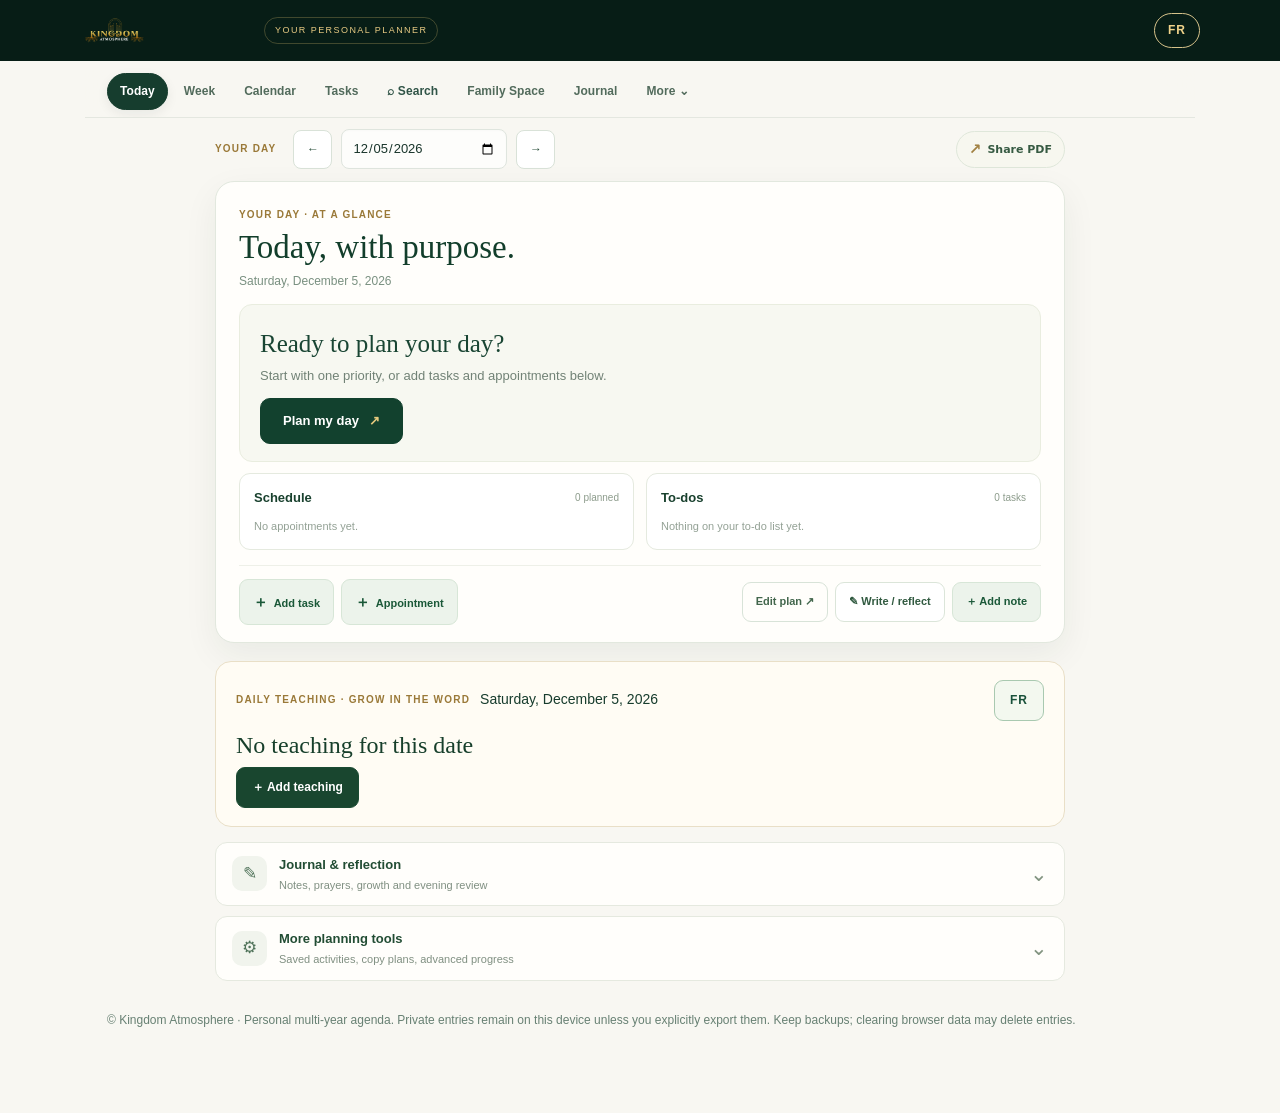
==== commit bdd5d303: "Agenda: create dedicated Tasks navigation page instead of pushing Today down" ====
--- a/agenda-2027/index.html
+++ b/agenda-2027/index.html
@@ -2,14 +2,14 @@
 <html lang="en"><head><meta charset="utf-8"><meta name="viewport" content="width=device-width,initial-scale=1,viewport-fit=cover">
 <title>Kingdom Atmosphere | My Agenda</title>
 <meta name="theme-color" content="#071d16"><meta name="apple-mobile-web-app-capable" content="yes"><meta name="apple-mobile-web-app-status-bar-style" content="default"><meta name="apple-mobile-web-app-title" content="KA Agenda"><link rel="manifest" href="./manifest.webmanifest"><link rel="icon" href="./icon.svg" type="image/svg+xml">
-<link rel="stylesheet" href="./app.css?v=41"><link rel="stylesheet" href="./smart-entries.css?v=42"><link rel="stylesheet" href="./language.css?v=43"><link rel="stylesheet" href="./agenda-hub.css?v=46"></head>
+<link rel="stylesheet" href="./app.css?v=41"><link rel="stylesheet" href="./smart-entries.css?v=42"><link rel="stylesheet" href="./language.css?v=43"><link rel="stylesheet" href="./agenda-hub.css?v=47"></head>
 <body>
 <header><div class="hero-inner"><div class="hero-top"><div class="brand"><img class="brand-logo" src="./kingdom-atmosphere-wordmark-gold.webp" alt="Kingdom Atmosphere" width="188" height="65"></div><span class="edition">YOUR PERSONAL PLANNER</span></div></div></header>
 <main class="shell">
 <div class="toolbar no-print" role="navigation" aria-label="Main sections">
 <button data-tab="daily" class="active">Today</button>
 <button data-tab="weekly">Week</button>
-<button data-tab="monthly">Calendar</button><button type="button" id="agenda-find-top" data-tab="search" class="agenda-find-trigger">⌕ Search</button>
+<button data-tab="monthly">Calendar</button><button data-tab="tasks">Tasks</button><button type="button" id="agenda-find-top" data-tab="search" class="agenda-find-trigger">⌕ Search</button>
 <button data-tab="family-space">Family Space</button>
 <button data-tab="notes">Journal</button>
 <button type="button" id="open-more-desktop" aria-haspopup="dialog" aria-controls="more-sheet">More <span aria-hidden="true">⌄</span></button>
@@ -39,6 +39,13 @@
 <label class="field" for="weeklearning">Personal growth & learning</label><textarea id="weeklearning" data-week="learning" class="short" placeholder="What will I learn or practice?"></textarea>
 <label class="field" for="weekservice">Who will benefit from my work?</label><textarea id="weekservice" data-week="service" class="short" placeholder="Name the people and the contribution."></textarea>
 <label class="field" for="weekreview">Weekly review: wins, lessons, and adjustments</label><textarea id="weekreview" data-week="review" placeholder="What worked? What must change next week?"></textarea>
+</div></section>
+<section id="tasks" class="pane">
+<div class="ka-tasks-page">
+  <div class="ka-tasks-heading"><div><span class="section-label">YOUR PLANNED ACTIVITIES</span><h2>Tasks & appointments</h2><p>Manage scheduled activities without crowding your daily dashboard.</p></div>
+  <div class="ka-tasks-actions"><button type="button" id="tasks-new-task" class="btn">＋ Add task</button><button type="button" id="tasks-new-appointment" class="btn light">＋ Appointment</button></div></div>
+  <div class="ka-tasks-datebar"><label for="tasks-date">Show entries for</label><input type="date" id="tasks-date"><button type="button" id="tasks-go-today" class="btn light">Today</button></div>
+  <section id="smart-entry-section" class="smart-entry-section"><div class="smart-entry-section-head"><strong>My planned entries</strong><small>Tap an entry to edit its details</small></div><div id="smart-entry-list"></div></section>
 </div></section>
 <section id="daily" class="pane active">
 <div class="controls no-print agenda-datebar"><span class="datebar-caption">YOUR DAY</span><button id="prev" class="btn light" aria-label="Previous day">←</button><label class="control-label" for="datepick">Date</label><input type="date" id="datepick" aria-label="Selected agenda date"><button id="next" class="btn light" aria-label="Next day">→</button><button type="button" class="daily-pdf-share" id="daily-pdf-share" aria-label="Preview and share today as a PDF"><span aria-hidden="true">↗</span> Share PDF</button></div>
@@ -280,7 +287,7 @@
 <div class="journal-history-tools no-print"><label for="journal-history-search">Find something you wrote</label><input id="journal-history-search" type="search" placeholder="Search your thoughts, prayers, lessons…"><div class="journal-history-filters"><label for="journal-history-type">Show</label><select id="journal-history-type"><option value="all">All writing</option><option value="intent">Intentions</option><option value="notes">Notes & thoughts</option><option value="faith">Faith & prayer</option><option value="evening">Evening reflection</option></select></div></div>
 <div id="journal-history-list" class="journal-history-list" aria-live="polite"><p class="hint">Your daily writing will appear here.</p></div>
 <hr class="rule"><h2>Notes & intentions</h2><label class="field" for="annualgoals">Goals for the year</label><textarea id="annualgoals" data-single="annualgoals" style="min-height:170px"></textarea><label class="field" for="faithgoals">Faith and personal growth</label><textarea id="faithgoals" data-single="faithgoals" style="min-height:150px"></textarea><label class="field" for="journal">General notes / journal</label><textarea id="journal" data-single="journal" style="min-height:220px"></textarea></div></section>
-<section id="ka-find-dialog" class="pane ka-search-page no-print" aria-labelledby="ka-find-heading"><div class="ka-search-intro"><div class="ka-find-head"><div><span class="ka-kicker" data-ka-ui="findKicker">FIND YOUR PLANS</span><h2 id="ka-find-heading" data-ka-ui="findTitle">Search activities</h2></div></div></div><div class="ka-find-content"><label for="ka-find-input" data-ka-ui="findLabel">Search by name, note, or activity</label><input id="ka-find-input" type="search" autocomplete="off" placeholder="Type a keyword…"><div class="ka-find-filter"><label for="ka-find-kind" data-ka-ui="filter">Show</label><select id="ka-find-kind"><option value="all" data-ka-ui="all">Everything</option><option value="appointments" data-ka-ui="appointments">Appointments</option><option value="tasks" data-ka-ui="tasks">Tasks</option><option value="notes" data-ka-ui="notes">Notes & journal</option><option value="achievements" data-ka-ui="achievements">Achievements</option></select></div><div id="ka-find-count" class="ka-subtitle" aria-live="polite"></div><div id="ka-find-results" class="ka-find-results"></div></div></section>
+<section id="search" class="pane ka-search-page no-print" aria-labelledby="ka-find-heading"><div class="ka-search-intro"><div class="ka-find-head"><div><span class="ka-kicker" data-ka-ui="findKicker">FIND YOUR PLANS</span><h2 id="ka-find-heading" data-ka-ui="findTitle">Search activities</h2></div></div></div><div class="ka-find-content"><label for="ka-find-input" data-ka-ui="findLabel">Search by name, note, or activity</label><input id="ka-find-input" type="search" autocomplete="off" placeholder="Type a keyword…"><div class="ka-find-filter"><label for="ka-find-kind" data-ka-ui="filter">Show</label><select id="ka-find-kind"><option value="all" data-ka-ui="all">Everything</option><option value="appointments" data-ka-ui="appointments">Appointments</option><option value="tasks" data-ka-ui="tasks">Tasks</option><option value="notes" data-ka-ui="notes">Notes & journal</option><option value="achievements" data-ka-ui="achievements">Achievements</option></select></div><div id="ka-find-count" class="ka-subtitle" aria-live="polite"></div><div id="ka-find-results" class="ka-find-results"></div></div></section>
 <section id="settings" class="pane"><div class="card"><h2>Save, restore & export</h2><div id="status" class="hint" aria-live="polite">Opening today’s agenda…</div><details class="install-tip no-print" id="install-guide"><summary>Install this agenda for offline use <span>↗</span></summary><p>On iPhone: open in Safari → Share → Add to Home Screen. On Android: browser menu → Install app. Open while connected once, then use it offline.</p><button type="button" id="install-btn" class="btn light" style="display:none">Install app</button><p class="hint">Your entries are stored on this device. Export a backup regularly.</p></details><p>Entries save automatically in your browser. For permanent backup or moving to another device, export your data regularly.</p><p class="hint">Vision → Weekly results → Daily action → Review. This framework draws on broad themes of purposeful living, goal setting, personal development, discipline and stewardship; the prompts are original.</p><div class="controls no-print"><button class="btn" id="export">Download backup (.json)</button><label class="btn light" for="import" style="cursor:pointer">Import backup</label><input id="import" type="file" accept=".json,application/json" hidden></div><hr class="rule"><h3>Download or share your agenda</h3><p>Select the period and preview the actual PDF before saving or sharing it. Share PDF always opens the preview first.</p>
 <div class="preset-export"><label for="print-range">Pages to print</label><select id="print-range"><option value="day">Selected day</option><option value="week">Selected week</option><option value="month">Selected month</option><option value="all">Everything saved</option></select><button type="button" id="preview-agenda" class="btn">Preview PDF</button><button type="button" id="print-agenda" class="btn light">Download PDF</button><button type="button" id="share-agenda" class="btn light">Share PDF</button></div><p id="pdf-status" class="hint" aria-live="polite">Create a formatted PDF directly on this device, including offline. Sharing opens the device share sheet when supported.</p><hr class="rule"><h3>About your PDF</h3><p>The new Download PDF action creates an A4, multi-page document directly—no Print menu needed. It includes your saved entries for the selected period. <b>Share PDF</b> opens the system share sheet when your browser supports file sharing. This is a personal export, not an Amazon KDP-ready book interior.</p><p class="hint">PDF text currently uses standard built-in fonts; some emoji and non-Latin characters may appear as question marks. Keep the JSON backup as your complete editable archive.</p><p class="hint">Daily verse texts use short passages from the public-domain King James Version, selected from a curated rotating set. This agenda rotates a curated set of Scripture excerpts; it does not include a unique verse every day.</p><button id="clear" class="btn light no-print">Erase local entries</button></div></section>
 <nav class="bottom-nav no-print" aria-label="Main navigation"><button type="button" data-go="daily" class="on"><span>◉</span>Today</button><button type="button" data-go="weekly"><span>▦</span>Week</button><button type="button" data-go="vision"><span>◎</span>Vision</button><button type="button" data-go="monthly"><span>▤</span>Calendar</button><button type="button" id="open-more"><span>☷</span>More</button></nav>
@@ -336,4 +343,4 @@
 <script src="./today-home.js"></script>
 <script src="./daily-teachings.js?v=44"></script>
 <script src="./journal-controller.js"></script>
-<script src="./app.js"></script><script src="./smart-entries.js?v=42"></script><script src="./language.js?v=44"></script><script src="./agenda-hub.js?v=46"></script></body></html>+<script src="./app.js"></script><script src="./smart-entries.js?v=47"></script><script src="./language.js?v=44"></script><script src="./agenda-hub.js?v=46"></script></body></html>
--- a/agenda-2027/agenda-hub.css
+++ b/agenda-2027/agenda-hub.css
@@ -49,3 +49,34 @@
 @media(max-width:890px){.ka-week-grid{grid-template-columns:repeat(4,minmax(0,1fr))}.ka-day-col{min-height:130px}}
 @media(max-width:550px){.ka-feature-card{padding:14px}.ka-week-grid{grid-template-columns:repeat(2,minmax(0,1fr));gap:8px}.ka-day-col{min-height:135px}.ka-day-items{padding:6px}.ka-find-content,.ka-modal-body{padding:14px;max-height:65dvh}.ka-find-head,.ka-modal-head{padding:15px}.ka-modal-footer{padding:12px}.ka-feature-head h2{font-size:23px}}
 @media print{.ka-feature-card,.ka-find-dialog,.ka-ach-dialog,.agenda-find-trigger{display:none!important}}
+
+/* v46 — full-page search experience; no dialog or overlay */
+#search.ka-search-page{display:none;max-width:960px;margin:0 auto 36px;padding:0;background:transparent;border:0;box-shadow:none}
+#search.ka-search-page.active{display:block}
+#search .ka-search-intro{padding:25px 28px 17px;background:#fffefa;border:1px solid #e5eae2;border-bottom:0;border-radius:18px 18px 0 0}
+#search .ka-find-head{display:block;padding:0;background:transparent;color:#18392a}
+#search .ka-find-head h2{font:400 clamp(28px,4vw,38px) Georgia,serif;color:#143e2c;margin:7px 0 2px;line-height:1.12}
+#search .ka-find-head .ka-kicker{color:#9e782c}
+#search .ka-find-content{display:block;overflow:visible;max-height:none;padding:4px 28px 30px;background:#fffefa;border:1px solid #e5eae2;border-top:0;border-radius:0 0 18px 18px}
+#search .ka-find-content>label{display:block;font-size:13px;font-weight:650;color:#325844;margin:10px 0 8px}
+#search #ka-find-input{width:100%;height:56px;border:1px solid #ccd9ce;background:#fefefc;border-radius:12px;padding:0 17px;font-size:16px;color:#193f2c;box-shadow:none}
+#search #ka-find-input:focus{outline:2px solid #b99b54;outline-offset:2px}
+#search .ka-find-filter{display:flex;align-items:center;gap:13px;margin:17px 0 16px}
+#search .ka-find-filter label{font-weight:650;font-size:12px;color:#43664c;white-space:nowrap}
+#search #ka-find-kind{height:42px;max-width:260px;padding:7px 12px;font-size:13px}
+#search #ka-find-count{font-size:12px;border-bottom:1px solid #e7ebe4;padding:0 0 12px;margin:0 0 8px}
+#search .ka-find-results{max-height:none;overflow:visible;display:flex;flex-direction:column;gap:4px;min-height:95px}
+#search .ka-find-row{border:1px solid transparent;border-bottom-color:#e6ebe5;border-radius:10px;padding:14px 11px;gap:14px}
+#search .ka-find-type{min-width:95px;text-align:center}
+#search .ka-find-main strong{font-size:14px;line-height:1.45}
+#search .ka-find-main small{font-size:12px;line-height:1.5;margin-top:4px}
+#search .ka-empty{padding:25px 11px;text-align:center;font-size:13px}
+@media(max-width:600px){
+ #search .ka-search-intro{padding:20px 17px 12px}
+ #search .ka-find-content{padding:4px 17px 20px}
+ #search #ka-find-input{height:52px}
+ #search .ka-find-filter{align-items:stretch;flex-direction:column;gap:6px}
+ #search #ka-find-kind{max-width:none;width:100%}
+ #search .ka-find-row{padding:12px 6px;gap:8px}
+ #search .ka-find-type{min-width:0;max-width:80px;font-size:9px}
+}
